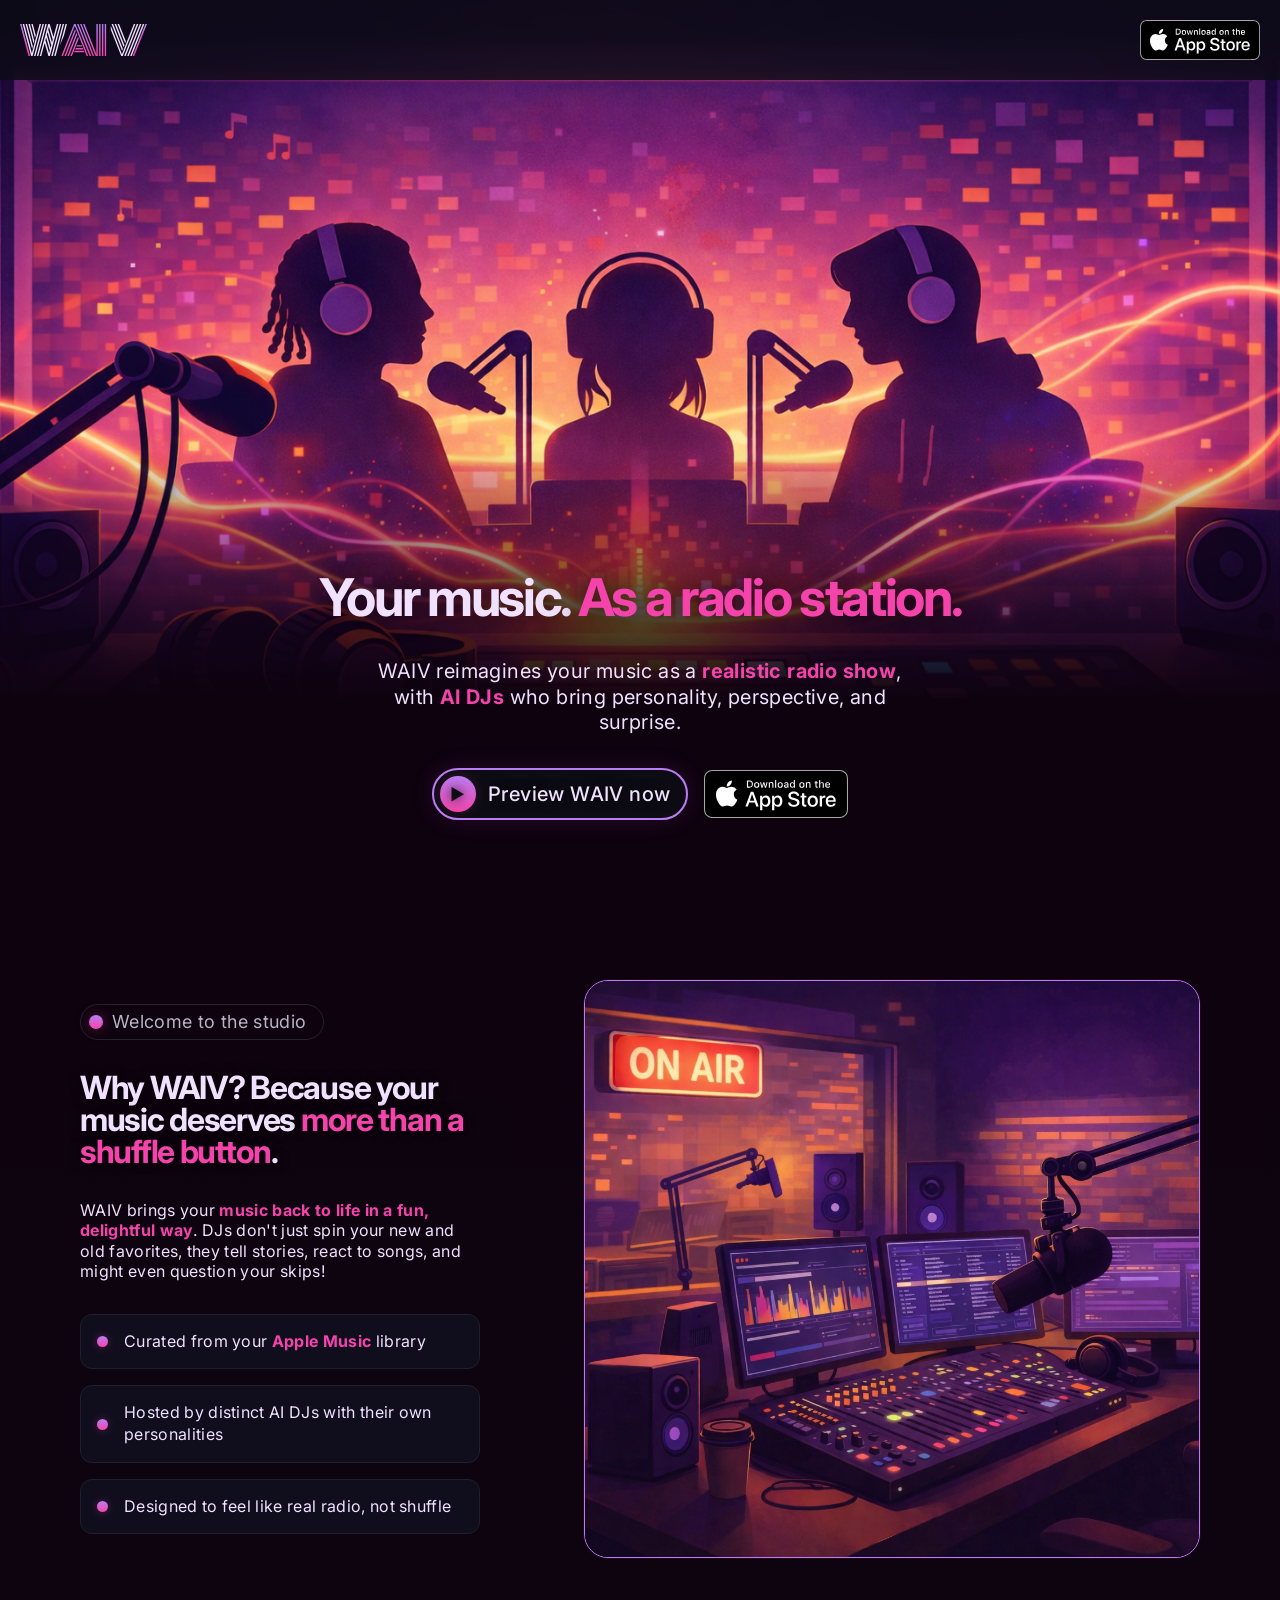
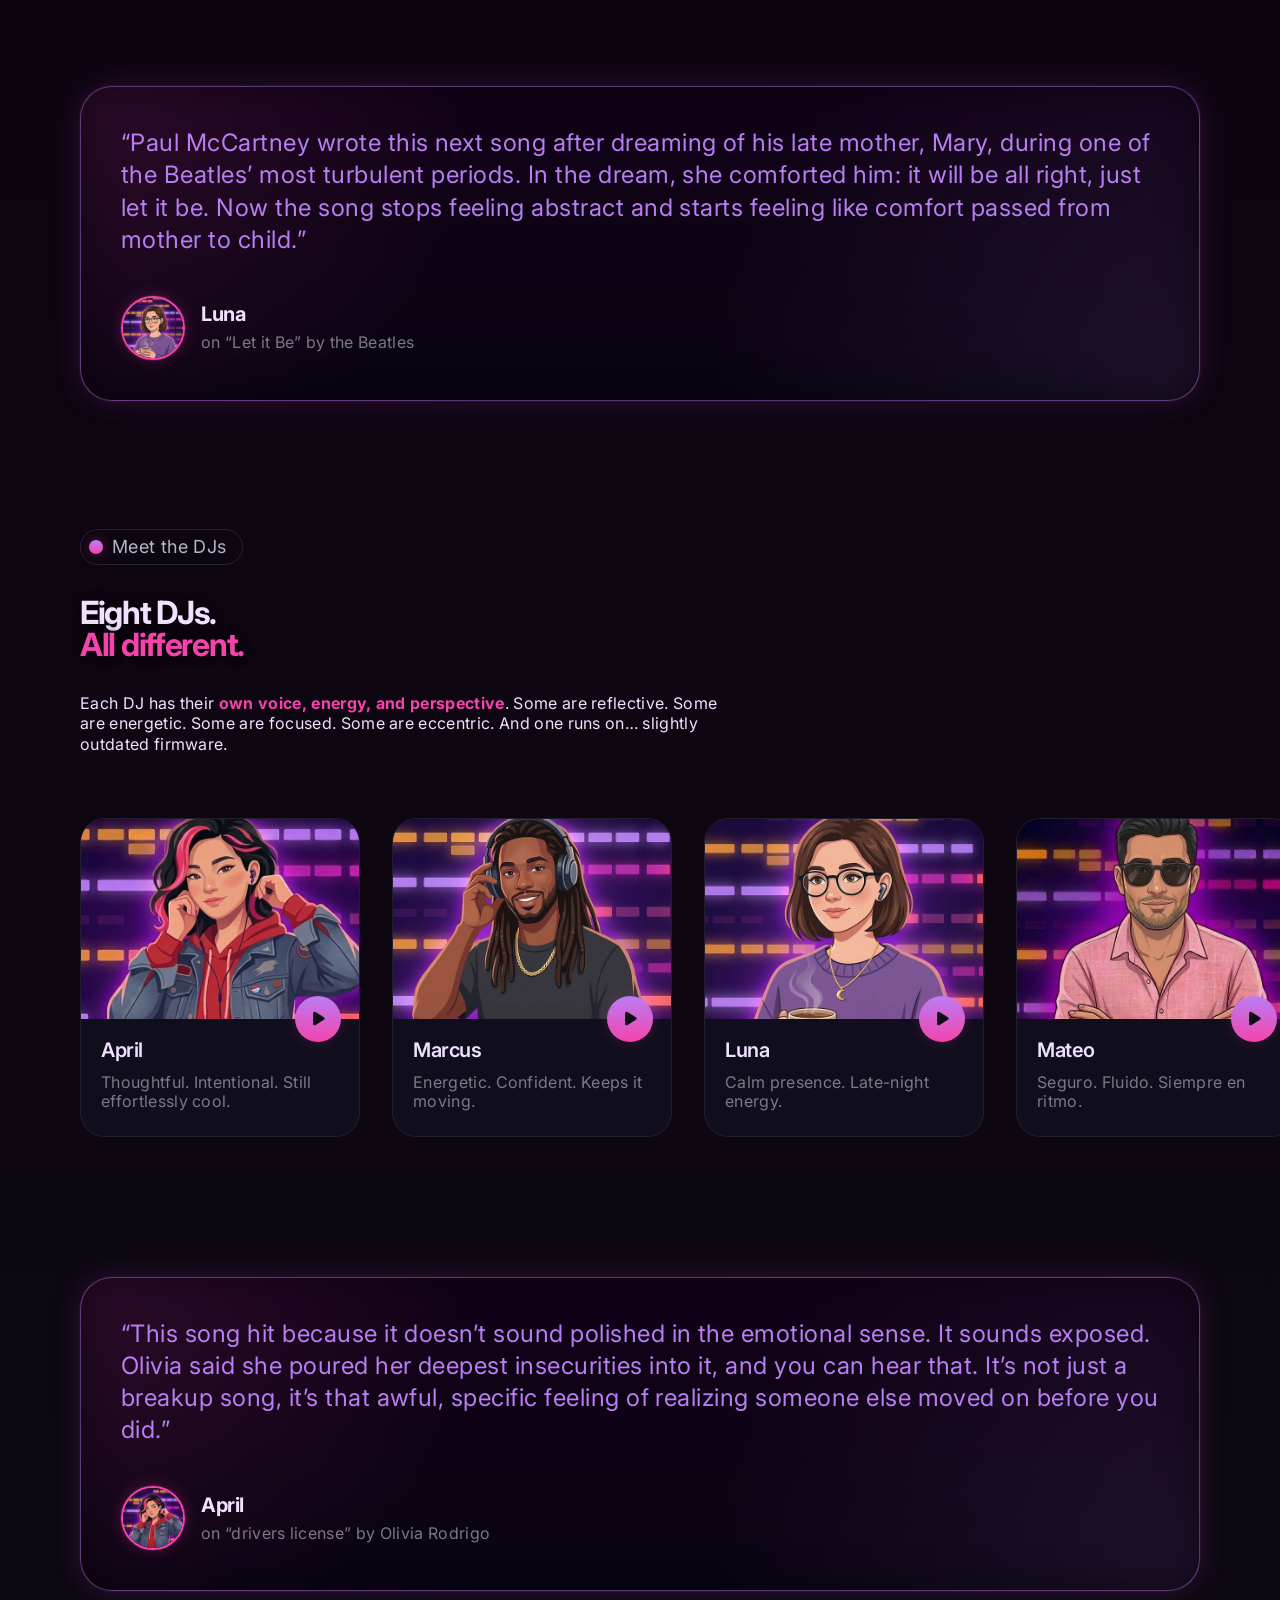
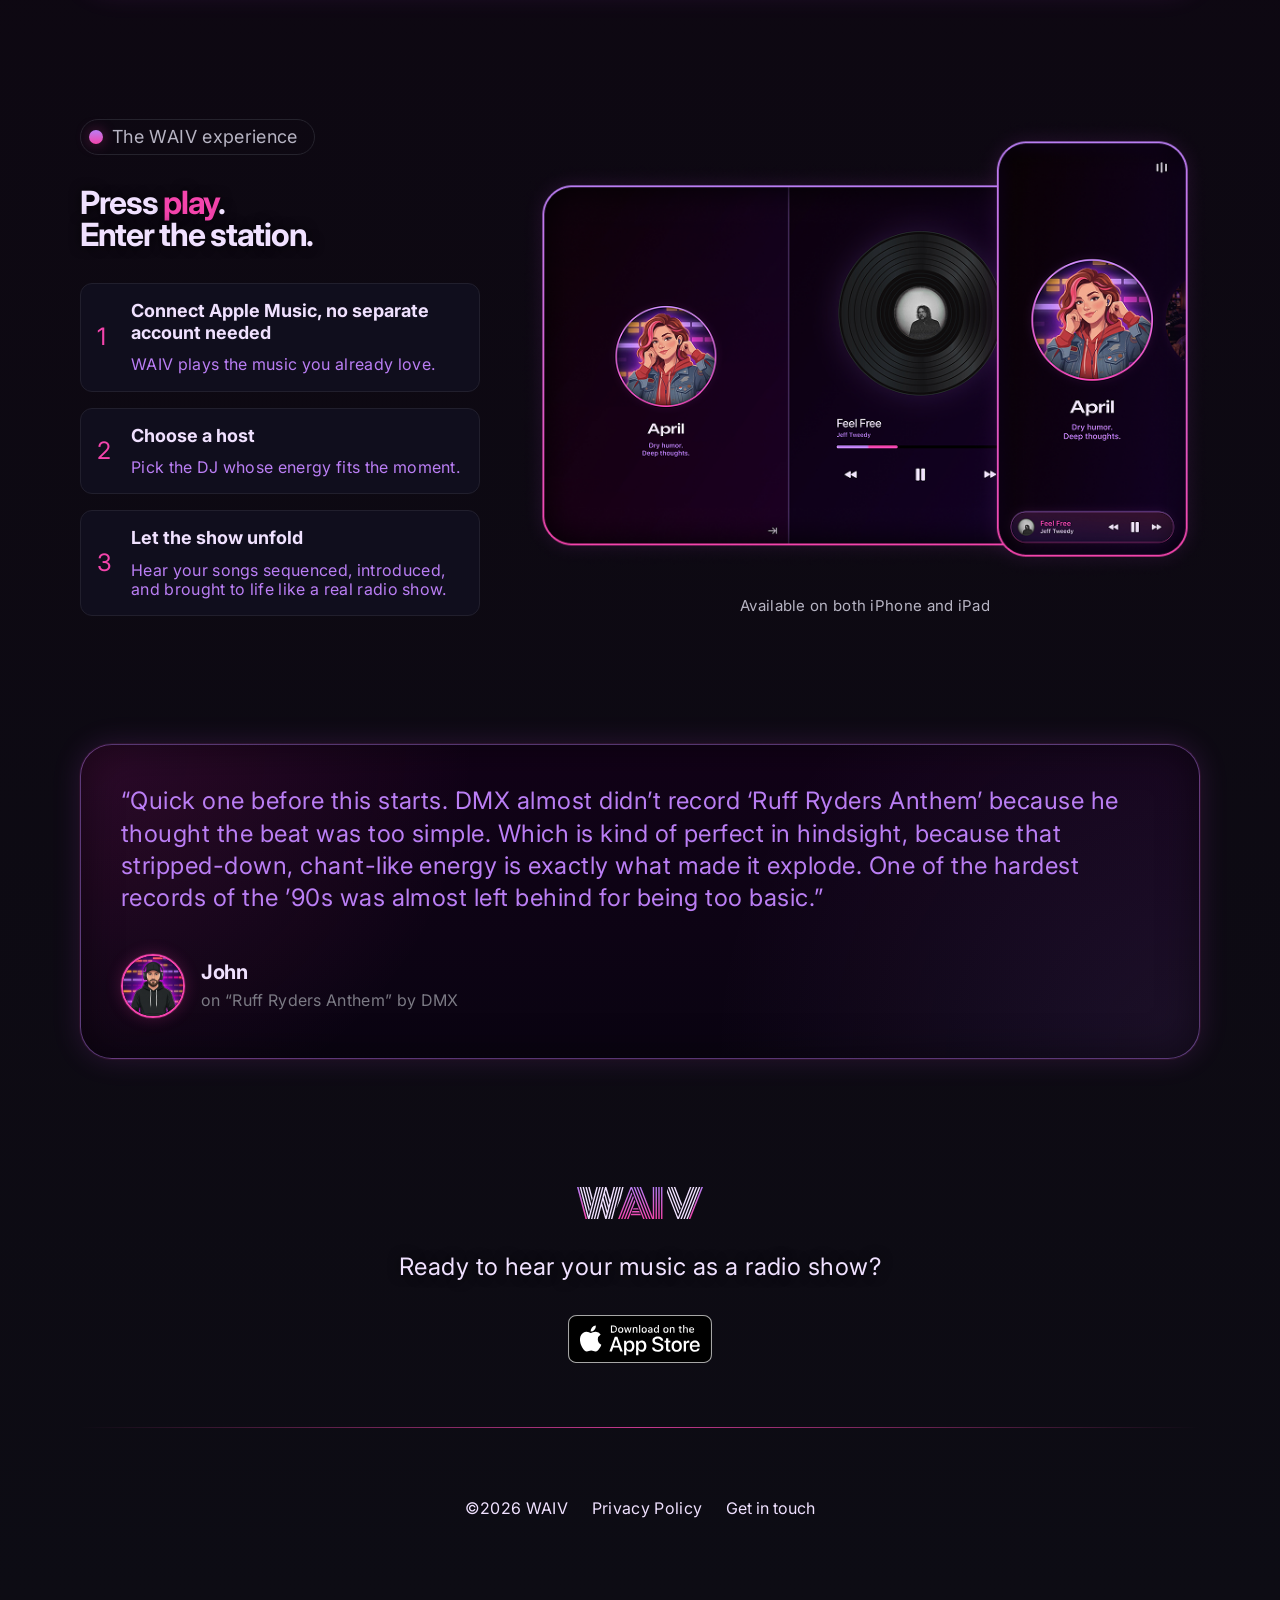
==== index.html @ 7cb4908f "Update hero headline" ====
<!doctype html>
<html lang="en">
  <head>
    <meta charset="UTF-8" />
    <meta
      name="viewport"
      content="width=device-width, initial-scale=1.0, viewport-fit=cover"
    />
    <meta name="theme-color" content="#0d0c14" />
    <meta
      name="theme-color"
      content="#0d0c14"
      media="(prefers-color-scheme: dark)"
    />
    <meta name="color-scheme" content="dark" />
    <meta name="apple-mobile-web-app-status-bar-style" content="black-translucent" />
    <title>WAIV.fm</title>
    <meta
      name="description"
      content="Radio, but it plays your music. WAIV turns your Apple Music library into a live radio show hosted by AI DJs."
    />
    <link rel="icon" href="./assets/favicon/favicon.svg" type="image/svg+xml" />
    <link rel="icon" href="./assets/favicon/favicon.ico" sizes="any" />
    <link rel="icon" href="./assets/favicon/favicon-32x32.png" type="image/png" sizes="32x32" />
    <link rel="apple-touch-icon" href="./assets/favicon/apple-touch-icon.png" sizes="180x180" />
    <link rel="manifest" href="./assets/favicon/site.webmanifest" />
    <link rel="preconnect" href="https://fonts.googleapis.com" />
    <link rel="preconnect" href="https://fonts.gstatic.com" crossorigin />
    <link
      href="https://fonts.googleapis.com/css2?family=Archivo:wght@500&family=Inter:wght@400;500;600;700&display=swap"
      rel="stylesheet"
    />
    <link rel="stylesheet" href="./styles.css" />
  </head>
  <body>
    <div class="page" data-node-id="463:525">
      <section class="hero" data-node-id="463:526">
        <div class="hero-media" aria-hidden="true">
          <video
            class="hero-image hero-video"
            autoplay
            muted
            loop
            playsinline
            preload="auto"
          >
            <source src="./assets/web-hero-video.mp4" type="video/mp4" />
          </video>
          <img
            src="./assets/figma/desktop/hero-1440.png"
            alt=""
            class="hero-image hero-image-desktop"
          />
          <img
            src="./assets/figma/mobile/hero-390.png"
            alt=""
            class="hero-image hero-image-mobile"
          />
        </div>

        <header class="topbar" data-node-id="463:527">
          <img
            src="./assets/figma/logo.svg"
            alt="WAIV"
            class="wordmark"
            data-node-id="463:528"
          />
          <button class="store-badge store-badge-small" type="button" aria-label="Download on the App Store">
            <img
              src="./assets/apple/download-on-the-app-store.svg"
              alt="Download on the App Store"
              class="store-badge-image"
            />
          </button>
        </header>

        <div class="hero-shell hero-shell-default hero-shell-tablet" data-node-id="463:542">
          <div class="hero-copy" data-node-id="463:543">
            <h1 data-node-id="463:544">
              Your music. <span>As a radio station.</span>
            </h1>
            <p class="lede" data-node-id="463:615">
              WAIV reimagines your music as a
              <span> realistic radio show</span>,<br />
              with <span>AI DJs</span> who bring personality, perspective, and
              surprise.
            </p>
          </div>

          <div class="hero-actions" data-node-id="463:617">
            <button class="button button-primary hero-cta" type="button">
              <span class="button-icon" aria-hidden="true">▶</span>
              <span>Listen to a sample</span>
            </button>
          </div>
        </div>

        <div class="hero-shell hero-shell-mobile" data-node-id="463:246">
          <div class="hero-copy hero-copy-mobile" data-node-id="463:247">
            <h1>
              Your music.<br />
              <span>As a radio station.</span>
            </h1>
            <p class="lede">
              WAIV reimagines your music as a
              <span> realistic radio show</span>, with <span>AI DJs</span> who
              bring personality, perspective, and surprise.
            </p>
          </div>

          <div class="hero-actions hero-actions-mobile" data-node-id="483:1938">
            <button class="button button-preview button-preview-mobile" type="button">
              <span class="button-preview-icon button-preview-icon-mobile" aria-hidden="true">▶</span>
              <span>Preview WAIV now</span>
            </button>
            <button
              class="store-badge store-badge-mobile-hero"
              type="button"
              aria-label="Download on the App Store"
            >
              <img
                src="./assets/apple/download-on-the-app-store.svg"
                alt="Download on the App Store"
                class="store-badge-image"
              />
            </button>
          </div>
        </div>

        <div class="hero-shell hero-shell-desktop" data-node-id="476:1180">
          <div class="hero-copy hero-copy-desktop" data-node-id="476:1181">
            <h1 data-node-id="476:1182">
              Your music. <span>As a radio station.</span>
            </h1>
            <p class="lede" data-node-id="476:1183">
              WAIV reimagines your music as a
              <span> realistic radio show</span>,<br />
              with <span>AI DJs</span> who bring personality, perspective, and
              surprise.
            </p>
          </div>

          <div class="hero-actions hero-actions-desktop" data-node-id="476:1184">
            <button class="button button-preview" type="button">
              <span class="button-preview-icon" aria-hidden="true">▶</span>
              <span>Preview WAIV now</span>
            </button>
            <button
              class="store-badge store-badge-large"
              type="button"
              aria-label="Download on the App Store"
            >
              <img
                src="./assets/apple/download-on-the-app-store.svg"
                alt="Download on the App Store"
                class="store-badge-image"
              />
            </button>
          </div>
        </div>
      </section>

      <section class="studio-section" data-node-id="463:551">
        <div class="section-shell">
          <div class="feature-grid" data-node-id="463:557">
            <div class="feature-copy" data-node-id="463:623">
              <div class="pill" data-node-id="463:714">
                <span class="pill-icon"></span>
                <span>Welcome to the studio</span>
              </div>

              <h2 data-node-id="463:558">
                Why WAIV? Because your music deserves
                <span>more than a shuffle button</span>.
              </h2>

              <p class="feature-lede feature-lede-desktop" data-node-id="463:560">
                WAIV brings your
                <span> music back to life in a fun, delightful way</span>. DJs
                don't just spin your new and old favorites, they tell stories,
                react to songs, and might even question your skips!
              </p>
              <p class="feature-lede feature-lede-mobile">
                WAIV brings your
                <span> music back to life in a fun, delightful way</span>. DJs
                don't just spin your new and old favorites, they tell stories,
                react to songs, and might even question your skips!
              </p>

              <div class="feature-list" data-node-id="463:624">
                <div class="feature-item" data-node-id="463:625">
                  <span class="feature-icon"></span>
                  <span>Curated from your <span>Apple Music</span> library</span>
                </div>
                <div class="feature-item" data-node-id="463:628">
                  <span class="feature-icon"></span>
                  <span class="feature-item-desktop">Hosted by distinct AI DJs with their own personalities</span>
                  <span class="feature-item-mobile">Hosted by distinct AI DJs with their own personalities</span>
                </div>
                <div class="feature-item" data-node-id="463:631">
                  <span class="feature-icon"></span>
                  <span>Designed to feel like real radio, not shuffle</span>
                </div>
              </div>
            </div>

            <div class="studio-frame" data-node-id="463:559">
              <img
                src="./assets/figma/studio.png"
                alt="WAIV studio"
                class="studio-image"
              />
            </div>
          </div>

          <section class="story-section story-section-luna" data-node-id="541:3923">
            <blockquote class="story-quote">
              &ldquo;Paul McCartney wrote this next song after dreaming of his late
              mother, Mary, during one of the Beatles&rsquo; most turbulent periods.
              In the dream, she comforted him: it will be all right, just let it
              be. Now the song stops feeling abstract and starts feeling like
              comfort passed from mother to child.&rdquo;
            </blockquote>

            <div class="story-attribution">
              <img
                src="./assets/figma/desktop/djs/new avatars/luna.png"
                alt="Luna"
                class="story-avatar"
              />
              <div class="story-meta">
                <h3>Luna</h3>
                <p>on &ldquo;Let it Be&rdquo; by the Beatles</p>
              </div>
            </div>
          </section>

          <section class="djs-section" data-node-id="463:571">
            <div class="djs-intro">
              <div class="pill" data-node-id="463:710">
                <span class="pill-icon"></span>
                <span>Meet the DJs</span>
              </div>

              <h2 data-node-id="463:576">
                Eight DJs.
                <span>All different.</span>
              </h2>

              <div class="djs-copy" data-node-id="463:577">
                <p class="djs-copy-primary-desktop">
                  Each DJ has their <span>own voice, energy, and perspective</span>.
                  Some are reflective. Some are energetic. Some are focused.
                  Some are eccentric. And one runs on&hellip; slightly outdated firmware.
                </p>
                <p class="djs-copy-primary-mobile">
                  Each DJ has their <span>own voice, energy, and perspective</span>.
                  Some are reflective. Some are energetic. Some are focused.
                  Some are eccentric. And one runs on&hellip; slightly outdated firmware.
                </p>
                <p class="djs-secondary">
                  They introduce songs naturally. React to what just played.
                  Sometimes share a story behind the track.
                  <span> It's your library, presented like a show.</span>
                </p>
              </div>
            </div>

            <div class="dj-rail" data-node-id="463:578">
              <article class="dj-card">
                <picture class="dj-card-picture">
                  <source media="(max-width: 720px)" srcset="./assets/figma/desktop/djs/new avatars/april-3-19.png" />
                  <img
                    src="./assets/figma/desktop/djs/new avatars/april-3-19.png"
                    alt="April"
                    class="dj-card-image"
                  />
                </picture>
                <div class="dj-card-body">
                  <h3>April</h3>
                  <p>Thoughtful. Intentional. Still effortlessly cool.</p>
                </div>
                <button
                  class="dj-card-play"
                  type="button"
                  data-audio-src="./assets/audio/sample-april2.mp3"
                  data-preview-label="April"
                  aria-label="Play April preview"
                  aria-pressed="false"
                ></button>
              </article>

              <article class="dj-card">
                <picture class="dj-card-picture">
                  <source media="(max-width: 720px)" srcset="./assets/figma/desktop/djs/new avatars/marcus.png" />
                  <img
                    src="./assets/figma/desktop/djs/new avatars/marcus.png"
                    alt="Marcus"
                    class="dj-card-image"
                  />
                </picture>
                <div class="dj-card-body">
                  <h3>Marcus</h3>
                  <p>Energetic. Confident. Keeps it moving.</p>
                </div>
                <button
                  class="dj-card-play"
                  type="button"
                  data-audio-src="./assets/audio/sample-marcus.mp3"
                  data-preview-label="Marcus"
                  aria-label="Play Marcus preview"
                  aria-pressed="false"
                ></button>
              </article>

              <article class="dj-card">
                <picture class="dj-card-picture">
                  <source media="(max-width: 720px)" srcset="./assets/figma/desktop/djs/new avatars/luna.png" />
                  <img
                    src="./assets/figma/desktop/djs/new avatars/luna.png"
                    alt="Luna"
                    class="dj-card-image"
                  />
                </picture>
                <div class="dj-card-body">
                  <h3>Luna</h3>
                  <p>Calm presence. Late-night energy.</p>
                </div>
                <button
                  class="dj-card-play"
                  type="button"
                  data-audio-src="./assets/audio/sample-luna.mp3"
                  data-preview-label="Luna"
                  aria-label="Play Luna preview"
                  aria-pressed="false"
                ></button>
              </article>

              <article class="dj-card">
                <picture class="dj-card-picture">
                  <source media="(max-width: 720px)" srcset="./assets/figma/desktop/djs/new avatars/mateo.png" />
                  <img
                    src="./assets/figma/desktop/djs/new avatars/mateo.png"
                    alt="Mateo"
                    class="dj-card-image"
                  />
                </picture>
                <div class="dj-card-body">
                  <h3>Mateo</h3>
                  <p>Seguro. Fluido. Siempre en ritmo.</p>
                </div>
                <button
                  class="dj-card-play"
                  type="button"
                  data-audio-src="./assets/audio/sample-mateo.mp3"
                  data-preview-label="Mateo"
                  aria-label="Play Mateo preview"
                  aria-pressed="false"
                ></button>
              </article>

              <article class="dj-card">
                <picture class="dj-card-picture">
                  <source media="(max-width: 720px)" srcset="./assets/figma/desktop/djs/new avatars/tiffany.png" />
                  <img
                    src="./assets/figma/desktop/djs/new avatars/tiffany.png"
                    alt="Tiffany"
                    class="dj-card-image"
                  />
                </picture>
                <div class="dj-card-body">
                  <h3>Tiffany</h3>
                  <p>Trendy. Obsessed. You&rsquo;re going to love this.</p>
                </div>
                <button
                  class="dj-card-play"
                  type="button"
                  data-audio-src="./assets/audio/sample-tiffany.mp3"
                  data-preview-label="Tiffany"
                  aria-label="Play Tiffany preview"
                  aria-pressed="false"
                ></button>
              </article>

              <article class="dj-card">
                <picture class="dj-card-picture">
                  <source media="(max-width: 720px)" srcset="./assets/figma/desktop/djs/new avatars/robert.png" />
                  <img
                    src="./assets/figma/desktop/djs/new avatars/robert.png"
                    alt="Robert"
                    class="dj-card-image"
                  />
                </picture>
                <div class="dj-card-body">
                  <h3>RØB-3RT</h3>
                  <p>&gt;&gt;??&gt;&gt; // /<br />? [[ // - ? &lt;&lt;&gt;&gt;</p>
                </div>
                <button
                  class="dj-card-play"
                  type="button"
                  data-audio-src="./assets/audio/sample-robert.mp3"
                  data-preview-label="Robert"
                  aria-label="Play Robert preview"
                  aria-pressed="false"
                ></button>
              </article>

              <article class="dj-card" data-node-id="463:648">
                <picture class="dj-card-picture">
                  <source media="(max-width: 720px)" srcset="./assets/figma/desktop/djs/new avatars/jolene.png" />
                  <img
                    src="./assets/figma/desktop/djs/new avatars/jolene.png"
                    alt="Jolene"
                    class="dj-card-image"
                  />
                </picture>
                <div class="dj-card-body">
                  <h3>Jolene</h3>
                  <p>Warm, sincere. Full of southern charm.</p>
                </div>
                <button
                  class="dj-card-play"
                  type="button"
                  data-audio-src="./assets/audio/sample-jolene.mp3"
                  data-preview-label="Jolene"
                  aria-label="Play Jolene preview"
                  aria-pressed="false"
                ></button>
              </article>

              <article class="dj-card">
                <picture class="dj-card-picture">
                  <source media="(max-width: 720px)" srcset="./assets/figma/desktop/djs/new avatars/john.png" />
                  <img
                    src="./assets/figma/desktop/djs/new avatars/john.png"
                    alt="John"
                    class="dj-card-image"
                  />
                </picture>
                <div class="dj-card-body">
                  <h3>John</h3>
                  <p>Relaxed. Curious. Always digging deeper.</p>
                </div>
                <button
                  class="dj-card-play"
                  type="button"
                  data-audio-src="./assets/audio/sample-john.mp3"
                  data-preview-label="John"
                  aria-label="Play John preview"
                  aria-pressed="false"
                ></button>
              </article>
            </div>
          </section>

          <section class="story-section story-section-april" data-node-id="541:3931">
            <blockquote class="story-quote">
              &ldquo;This song hit because it doesn&rsquo;t sound polished in the
              emotional sense. It sounds exposed. Olivia said she poured her
              deepest insecurities into it, and you can hear that. It&rsquo;s not just
              a breakup song, it&rsquo;s that awful, specific feeling of realizing
              someone else moved on before you did.&rdquo;
            </blockquote>

            <div class="story-attribution">
              <img
                src="./assets/figma/desktop/djs/new avatars/april-3-19.png"
                alt="April"
                class="story-avatar"
              />
              <div class="story-meta">
                <h3>April</h3>
                <p>on &ldquo;drivers license&rdquo; by Olivia Rodrigo</p>
              </div>
            </div>
          </section>

          <section class="experience-section" data-node-id="476:1672">
            <div class="experience-intro" data-node-id="476:1674">
              <div class="pill" data-node-id="476:1675">
                <span class="pill-icon"></span>
                <span>The WAIV experience</span>
              </div>

              <h2 data-node-id="476:1678">
                Press <span>play</span>.<br />
                Enter the station.
              </h2>

              <div class="experience-steps" data-node-id="476:1746">
                <article class="experience-step" data-node-id="476:1747">
                  <div class="experience-step-number">1</div>
                  <div class="experience-step-copy">
                    <h3>Connect Apple Music, no separate account needed</h3>
                    <p>WAIV plays the music you already love.</p>
                  </div>
                </article>

                <article class="experience-step" data-node-id="476:1762">
                  <div class="experience-step-number">2</div>
                  <div class="experience-step-copy">
                    <h3>Choose a host</h3>
                    <p>Pick the DJ whose energy fits the moment.</p>
                  </div>
                </article>

                <article class="experience-step" data-node-id="476:1769">
                  <div class="experience-step-number">3</div>
                  <div class="experience-step-copy">
                    <h3>Let the show unfold</h3>
                    <p>Hear your songs sequenced, introduced, and brought to life like a real radio show.</p>
                  </div>
                </article>
              </div>
            </div>

            <div class="experience-media" data-node-id="476:1745">
              <div class="experience-card experience-card-single">
                <img
                  src="./assets/figma/experience-image.png"
                  alt="WAIV experience screenshot"
                  class="experience-image"
                />
                <p class="experience-caption">Available on both iPhone and iPad</p>
              </div>
            </div>
          </section>

          <section class="story-section story-section-john" data-node-id="543:3941">
            <blockquote class="story-quote">
              &ldquo;Quick one before this starts. DMX almost didn&rsquo;t record
              &lsquo;Ruff Ryders Anthem&rsquo; because he thought the beat was too simple.
              Which is kind of perfect in hindsight, because that stripped-down,
              chant-like energy is exactly what made it explode. One of the
              hardest records of the &rsquo;90s was almost left behind for being too
              basic.&rdquo;
            </blockquote>

            <div class="story-attribution">
              <img
                src="./assets/figma/desktop/djs/new avatars/john.png"
                alt="John"
                class="story-avatar"
              />
              <div class="story-meta">
                <h3>John</h3>
                <p>on &ldquo;Ruff Ryders Anthem&rdquo; by DMX</p>
              </div>
            </div>
          </section>

          <footer class="site-footer" data-node-id="476:1842">
            <div class="site-footer-brand" data-node-id="476:1881">
              <img
                src="./assets/figma/logo.svg"
                alt="WAIV"
                class="wordmark footer-wordmark"
              />
              <p>Ready to hear your music as a radio show?</p>
              <button
                class="store-badge store-badge-large"
                type="button"
                aria-label="Download on the App Store"
              >
                <img
                  src="./assets/apple/download-on-the-app-store.svg"
                  alt="Download on the App Store"
                  class="store-badge-image"
                />
              </button>
            </div>

            <div class="site-footer-divider" aria-hidden="true"></div>

            <div class="site-footer-links" data-node-id="476:1888">
              <span>&copy;2026 WAIV</span>
              <a class="site-footer-link" href="/assets/privacy.html">Privacy Policy</a>
              <button
                class="site-footer-link site-footer-link-button"
                type="button"
                data-contact-open
                aria-haspopup="dialog"
                aria-controls="contact-modal"
                aria-expanded="false"
              >
                Get in touch
              </button>
            </div>
          </footer>
        </div>
      </section>
    </div>

    <div class="contact-modal" data-contact-modal hidden>
      <div class="contact-modal-backdrop" data-contact-close></div>
      <div
        class="contact-modal-dialog"
        id="contact-modal"
        role="dialog"
        aria-modal="true"
        aria-labelledby="contact-modal-title"
        aria-describedby="contact-modal-description"
      >
        <div class="contact-modal-card" tabindex="-1" data-contact-panel>
          <section class="contact-modal-view" data-contact-form-view>
            <div class="contact-modal-header">
              <div class="contact-modal-header-copy">
                <div class="pill contact-modal-pill">
                  <span class="pill-icon"></span>
                  <span>Get in touch</span>
                </div>
                <h2 id="contact-modal-title">Message the station</h2>
                <p id="contact-modal-description">
                  Questions, feedback, or something not working? We read everything.
                  No bots, no spam.
                </p>
              </div>
              <button
                class="contact-modal-close"
                type="button"
                data-contact-close
                aria-label="Close contact form"
              ></button>
            </div>

            <form class="contact-form" data-contact-form novalidate>
              <div class="contact-field">
                <label class="contact-label" for="contact-email">Email</label>
                <input
                  class="contact-control"
                  id="contact-email"
                  name="email"
                  type="email"
                  inputmode="email"
                  autocomplete="email"
                  placeholder="you@email.com"
                  required
                />
                <p class="contact-field-error" data-error-for="email" aria-live="polite"></p>
              </div>

              <div class="contact-field">
                <label class="contact-label" for="contact-topic">What&rsquo;s this about?</label>
                <div class="contact-select-wrap">
                  <select class="contact-control contact-select" id="contact-topic" name="topic">
                    <option value="">Select a topic</option>
                    <option value="Feedback">Feedback</option>
                    <option value="Bug / something's broken">Bug / something&rsquo;s broken</option>
                    <option value="Subscription question">Subscription question</option>
                    <option value="Just saying hi">Just saying hi</option>
                  </select>
                </div>
              </div>

              <div class="contact-field contact-field-message">
                <label class="contact-label" for="contact-message">Message</label>
                <textarea
                  class="contact-control contact-textarea"
                  id="contact-message"
                  name="message"
                  rows="5"
                  placeholder="What&rsquo;s on your mind?"
                  required
                ></textarea>
                <p class="contact-field-error" data-error-for="message" aria-live="polite"></p>
              </div>

              <div class="contact-field contact-field-honeypot" aria-hidden="true">
                <label class="contact-label" for="contact-company">Leave this blank</label>
                <input
                  class="contact-control"
                  id="contact-company"
                  name="company"
                  type="text"
                  tabindex="-1"
                  autocomplete="off"
                />
              </div>

              <div class="contact-form-footer">
                <p class="contact-helper">
                  We only use your email to respond. Nothing else.
                </p>
                <p class="contact-submit-error" data-contact-submit-error aria-live="polite" hidden>
                  Something went wrong. Try again or email us directly.
                </p>
                <button
                  class="button button-primary contact-submit"
                  type="submit"
                  data-contact-submit
                  disabled
                >
                  <span data-contact-submit-label>Send message</span>
                </button>
              </div>
            </form>
          </section>

          <section class="contact-modal-view contact-success-view" data-contact-success-view hidden>
            <div class="contact-modal-header contact-modal-header-success">
              <div class="contact-modal-header-copy">
                <div class="pill contact-modal-pill">
                  <span class="pill-icon"></span>
                  <span>Message sent</span>
                </div>
                <h2 id="contact-success-title">Signal received</h2>
                <p id="contact-success-description">We&rsquo;ll be in touch.</p>
                <p class="contact-success-supporting">Usually within 24&ndash;48 hours.</p>
              </div>
              <button
                class="contact-modal-close"
                type="button"
                data-contact-close
                aria-label="Close contact form"
              ></button>
            </div>

            <div class="contact-success-actions">
              <button class="button button-primary contact-submit" type="button" data-contact-close>
                Close
              </button>
            </div>
          </section>
        </div>
      </div>
    </div>

    <script>
      (() => {
        const previewButtons = Array.from(document.querySelectorAll("button.dj-card-play[data-audio-src]"));
        if (!previewButtons.length) return;

        const audio = new Audio();
        audio.preload = "metadata";
        let activeButton = null;

        const pauseMask =
          "url(\"data:image/svg+xml,%3Csvg xmlns='http://www.w3.org/2000/svg' viewBox='0 0 16 16'%3E%3Cpath d='M4.5 3.25A1.25 1.25 0 0 1 5.75 2h.5A1.25 1.25 0 0 1 7.5 3.25v9.5A1.25 1.25 0 0 1 6.25 14h-.5A1.25 1.25 0 0 1 4.5 12.75v-9.5Zm4 0A1.25 1.25 0 0 1 9.75 2h.5a1.25 1.25 0 0 1 1.25 1.25v9.5A1.25 1.25 0 0 1 10.25 14h-.5A1.25 1.25 0 0 1 8.5 12.75v-9.5Z'/%3E%3C/svg%3E\")";
        const playMask =
          "url(\"data:image/svg+xml,%3Csvg xmlns='http://www.w3.org/2000/svg' viewBox='0 0 16 16'%3E%3Cpath d='M4.75 3.56C4.75 2.73 5.65 2.21 6.37 2.65L11.92 6.09C12.6 6.5 12.6 7.5 11.92 7.91L6.37 11.35C5.65 11.79 4.75 11.27 4.75 10.44V3.56Z'/%3E%3C/svg%3E\")";

        const setButtonState = (button, isPlaying) => {
          const label = button.dataset.previewLabel || "audio";
          button.classList.toggle("is-playing", isPlaying);
          button.setAttribute("aria-pressed", String(isPlaying));
          button.setAttribute("aria-label", isPlaying ? `Pause ${label} preview` : `Play ${label} preview`);
          button.style.setProperty("--dj-play-mask", isPlaying ? pauseMask : playMask);
        };

        const stopActivePreview = () => {
          if (!activeButton) return;
          audio.pause();
          audio.currentTime = 0;
          setButtonState(activeButton, false);
          activeButton = null;
        };

        previewButtons.forEach((button) => {
          setButtonState(button, false);

          button.addEventListener("click", async () => {
            const src = button.dataset.audioSrc;
            if (!src) return;

            if (activeButton === button && !audio.paused) {
              audio.pause();
              setButtonState(button, false);
              return;
            }

            if (activeButton && activeButton !== button) {
              setButtonState(activeButton, false);
            }

            if (audio.src !== new URL(src, window.location.href).href) {
              audio.src = src;
            } else {
              audio.currentTime = 0;
            }

            activeButton = button;
            setButtonState(button, true);

            try {
              await audio.play();
            } catch (error) {
              setButtonState(button, false);
              activeButton = null;
            }
          });
        });

        audio.addEventListener("ended", stopActivePreview);
        audio.addEventListener("pause", () => {
          if (!audio.ended && activeButton) {
            setButtonState(activeButton, false);
          }
        });
      })();

      (() => {
        const contactConfig = {
          endpoint: "https://formsubmit.co/ajax/john.calkins@icloud.com",
          directEmail: "",
        };

        const modal = document.querySelector("[data-contact-modal]");
        const dialog = document.querySelector(".contact-modal-dialog");
        const panel = document.querySelector("[data-contact-panel]");
        const openButtons = Array.from(document.querySelectorAll("[data-contact-open]"));
        const closeButtons = Array.from(document.querySelectorAll("[data-contact-close]"));
        const form = document.querySelector("[data-contact-form]");
        const formView = document.querySelector("[data-contact-form-view]");
        const successView = document.querySelector("[data-contact-success-view]");
        const submitButton = document.querySelector("[data-contact-submit]");
        const submitLabel = document.querySelector("[data-contact-submit-label]");
        const submitError = document.querySelector("[data-contact-submit-error]");
        const emailInput = document.querySelector("#contact-email");
        const topicInput = document.querySelector("#contact-topic");
        const messageInput = document.querySelector("#contact-message");
        const honeypotInput = document.querySelector("#contact-company");

        if (!modal || !dialog || !panel || !form || !submitButton || !submitLabel || !emailInput || !messageInput || !honeypotInput) {
          return;
        }

        const fieldState = {
          email: { touched: false },
          message: { touched: false },
        };

        let modalVisible = false;
        let isSubmitting = false;
        let previouslyFocusedElement = null;
        let closeTimer = null;

        const emailPattern = /^[^\s@]+@[^\s@]+\.[^\s@]+$/;

        const getErrorElement = (name) =>
          form.querySelector(`[data-error-for="${name}"]`);

        const validateField = (name) => {
          if (name === "email") {
            const value = emailInput.value.trim();
            if (!value) return "Email is required.";
            if (!emailPattern.test(value)) return "Enter a valid email.";
            return "";
          }

          if (name === "message") {
            const value = messageInput.value.trim();
            if (!value) return "Message is required.";
            return "";
          }

          return "";
        };

        const setFieldError = (name, message) => {
          const field = name === "email" ? emailInput : messageInput;
          const errorElement = getErrorElement(name);
          if (!field || !errorElement) return;

          if (message) {
            field.setAttribute("aria-invalid", "true");
            errorElement.textContent = message;
          } else {
            field.removeAttribute("aria-invalid");
            errorElement.textContent = "";
          }
        };

        const updateFieldErrors = ({ force = false } = {}) => {
          ["email", "message"].forEach((name) => {
            const shouldShow = force || fieldState[name].touched;
            setFieldError(name, shouldShow ? validateField(name) : "");
          });
        };

        const formIsValid = () =>
          !validateField("email") && !validateField("message");

        const updateSubmitState = () => {
          submitButton.disabled = isSubmitting || !formIsValid();
        };

        const setSubmittingState = (submitting) => {
          isSubmitting = submitting;
          modal.classList.toggle("is-submitting", submitting);
          submitButton.disabled = submitting || !formIsValid();
          submitButton.setAttribute("aria-busy", String(submitting));
          submitLabel.textContent = submitting ? "Sending..." : "Send message";
        };

        const resetStatus = () => {
          submitError.hidden = true;
          submitError.textContent = "Something went wrong. Try again or send another message in a moment.";
        };

        const showSubmitError = () => {
          if (contactConfig.directEmail) {
            submitError.innerHTML = `Something went wrong. Try again or <a class="contact-inline-link" href="mailto:${contactConfig.directEmail}">email us directly</a>.`;
          } else {
            submitError.textContent = "Something went wrong. Try again or send another message in a moment.";
          }
          submitError.hidden = false;
        };

        const resetFormState = () => {
          window.clearTimeout(closeTimer);
          form.reset();
          fieldState.email.touched = false;
          fieldState.message.touched = false;
          resetStatus();
          setFieldError("email", "");
          setFieldError("message", "");
          setSubmittingState(false);
          formView.hidden = false;
          successView.hidden = true;
          modal.classList.remove("is-success");
          dialog.setAttribute("aria-labelledby", "contact-modal-title");
          dialog.setAttribute("aria-describedby", "contact-modal-description");
          updateSubmitState();
        };

        const getFocusableElements = () => {
          const container = successView.hidden ? formView : successView;
          return Array.from(
            container.querySelectorAll(
              'a[href], button:not([disabled]), input:not([type="hidden"]):not([disabled]), select:not([disabled]), textarea:not([disabled]), [tabindex]:not([tabindex="-1"])'
            )
          ).filter((element) => !element.hidden && element.offsetParent !== null);
        };

        const focusInitialElement = () => {
          const focusTarget = successView.hidden ? emailInput : successView.querySelector("[data-contact-close]");
          (focusTarget || panel).focus();
        };

        const handleKeydown = (event) => {
          if (!modalVisible) return;

          if (event.key === "Escape") {
            event.preventDefault();
            closeModal();
            return;
          }

          if (event.key !== "Tab") return;

          const focusableElements = getFocusableElements();
          if (!focusableElements.length) {
            event.preventDefault();
            panel.focus();
            return;
          }

          const first = focusableElements[0];
          const last = focusableElements[focusableElements.length - 1];

          if (event.shiftKey && document.activeElement === first) {
            event.preventDefault();
            last.focus();
          } else if (!event.shiftKey && document.activeElement === last) {
            event.preventDefault();
            first.focus();
          }
        };

        const openModal = (trigger) => {
          previouslyFocusedElement = trigger || document.activeElement;
          resetFormState();
          modal.hidden = false;
          document.body.classList.add("modal-open");
          openButtons.forEach((button) => button.setAttribute("aria-expanded", "true"));
          requestAnimationFrame(() => {
            modal.classList.add("is-visible");
            focusInitialElement();
          });
          document.addEventListener("keydown", handleKeydown);
          modalVisible = true;
        };

        const closeModal = () => {
          if (!modalVisible) return;

          modal.classList.remove("is-visible");
          document.body.classList.remove("modal-open");
          document.removeEventListener("keydown", handleKeydown);
          openButtons.forEach((button) => button.setAttribute("aria-expanded", "false"));
          modalVisible = false;

          closeTimer = window.setTimeout(() => {
            modal.hidden = true;
            if (previouslyFocusedElement && typeof previouslyFocusedElement.focus === "function") {
              previouslyFocusedElement.focus();
            }
          }, 220);
        };

        const showSuccessState = () => {
          formView.hidden = true;
          successView.hidden = false;
          modal.classList.add("is-success");
          dialog.setAttribute("aria-labelledby", "contact-success-title");
          dialog.setAttribute("aria-describedby", "contact-success-description");
          requestAnimationFrame(() => {
            focusInitialElement();
          });
        };

        const sendContactMessage = async (payload) => {
          if (honeypotInput.value.trim()) {
            return { ok: true };
          }

          if (!contactConfig.endpoint) {
            // TODO: Replace this placeholder with the production contact endpoint.
            await new Promise((resolve) => window.setTimeout(resolve, 900));
            console.info("Configure contactConfig.endpoint to deliver contact form messages.", payload);
            return { ok: true, placeholder: true };
          }

          const response = await fetch(contactConfig.endpoint, {
            method: "POST",
            headers: {
              "Content-Type": "application/json",
              Accept: "application/json",
            },
            body: JSON.stringify({
              email: payload.email,
              topic: payload.topic || "Not specified",
              message: payload.message,
              _subject: payload.topic
                ? `WAIV contact: ${payload.topic}`
                : "WAIV contact message",
              _replyto: payload.email,
              _captcha: "false",
              _template: "table",
              _honey: honeypotInput.value.trim(),
            }),
          });

          const data = await response.json().catch(() => ({}));

          if (!response.ok || data.success === "false") {
            throw new Error(`Contact request failed with status ${response.status}`);
          }

          return data;
        };

        openButtons.forEach((button) => {
          button.addEventListener("click", () => openModal(button));
        });

        closeButtons.forEach((button) => {
          button.addEventListener("click", () => closeModal());
        });

        modal.addEventListener("click", (event) => {
          if (event.target === modal || event.target.hasAttribute("data-contact-close")) {
            closeModal();
          }
        });

        [emailInput, messageInput].forEach((field) => {
          field.addEventListener("blur", () => {
            fieldState[field.name].touched = true;
            updateFieldErrors();
            updateSubmitState();
          });

          field.addEventListener("input", () => {
            if (fieldState[field.name].touched) {
              updateFieldErrors();
            }
            resetStatus();
            updateSubmitState();
          });
        });

        topicInput.addEventListener("change", resetStatus);

        form.addEventListener("submit", async (event) => {
          event.preventDefault();
          fieldState.email.touched = true;
          fieldState.message.touched = true;
          updateFieldErrors({ force: true });
          updateSubmitState();

          if (!formIsValid() || isSubmitting) return;

          resetStatus();
          setSubmittingState(true);

          try {
            await sendContactMessage({
              email: emailInput.value.trim(),
              topic: topicInput.value.trim(),
              message: messageInput.value.trim(),
            });

            setSubmittingState(false);
            showSuccessState();
          } catch (error) {
            setSubmittingState(false);
            showSubmitError();
          }
        });

        updateSubmitState();
      })();
    </script>
  </body>
</html>
---- styles.css ----
@font-face {
  font-family: "SF Pro Custom";
  src: url("./assets/fonts/SF-Pro.ttf") format("truetype");
  font-style: normal;
  font-weight: 100 900;
  font-display: swap;
}

@font-face {
  font-family: "SF Pro Custom";
  src: url("./assets/fonts/SF-Pro-Italic.ttf") format("truetype");
  font-style: italic;
  font-weight: 100 900;
  font-display: swap;
}

@font-face {
  font-family: "SF Pro Rounded Web";
  src: url("./assets/fonts/SF-Pro-Rounded-Regular.otf") format("opentype");
  font-style: normal;
  font-weight: 400;
  font-display: swap;
}

@font-face {
  font-family: "SF Pro Rounded Web";
  src: url("./assets/fonts/SF-Pro-Rounded-Medium.otf") format("opentype");
  font-style: normal;
  font-weight: 500;
  font-display: swap;
}

@font-face {
  font-family: "SF Pro Rounded Web";
  src: url("./assets/fonts/SF-Pro-Rounded-Semibold.otf") format("opentype");
  font-style: normal;
  font-weight: 600;
  font-display: swap;
}

@font-face {
  font-family: "SF Pro Rounded Web";
  src: url("./assets/fonts/SF-Pro-Rounded-Bold.otf") format("opentype");
  font-style: normal;
  font-weight: 700;
  font-display: swap;
}

:root {
  --page-top: #0a0005;
  --page-bottom: #120021;
  --surface: #0d0c14;
  --surface-soft: #100e1d;
  --surface-line: #211f2d;
  --surface-line-strong: #25232d;
  --text: #f0e1ff;
  --text-soft: #b7b4c3;
  --text-muted: #7b7a84;
  --pink: #f444ac;
  --purple: #ba7ef4;
  --shadow: 0 0 12px rgba(0, 0, 0, 0.25);
  --hero-shadow: 0 0 12px rgba(0, 0, 0, 0.8);
  --font-body:
    "SF Pro Custom",
    -apple-system,
    BlinkMacSystemFont,
    "Inter",
    system-ui,
    "Segoe UI",
    sans-serif;
  --font-expanded:
    "SF Pro Expanded",
    "SF Pro Display",
    -apple-system,
    BlinkMacSystemFont,
    "Inter",
    system-ui,
    sans-serif;
  --font-button: "Archivo", "Inter", var(--font-body);
  --font-rounded:
    "SF Pro Rounded Web",
    "SF Pro Rounded",
    "SF Pro Text",
    "SF Pro Custom",
    -apple-system,
    BlinkMacSystemFont,
    "Inter",
    system-ui,
    "Segoe UI",
    sans-serif;
  --copy-letter-spacing: 0.02em;
}

*,
*::before,
*::after {
  box-sizing: border-box;
}

html,
body {
  min-height: 100%;
  background: #0d0c14;
}

body {
  margin: 0;
  overflow-x: hidden;
  color: var(--text);
  background:
    linear-gradient(180deg, rgba(14, 2, 15, 0) 0%, rgba(14, 2, 15, 0.72) 44%, #0e020f 70%, var(--surface) 100%),
    linear-gradient(135.36deg, var(--page-top) 0%, var(--page-bottom) 100%);
  font-family: var(--font-body);
  -webkit-text-size-adjust: 100%;
}

img {
  display: block;
  max-width: 100%;
}

button {
  font: inherit;
}

.page {
  position: relative;
  width: 100%;
  min-height: 100vh;
  min-height: 100svh;
  min-height: 100dvh;
}

.hero {
  position: relative;
  min-height: 100vh;
  min-height: 100svh;
  min-height: 100dvh;
  display: flex;
  flex-direction: column;
  justify-content: space-between;
}

.hero-media {
  position: absolute;
  inset: 0;
  overflow: hidden;
}

.hero-media::after {
  content: "";
  position: absolute;
  inset: 0;
  background:
    linear-gradient(180deg, rgba(18, 0, 34, 0) 0%, rgba(14, 2, 15, 0.38) 52%, #0e020f 78.138%),
    radial-gradient(circle at 50% 48%, rgba(244, 68, 172, 0.12), transparent 52%);
}

.hero-image {
  width: 100%;
  height: 100%;
  object-fit: cover;
  object-position: center;
}

.hero-image-desktop,
.hero-image-mobile,
.hero-shell-desktop,
.hero-shell-mobile,
.story-section,
.experience-section,
.site-footer,
.dj-card-play,
.desktop-copy-extra,
.feature-lede-mobile,
.feature-item-mobile,
.djs-copy-primary-mobile,
.studio-image-mobile {
  display: none;
}

.topbar,
.hero-shell,
.section-shell {
  position: relative;
  z-index: 1;
}

.topbar {
  position: sticky;
  top: 0;
  z-index: 20;
  display: flex;
  align-items: center;
  justify-content: space-between;
  gap: 20px;
  width: 100%;
  padding: 20px;
  background: rgba(13, 12, 20, 0.8);
  backdrop-filter: blur(8px);
}

.wordmark {
  width: 127px;
  height: 32px;
}

.hero-shell {
  display: flex;
  align-items: flex-end;
  justify-content: space-between;
  gap: 40px;
  padding: 80px;
}

.hero-shell.hero-shell-mobile,
.hero-shell.hero-shell-desktop {
  display: none;
}

.hero-copy {
  flex: 1 1 auto;
  max-width: 800px;
}

.hero-copy h1,
.feature-copy h2,
.djs-intro h2,
.experience-intro h2 {
  margin: 0;
  font-family: var(--font-expanded);
  font-size: 64px;
  line-height: 1.12;
  font-weight: 700;
  letter-spacing: -0.045em;
  font-stretch: expanded;
  text-shadow: var(--hero-shadow);
}

.hero-copy h1 span,
.feature-copy h2 span,
.djs-intro h2 span,
.experience-intro h2 span {
  color: var(--pink);
}

.djs-intro h2 span {
  display: block;
}

.lede span,
.feature-lede span,
.djs-copy span,
.feature-item span span {
  color: var(--pink);
  font-weight: 700;
}

.lede {
  margin: 32px 0 0;
  max-width: 800px;
  font-family: var(--font-body);
  font-size: 32px;
  line-height: 1.28;
  font-weight: 400;
  letter-spacing: var(--copy-letter-spacing);
}

.hero-actions {
  display: flex;
  align-items: flex-start;
}

.button {
  min-height: 48px;
  border: 1px solid var(--purple);
  border-radius: 999px;
  padding: 12px 24px 12px 18px;
  display: inline-flex;
  align-items: center;
  justify-content: center;
  gap: 10px;
  text-align: center;
  box-shadow: 0 0 24px rgba(216, 84, 242, 0.12);
  cursor: default;
  font-family: var(--font-body);
  font-size: 18px;
  font-weight: 500;
  color: var(--text);
  letter-spacing: var(--copy-letter-spacing);
}

.button-small {
  min-height: 32px;
  width: 219px;
  padding: 8px 16px;
  font-size: 14px;
}

.button-primary {
  background: linear-gradient(101.52deg, #32112d 9.53%, #210e38 85.54%);
}

.button-icon {
  font-size: 14px;
  line-height: 1;
  transform: translateY(-1px);
}

.lede-tail {
  display: inline;
}

.button-preview {
  min-height: 48px;
  border: 2px solid var(--purple);
  padding: 6px 16px 6px 6px;
  gap: 12px;
  background: var(--surface);
  font-family: var(--font-expanded);
  font-size: 20px;
  text-shadow: 0 0 12px rgba(0, 0, 0, 0.8);
  cursor: pointer;
  transition:
    border-color 180ms ease,
    box-shadow 180ms ease,
    transform 180ms ease;
}

.button-preview-icon {
  width: 36px;
  height: 36px;
  border-radius: 50%;
  display: inline-flex;
  align-items: center;
  justify-content: center;
  background: linear-gradient(180deg, var(--purple) 0%, var(--pink) 100%);
  color: var(--surface);
  font-size: 16px;
  line-height: 1;
  box-shadow: 0 0 12px rgba(244, 68, 172, 0.18);
  transition:
    box-shadow 180ms ease,
    transform 180ms ease;
}

@media (hover: hover) {
  .button-preview:hover {
    border-color: #d498f6;
    box-shadow:
      0 0 0 1px rgba(212, 152, 246, 0.28),
      0 0 24px rgba(186, 126, 244, 0.28),
      0 0 44px rgba(244, 68, 172, 0.16);
    transform: translateY(-1px);
  }

  .button-preview:hover .button-preview-icon {
    box-shadow: 0 0 20px rgba(244, 68, 172, 0.4);
    transform: scale(1.04);
  }
}

.button-preview:focus-visible {
  outline: none;
  border-color: #d498f6;
  box-shadow:
    0 0 0 1px rgba(212, 152, 246, 0.28),
    0 0 24px rgba(186, 126, 244, 0.28),
    0 0 44px rgba(244, 68, 172, 0.16);
}

.button-preview:focus-visible .button-preview-icon {
  box-shadow: 0 0 20px rgba(244, 68, 172, 0.4);
}

.button-light {
  background: var(--text);
}

.store-badge {
  padding: 0;
  border: 0;
  background: transparent;
  cursor: default;
}

.store-badge-small {
  flex: 0 0 auto;
}

.store-badge-large {
  width: fit-content;
}

.store-badge-image {
  display: block;
  width: auto;
  height: 40px;
}

.studio-section {
  position: relative;
  background: linear-gradient(180deg, #0e020f 0%, var(--surface) 100%);
}

.section-shell {
  padding: 80px;
}

.feature-grid {
  display: grid;
  grid-template-columns: 400px minmax(0, 1fr);
  gap: 80px;
  align-items: start;
}

.feature-copy {
  padding: 24px 0;
}

.pill {
  width: fit-content;
  display: inline-flex;
  align-items: center;
  gap: 9px;
  border: 1px solid var(--surface-line-strong);
  border-radius: 999px;
  padding: 8px 16px 8px 8px;
  color: var(--text-soft);
  font-size: 18px;
  line-height: 1;
  letter-spacing: var(--copy-letter-spacing);
}

.pill-icon {
  width: 14px;
  height: 14px;
  border-radius: 50%;
  background: linear-gradient(180deg, var(--purple) 0%, var(--pink) 100%);
  box-shadow: 0 0 14px rgba(244, 68, 172, 0.35);
  flex: 0 0 auto;
}

.feature-copy h2,
.djs-intro h2,
.experience-intro h2 {
  margin-top: 32px;
  font-size: 48px;
}

.feature-lede,
.djs-copy {
  margin: 32px 0 0;
  font-family: var(--font-body);
  font-size: 24px;
  line-height: 1.28;
  font-weight: 400;
  letter-spacing: var(--copy-letter-spacing);
}

.djs-copy p {
  margin: 0;
}

.dj-card-picture,
.experience-picture {
  display: block;
}

.djs-copy p + p {
  margin-top: 24px;
  font-size: 24px;
}

.feature-list {
  margin-top: 32px;
  width: 100%;
  display: flex;
  flex-direction: column;
  gap: 16px;
}

.feature-item {
  width: 100%;
  min-height: 43px;
  display: flex;
  align-items: center;
  gap: 16px;
  padding: 16px;
  border: 1px solid var(--surface-line);
  border-radius: 12px;
  background: var(--surface-soft);
  color: var(--text);
  font-size: 16px;
  line-height: 1.35;
  letter-spacing: var(--copy-letter-spacing);
}

.feature-icon {
  width: 11px;
  height: 11px;
  border-radius: 50%;
  background: linear-gradient(180deg, var(--purple) 0%, var(--pink) 100%);
  box-shadow: 0 0 10px rgba(244, 68, 172, 0.32);
  flex: 0 0 auto;
}

.studio-frame {
  position: relative;
  width: 100%;
  min-height: 100%;
  border: 1px solid var(--purple);
  border-radius: 24px;
  overflow: hidden;
  background: #13061d;
  box-shadow: 0 0 0 1px rgba(244, 68, 172, 0.08);
}

.studio-image {
  position: absolute;
  inset: 0;
  display: block;
  width: 100%;
  height: 100%;
  object-fit: cover;
  object-position: center;
}

.studio-image-desktop {
  display: none;
}

.djs-section {
  margin-top: 128px;
}

.djs-intro {
  max-width: 640px;
}

.dj-rail {
  margin-top: 64px;
  display: grid;
  grid-auto-flow: column;
  grid-auto-columns: minmax(320px, 392px);
  gap: 32px;
  width: 100vw;
  max-width: none;
  margin-left: calc((100vw - 100%) / -2);
  overflow-x: auto;
  overflow-y: hidden;
  padding-bottom: 12px;
  padding-left: calc((100vw - 100%) / 2);
  padding-right: calc((100vw - 100%) / 2);
  scrollbar-width: none;
}

.dj-rail::-webkit-scrollbar {
  display: none;
}

.dj-card {
  position: relative;
  overflow: hidden;
  border: 1px solid var(--surface-line);
  border-radius: 16px;
  background: var(--surface-soft);
}

.dj-card-play {
  --dj-play-mask: url("data:image/svg+xml,%3Csvg xmlns='http://www.w3.org/2000/svg' viewBox='0 0 16 16'%3E%3Cpath d='M4.75 3.56C4.75 2.73 5.65 2.21 6.37 2.65L11.92 6.09C12.6 6.5 12.6 7.5 11.92 7.91L6.37 11.35C5.65 11.79 4.75 11.27 4.75 10.44V3.56Z'/%3E%3C/svg%3E");
  --dj-play-offset-y: 0px;
  font-size: 0;
  line-height: 0;
  box-shadow: 0 0 14px rgba(244, 68, 172, 0.18);
  transition:
    box-shadow 180ms ease,
    transform 180ms ease,
    filter 180ms ease;
}

button.dj-card-play {
  appearance: none;
  border: 0;
  padding: 0;
  cursor: pointer;
}

.dj-card-play::before {
  content: "";
  display: block;
  width: 22px;
  height: 22px;
  background-color: currentColor;
  -webkit-mask: var(--dj-play-mask) center / contain no-repeat;
  mask: var(--dj-play-mask) center / contain no-repeat;
  transform: translateY(var(--dj-play-offset-y));
  transition: transform 180ms ease;
}

@media (hover: hover) {
  button.dj-card-play:hover {
    box-shadow:
      0 0 0 1px rgba(212, 152, 246, 0.24),
      0 0 18px rgba(186, 126, 244, 0.32),
      0 0 30px rgba(244, 68, 172, 0.24);
    transform: translateY(-50%) scale(1.04);
    filter: saturate(1.08);
  }

  button.dj-card-play:hover::before {
    transform: translateY(var(--dj-play-offset-y)) scale(1.08);
  }
}

button.dj-card-play.is-playing {
  box-shadow:
    0 0 0 1px rgba(212, 152, 246, 0.24),
    0 0 18px rgba(186, 126, 244, 0.32),
    0 0 30px rgba(244, 68, 172, 0.24);
}

button.dj-card-play:focus-visible {
  outline: none;
  box-shadow:
    0 0 0 1px rgba(212, 152, 246, 0.24),
    0 0 18px rgba(186, 126, 244, 0.32),
    0 0 30px rgba(244, 68, 172, 0.24);
}

button.dj-card-play:focus-visible::before,
button.dj-card-play.is-playing::before {
  transform: translateY(var(--dj-play-offset-y)) scale(1.08);
}

.dj-card-image {
  width: 100%;
  aspect-ratio: 1 / 1;
  object-fit: cover;
}

.dj-card-body {
  padding: 32px 24px;
}

.dj-card-body h3 {
  margin: 0;
  font-family: var(--font-expanded);
  font-size: 32px;
  line-height: 1.08;
  font-weight: 600;
  letter-spacing: -0.03em;
  font-stretch: expanded;
}

.dj-card-body p {
  margin: 20px 0 0;
  color: var(--text-muted);
  font-size: 24px;
  line-height: 1.28;
  letter-spacing: var(--copy-letter-spacing);
}

.experience-section {
  position: relative;
}

.story-quote {
  margin: 0;
  color: var(--purple);
  font-family: var(--font-rounded);
  letter-spacing: var(--copy-letter-spacing);
}

.story-attribution {
  display: flex;
  align-items: center;
  gap: 16px;
}

.story-avatar {
  width: 64px;
  height: 64px;
  border-radius: 50%;
  object-fit: cover;
  border: 2px solid var(--pink);
  box-shadow:
    0 0 0 1px rgba(244, 68, 172, 0.16),
    0 0 16px rgba(244, 68, 172, 0.24);
}

.story-meta h3,
.story-meta p {
  margin: 0;
}

.story-meta h3 {
  font-family: var(--font-expanded);
  font-size: 20px;
  line-height: 1.1;
  letter-spacing: -0.02em;
  font-stretch: expanded;
}

.story-meta p {
  margin-top: 8px;
  color: var(--text-muted);
  font-size: 16px;
  line-height: 1.2;
  letter-spacing: var(--copy-letter-spacing);
}

.experience-steps {
  margin-top: 32px;
  display: flex;
  flex-direction: column;
  gap: 16px;
}

.experience-step {
  width: 400px;
  max-width: 100%;
  display: flex;
  gap: 16px;
  align-items: center;
  padding: 16px;
  border: 1px solid var(--surface-line);
  border-radius: 12px;
  background: var(--surface-soft);
}

.experience-step-number {
  width: 18px;
  flex: 0 0 auto;
  font-family: var(--font-expanded);
  font-size: 24px;
  line-height: 1;
  color: var(--pink);
}

.experience-step-copy h3,
.experience-step-copy p {
  margin: 0;
}

.experience-step-copy h3 {
  font-size: 18px;
  line-height: 1.2;
  font-weight: 700;
}

.experience-step-copy p {
  margin-top: 12px;
  font-size: 16px;
  line-height: 1.2;
  color: var(--purple);
  letter-spacing: var(--copy-letter-spacing);
}

.experience-card {
  position: relative;
  overflow: visible;
}

.experience-card-single {
  width: 100%;
}

.experience-image {
  display: block;
  width: 100%;
  height: auto;
}

.experience-caption {
  margin: 16px 0 0;
  color: var(--text-soft);
  font-size: 15px;
  line-height: 1.4;
  letter-spacing: var(--copy-letter-spacing);
  text-align: center;
}

.site-footer-brand p,
.site-footer-links {
  text-align: center;
}

.site-footer-brand p {
  margin: 0;
  font-family: var(--font-expanded);
  font-size: 24px;
  line-height: 32px;
  letter-spacing: var(--copy-letter-spacing);
  text-shadow: var(--hero-shadow);
}

.site-footer-divider {
  width: 100%;
  height: 1px;
  background: linear-gradient(90deg, transparent 0%, rgba(244, 68, 172, 0.8) 50%, transparent 100%);
}

.site-footer-links {
  display: flex;
  justify-content: center;
  gap: 24px;
  font-size: 16px;
  line-height: 32px;
  letter-spacing: var(--copy-letter-spacing);
}

.site-footer-link {
  color: inherit;
  text-decoration: none;
  transition: color 180ms ease, opacity 180ms ease;
}

.site-footer-link-button {
  appearance: none;
  border: 0;
  padding: 0;
  background: transparent;
  cursor: pointer;
  font: inherit;
}

.site-footer-link:hover,
.site-footer-link:focus-visible {
  color: var(--pink);
  opacity: 1;
}

.site-footer-link:focus-visible {
  outline: 2px solid rgba(244, 68, 172, 0.75);
  outline-offset: 4px;
}

body.modal-open {
  overflow: hidden;
}

.contact-modal[hidden] {
  display: none;
}

.contact-modal-view[hidden] {
  display: none !important;
}

.contact-modal {
  position: fixed;
  inset: 0;
  z-index: 50;
  display: flex;
  align-items: center;
  justify-content: center;
  padding: 24px;
  opacity: 0;
  pointer-events: none;
  transition: opacity 220ms ease;
}

.contact-modal.is-visible {
  opacity: 1;
  pointer-events: auto;
}

.contact-modal-backdrop {
  position: absolute;
  inset: 0;
  background: rgba(7, 4, 13, 0.74);
  backdrop-filter: blur(14px);
}

.contact-modal-dialog {
  position: relative;
  width: min(560px, 100%);
  max-height: min(100%, 880px);
}

.contact-modal-card {
  position: relative;
  width: 100%;
  padding: 32px;
  border: 1px solid rgba(186, 126, 244, 0.28);
  border-radius: 28px;
  background:
    radial-gradient(circle at top left, rgba(244, 68, 172, 0.1), transparent 30%),
    linear-gradient(180deg, rgba(18, 2, 24, 0.98) 0%, rgba(11, 8, 19, 0.98) 100%);
  box-shadow:
    0 0 0 1px rgba(244, 68, 172, 0.06),
    0 24px 80px rgba(0, 0, 0, 0.4);
  overflow: auto;
  transform: translateY(18px) scale(0.98);
  transition: transform 220ms ease;
}

.contact-modal.is-visible .contact-modal-card {
  transform: translateY(0) scale(1);
}

.contact-modal-header {
  display: flex;
  align-items: flex-start;
  justify-content: space-between;
  gap: 24px;
}

.contact-modal-header-copy {
  min-width: 0;
}

.contact-modal-pill {
  margin-bottom: 24px;
}

.contact-modal-header h2 {
  margin: 0;
  font-family: var(--font-expanded);
  font-size: 40px;
  line-height: 1.05;
  letter-spacing: -0.04em;
  font-stretch: expanded;
  text-shadow: var(--hero-shadow);
}

.contact-modal-header p {
  margin: 16px 0 0;
  color: var(--text-soft);
  font-size: 18px;
  line-height: 1.5;
  letter-spacing: var(--copy-letter-spacing);
}

.contact-modal-close {
  position: relative;
  flex: 0 0 auto;
  width: 40px;
  height: 40px;
  border: 1px solid var(--surface-line-strong);
  border-radius: 999px;
  background: rgba(16, 14, 29, 0.92);
  box-shadow: 0 0 12px rgba(244, 68, 172, 0.08);
  cursor: pointer;
  transition:
    border-color 180ms ease,
    box-shadow 180ms ease,
    transform 180ms ease;
}

.contact-modal-close::before,
.contact-modal-close::after {
  content: "";
  position: absolute;
  top: 50%;
  left: 50%;
  width: 16px;
  height: 2px;
  border-radius: 999px;
  background: var(--text);
}

.contact-modal-close::before {
  transform: translate(-50%, -50%) rotate(45deg);
}

.contact-modal-close::after {
  transform: translate(-50%, -50%) rotate(-45deg);
}

.contact-form {
  margin-top: 32px;
}

.contact-field + .contact-field {
  margin-top: 20px;
}

.contact-field-honeypot {
  position: absolute;
  left: -9999px;
  width: 1px;
  height: 1px;
  overflow: hidden;
}

.contact-label {
  display: block;
  margin-bottom: 10px;
  font-size: 15px;
  line-height: 1.3;
  font-weight: 600;
  letter-spacing: var(--copy-letter-spacing);
}

.contact-control {
  width: 100%;
  min-height: 52px;
  padding: 14px 16px;
  border: 1px solid var(--surface-line);
  border-radius: 14px;
  background: var(--surface-soft);
  color: var(--text);
  font: inherit;
  font-size: 16px;
  line-height: 1.4;
  letter-spacing: var(--copy-letter-spacing);
  transition:
    border-color 180ms ease,
    box-shadow 180ms ease,
    background-color 180ms ease;
}

.contact-control::placeholder {
  color: var(--text-muted);
}

.contact-control:focus-visible {
  outline: none;
  border-color: rgba(186, 126, 244, 0.88);
  box-shadow:
    0 0 0 1px rgba(186, 126, 244, 0.28),
    0 0 24px rgba(244, 68, 172, 0.1);
}

.contact-control[aria-invalid="true"] {
  border-color: rgba(244, 68, 172, 0.88);
}

.contact-select-wrap {
  position: relative;
}

.contact-select-wrap::after {
  content: "";
  position: absolute;
  top: 50%;
  right: 18px;
  width: 10px;
  height: 10px;
  border-right: 2px solid var(--text-soft);
  border-bottom: 2px solid var(--text-soft);
  transform: translateY(-65%) rotate(45deg);
  pointer-events: none;
}

.contact-select {
  appearance: none;
  padding-right: 48px;
}

.contact-textarea {
  min-height: 156px;
  resize: vertical;
}

.contact-field-error,
.contact-submit-error,
.contact-helper,
.contact-success-supporting {
  letter-spacing: var(--copy-letter-spacing);
}

.contact-field-error {
  min-height: 20px;
  margin: 10px 0 0;
  color: var(--pink);
  font-size: 14px;
  line-height: 1.4;
}

.contact-form-footer {
  margin-top: 24px;
  display: flex;
  flex-direction: column;
  gap: 12px;
}

.contact-helper {
  margin: 0;
  color: var(--text-muted);
  font-size: 14px;
  line-height: 1.45;
}

.contact-submit-error {
  margin: 0;
  color: var(--pink);
  font-size: 14px;
  line-height: 1.45;
}

.contact-inline-link {
  color: inherit;
  text-decoration-color: rgba(244, 68, 172, 0.45);
  text-underline-offset: 0.16em;
}

.contact-submit {
  width: 100%;
  min-height: 52px;
  justify-content: center;
  background: linear-gradient(101.52deg, #32112d 9.53%, #210e38 85.54%);
  cursor: pointer;
  transition:
    border-color 180ms ease,
    box-shadow 180ms ease,
    transform 180ms ease,
    opacity 180ms ease;
}

.contact-submit:hover,
.contact-submit:focus-visible {
  border-color: #d498f6;
  box-shadow:
    0 0 0 1px rgba(212, 152, 246, 0.24),
    0 0 20px rgba(186, 126, 244, 0.22),
    0 0 34px rgba(244, 68, 172, 0.16);
  transform: translateY(-1px);
}

.contact-submit:focus-visible,
.contact-modal-close:focus-visible {
  outline: none;
}

.contact-submit:disabled {
  cursor: not-allowed;
  opacity: 0.48;
  box-shadow: none;
  transform: none;
}

.contact-modal.is-submitting .contact-submit {
  pointer-events: none;
}

.contact-success-view {
  min-height: 320px;
  display: flex;
  flex-direction: column;
  justify-content: space-between;
}

.contact-modal-header-success {
  min-height: 0;
}

.contact-success-supporting {
  color: var(--purple);
  font-size: 16px;
}

.contact-success-actions {
  margin-top: 32px;
}

@media (hover: hover) {
  .contact-modal-close:hover {
    border-color: rgba(186, 126, 244, 0.72);
    box-shadow:
      0 0 0 1px rgba(186, 126, 244, 0.22),
      0 0 18px rgba(244, 68, 172, 0.16);
    transform: translateY(-1px);
  }
}

@media (min-width: 1024px) {
  .hero-video,
  .hero-shell-default {
    display: none;
  }

  .hero-image-desktop {
    display: block;
  }

  .hero-shell.hero-shell-desktop {
    display: flex;
    flex-direction: column;
    align-items: center;
    justify-content: center;
    gap: 32px;
    padding: 80px;
    text-align: center;
  }

  .hero-media::after {
    background: linear-gradient(180deg, rgba(18, 0, 34, 0) 50%, #0e020f 78.138%);
  }

  .hero-copy-desktop {
    width: 100%;
    max-width: 680px;
    display: flex;
    flex-direction: column;
    align-items: center;
  }

  .hero-copy-desktop h1 {
    margin: 0;
    font-family: var(--font-expanded);
    font-size: 52px;
    line-height: 1.12;
    letter-spacing: -0.045em;
    text-shadow: 0 0 24px rgba(0, 0, 0, 0.8);
  }

  .hero-copy-desktop .lede {
    max-width: 544px;
    margin-top: 32px;
    font-size: 20px;
    line-height: 1.28;
    text-align: center;
  }

  .hero-actions-desktop {
    display: flex;
    align-items: center;
    gap: 16px;
  }

  .hero-actions-desktop .store-badge-image,
  .site-footer .store-badge-image {
    height: 48px;
  }

  .section-shell {
    padding: 80px;
    display: flex;
    flex-direction: column;
    align-items: center;
  }

  .feature-grid {
    width: min(1280px, 100%);
    grid-template-columns: 400px minmax(0, 1fr);
    gap: 104px;
    align-items: start;
  }

  .studio-image-default {
    display: none;
  }

  .studio-image-desktop {
    display: block;
  }

  .feature-copy h2,
  .djs-intro h2,
  .experience-intro h2 {
    font-size: 32px;
    line-height: 1;
    letter-spacing: -0.04em;
  }

  .feature-lede,
  .djs-copy,
  .djs-copy p + p {
    font-size: 16px;
    line-height: 1.28;
  }

  .desktop-copy-extra {
    display: inline;
  }

  .djs-section {
    width: min(1280px, 100%);
  }

  .djs-intro {
    max-width: 640px;
  }

  .djs-secondary {
    display: none;
  }

  .dj-rail {
    grid-auto-columns: 280px;
    gap: 32px;
    padding-right: 80px;
  }

  .dj-card {
    width: 280px;
    border-radius: 24px;
  }

  .dj-card-image {
    height: 200px;
    aspect-ratio: auto;
  }

  .dj-card-body {
    padding: 20px 20px 24px;
  }

  .dj-card-body h3 {
    font-family: var(--font-expanded);
    font-size: 20px;
    line-height: 1.1;
    letter-spacing: -0.02em;
  }

  .dj-card-body p {
    margin-top: 12px;
    font-size: 16px;
    line-height: 1.2;
    letter-spacing: var(--copy-letter-spacing);
  }

  .dj-card-play {
    --dj-play-offset-y: 1px;
    position: absolute;
    top: 200px;
    right: 18px;
    display: flex;
    align-items: center;
    justify-content: center;
    width: 46px;
    height: 46px;
    border-radius: 999px;
    transform: translateY(-50%);
    background: linear-gradient(180deg, var(--purple) 0%, var(--pink) 100%);
    color: var(--surface);
    font-size: 0;
    line-height: 0;
  }

  .dj-card-play::before {
    width: 24px;
    height: 24px;
  }

  .experience-section {
    width: min(1280px, 100%);
    display: flex;
    align-items: flex-start;
    justify-content: space-between;
    gap: 40px;
    margin-top: 128px;
  }

  .experience-intro {
    width: 640px;
    max-width: 100%;
  }

  .experience-media {
    flex: 0 0 690px;
    width: 690px;
    max-width: 100%;
  }

  .story-section {
    width: min(1280px, 100%);
    display: flex;
    flex-direction: column;
    gap: 40px;
    margin-top: 128px;
    padding: 40px;
    border: 1px solid rgba(186, 126, 244, 0.42);
    border-radius: 32px;
    background:
      radial-gradient(circle at 0% 0%, rgba(244, 68, 172, 0.12), transparent 34%),
      radial-gradient(circle at 100% 100%, rgba(186, 126, 244, 0.1), transparent 42%),
      linear-gradient(180deg, rgba(18, 2, 24, 0.98) 0%, rgba(10, 4, 18, 0.98) 100%);
    box-shadow:
      0 0 0 1px rgba(244, 68, 172, 0.08),
      0 0 30px rgba(216, 84, 242, 0.14),
      inset 0 0 40px rgba(0, 0, 0, 0.48);
  }

  .story-quote {
    max-width: 1140px;
    font-size: 24px;
    line-height: 1.34;
  }

  .story-attribution {
    min-height: 64px;
  }

  .site-footer {
    display: flex;
    flex-direction: column;
    align-items: center;
    gap: 64px;
    margin-top: 128px;
    width: min(1280px, 100%);
  }

  .site-footer-brand {
    display: flex;
    flex-direction: column;
    align-items: center;
    gap: 32px;
  }

  .footer-wordmark {
    width: 126px;
    height: 32px;
  }

  .site-footer-brand p {
    width: min(1280px, 100%);
  }
}

@media (max-width: 1100px) {
  .hero-shell,
  .section-shell {
    padding: 48px 24px 64px;
  }

  .hero-shell {
    flex-direction: column;
    align-items: stretch;
    gap: 32px;
  }

  .hero-actions {
    width: 100%;
  }

  .feature-grid {
    grid-template-columns: 1fr;
    gap: 32px;
  }

  .studio-frame {
    min-height: 0;
    aspect-ratio: 1.4 / 1;
  }

  .studio-image {
    aspect-ratio: auto;
  }

  .djs-section {
    margin-top: 96px;
  }

}

@media (min-width: 760px) and (max-width: 1023px) {
  .hero-video,
  .hero-shell-default {
    display: none;
  }

  .hero-image-desktop {
    display: block;
  }

  .hero-shell.hero-shell-desktop {
    display: flex;
    flex-direction: column;
    align-items: center;
    justify-content: center;
    gap: 32px;
    padding: 56px;
    text-align: center;
  }

  .topbar {
    padding: 20px;
  }

  .hero {
    min-height: 100vh;
    min-height: 100svh;
    min-height: 100dvh;
  }

  .hero-media::after {
    background: linear-gradient(180deg, rgba(18, 0, 34, 0) 50%, #0e020f 78.138%);
  }

  .hero-copy-desktop {
    width: 100%;
    max-width: 680px;
    display: flex;
    flex-direction: column;
    align-items: center;
  }

  .hero-copy-desktop h1 {
    font-size: 48px;
    line-height: 1.12;
  }

  .hero-copy-desktop .lede {
    margin-top: 32px;
    max-width: 544px;
    font-size: 20px;
    line-height: 1.28;
    text-align: center;
  }

  .hero-actions-desktop {
    display: flex;
    align-items: center;
    gap: 16px;
  }

  .hero-actions-desktop .store-badge-image {
    height: 48px;
  }

  .section-shell {
    padding: 56px;
  }

  .feature-grid {
    grid-template-columns: 1fr;
    gap: 56px;
  }

  .feature-copy {
    width: 400px;
    max-width: 100%;
    padding: 24px 0 0;
  }

  .pill {
    font-size: 18px;
  }

  .feature-copy h2,
  .djs-intro h2 {
    margin-top: 32px;
    font-size: 32px;
    line-height: 1;
    letter-spacing: -0.04em;
  }

  .feature-lede,
  .djs-copy,
  .djs-copy p + p {
    margin-top: 32px;
    font-size: 16px;
    line-height: 1.28;
  }

  .feature-list {
    margin-top: 32px;
    max-width: 400px;
  }

  .feature-item {
    font-size: 16px;
  }

  .studio-frame {
    width: 100%;
    height: 467px;
    min-height: 467px;
  }

  .studio-image {
    aspect-ratio: auto;
    height: 100%;
  }

  .djs-section {
    margin-top: 96px;
  }

  .djs-intro {
    max-width: 640px;
  }

  .dj-rail {
    margin-top: 64px;
    grid-auto-columns: 280px;
    gap: 32px;
    padding-bottom: 12px;
  }

  .dj-card {
    width: 280px;
  }

  .dj-card-image {
    height: 240px;
    aspect-ratio: auto;
  }

  .dj-card-body {
    padding: 32px 24px;
  }

  .dj-card-body h3,
  .dj-card-body p {
    font-size: 24px;
    line-height: 1.1;
  }

  .dj-card-body p {
    margin-top: 24px;
    line-height: 1.2;
  }
}

@media (max-width: 759px) {
  .hero-video,
  .hero-image-desktop,
  .hero-shell-default,
  .hero-shell-tablet,
  .hero-shell-desktop {
    display: none;
  }

  .hero-image-mobile,
  .story-section,
  .experience-section,
  .site-footer,
  .feature-lede-mobile,
  .feature-item-mobile,
  .djs-copy-primary-mobile,
  .studio-image-mobile {
    display: block;
  }

  .hero-shell.hero-shell-mobile {
    display: flex;
  }

  .feature-lede-desktop,
  .feature-item-desktop,
  .djs-copy-primary-desktop,
  .djs-secondary,
  .studio-image-default,
  .studio-image-desktop {
    display: none;
  }

  .topbar {
    padding: 20px;
  }

  .wordmark {
    width: 127px;
    height: 32px;
  }

  .button-small {
    width: auto;
    min-height: 32px;
    padding: 8px 14px;
    font-size: 11px;
  }

  .store-badge-image {
    height: 40px;
  }

  .hero-shell,
  .section-shell {
    padding: 24px 24px 64px;
  }

  .hero {
    min-height: 956px;
  }

  .hero-media::after {
    background: linear-gradient(180deg, rgba(18, 0, 34, 0) 0%, #0e020f 78.138%);
  }

  .hero-shell-mobile {
    align-items: center;
    justify-content: flex-end;
    gap: 24px;
    padding-bottom: 64px;
    text-align: center;
  }

  .hero-copy-mobile {
    max-width: 100%;
  }

  .hero-copy h1,
  .feature-copy h2,
  .djs-intro h2,
  .experience-intro h2 {
    font-size: 32px;
    line-height: 1.0625;
    letter-spacing: -0.045em;
  }

  .lede-tail {
    display: none;
  }

  .desktop-copy-extra {
    display: none;
  }

  .lede,
  .feature-lede,
  .djs-copy,
  .djs-copy p + p {
    font-size: 16px;
    line-height: 1.28;
  }

  .hero-copy-mobile .lede {
    font-size: 18px;
    text-align: center;
  }

  .hero-actions-mobile {
    flex-direction: column;
    align-items: center;
    gap: 24px;
    width: 100%;
  }

  .button {
    min-height: 48px;
    width: fit-content;
    font-size: 18px;
    padding: 12px 28px 12px 20px;
  }

  .button-preview-mobile {
    min-height: 44px;
    padding: 8px 12px 8px 8px;
    gap: 8px;
    font-size: 14px;
    line-height: 32px;
  }

  .button-preview-icon-mobile {
    width: 28px;
    height: 28px;
    font-size: 14px;
  }

  .store-badge-mobile-hero {
    width: 143px;
  }

  .store-badge-mobile-hero .store-badge-image {
    height: 48px;
  }

  .pill {
    font-size: 14px;
    padding: 8px 16px 8px 8px;
  }

  .feature-copy {
    padding: 0;
  }

  .studio-frame {
    height: 200px;
    min-height: 200px;
  }

  .feature-list {
    margin-top: 24px;
  }

  .feature-item {
    font-size: 16px;
    min-height: 0;
    padding: 16px;
  }

  .dj-rail {
    margin-top: 40px;
    display: grid;
    grid-auto-flow: column;
    grid-auto-columns: 184px;
    gap: 20px;
    width: 100vw;
    overflow-x: auto;
    overflow-y: hidden;
    padding-bottom: 8px;
    overscroll-behavior-x: contain;
    -webkit-overflow-scrolling: touch;
  }

  .dj-card-image {
    height: 128px;
    aspect-ratio: auto;
  }

  .dj-card-play {
    position: absolute;
    top: 128px;
    right: 20px;
    display: flex;
    align-items: center;
    justify-content: center;
    width: 34px;
    height: 34px;
    border-radius: 999px;
    transform: translateY(-50%);
    background: linear-gradient(180deg, var(--purple) 0%, var(--pink) 100%);
    color: var(--surface);
    font-size: 0;
    line-height: 0;
  }

  .dj-card-play::before {
    width: 19px;
    height: 19px;
  }

  .dj-card-body {
    padding: 20px;
  }

  .dj-card-body h3 {
    font-size: 18px;
    font-family: var(--font-expanded);
    line-height: 1.2;
  }

  .dj-card-body p {
    margin-top: 12px;
    font-size: 14px;
    line-height: 1.35;
  }

  .story-section {
    width: 100%;
    display: flex;
    flex-direction: column;
    gap: 32px;
    margin-top: 64px;
    padding: 24px;
    border: 1px solid var(--purple);
    border-radius: 24px;
    background:
      radial-gradient(circle at 0% 0%, rgba(244, 68, 172, 0.12), transparent 34%),
      radial-gradient(circle at 100% 100%, rgba(186, 126, 244, 0.1), transparent 42%),
      linear-gradient(180deg, rgba(18, 2, 24, 0.98) 0%, rgba(10, 4, 18, 0.98) 100%);
    box-shadow:
      0 0 0 1px rgba(244, 68, 172, 0.08),
      0 0 30px rgba(216, 84, 242, 0.14),
      inset 0 0 40px rgba(0, 0, 0, 0.48);
  }

  .story-quote {
    max-width: none;
    font-size: 18px;
    line-height: 24px;
  }

  .story-attribution {
    width: 100%;
    min-height: 48px;
    gap: 16px;
  }

  .story-avatar {
    width: 48px;
    height: 48px;
    border-radius: 999px;
    border-color: var(--pink);
    box-shadow:
      0 0 0 1px rgba(244, 68, 172, 0.14),
      0 0 12px rgba(244, 68, 172, 0.2);
  }

  .story-meta {
    flex: 1 1 auto;
    min-width: 0;
  }

  .story-meta h3 {
    font-size: 20px;
    line-height: 1;
    letter-spacing: 0.008em;
  }

  .story-meta p {
    margin-top: 8px;
    font-size: 16px;
    line-height: 1;
    letter-spacing: var(--copy-letter-spacing);
  }

  .experience-section {
    width: 100%;
    margin-top: 64px;
    display: flex;
    flex-direction: column;
    gap: 32px;
  }

  .experience-intro {
    width: 100%;
  }

  .experience-steps {
    width: 100%;
  }

  .experience-step {
    width: 100%;
    padding: 20px;
  }

  .experience-step-copy h3 {
    font-size: 16px;
    letter-spacing: 0.064px;
  }

  .experience-step-copy p {
    font-size: 14px;
    line-height: 1.28;
  }

  .experience-media {
    width: 100%;
    min-height: 0;
  }

  .experience-card-single {
    width: 100%;
  }

  .experience-caption {
    margin-top: 12px;
    font-size: 14px;
  }

  .site-footer {
    width: 100%;
    display: flex;
    flex-direction: column;
    align-items: center;
    gap: 48px;
    margin-top: 64px;
  }

  .site-footer-brand {
    display: flex;
    flex-direction: column;
    align-items: center;
    gap: 32px;
    width: 100%;
  }

  .site-footer-brand p {
    width: 100%;
  }

  .site-footer .store-badge-image {
    height: 48px;
  }

  .site-footer-links {
    gap: 24px;
    font-size: 16px;
    letter-spacing: 0.064px;
    white-space: nowrap;
    flex-wrap: wrap;
  }

  .contact-modal {
    padding: 20px;
  }

  .contact-modal-card {
    max-height: calc(100vh - 40px);
    max-height: calc(100svh - 40px);
    max-height: calc(100dvh - 40px);
    padding: 24px 20px;
    border-radius: 24px;
  }

  .contact-modal-header {
    gap: 16px;
  }

  .contact-modal-pill {
    margin-bottom: 20px;
  }

  .contact-modal-header h2 {
    font-size: 32px;
  }

  .contact-modal-header p {
    font-size: 16px;
  }

  .contact-form {
    margin-top: 24px;
  }

  .contact-field + .contact-field {
    margin-top: 16px;
  }

  .contact-control {
    min-height: 48px;
    padding: 13px 14px;
    border-radius: 12px;
  }

  .contact-textarea {
    min-height: 132px;
  }

  .contact-success-view {
    min-height: 260px;
  }
}

@media (max-width: 460px) {
  .hero-copy h1 {
    font-size: 38px;
    line-height: 1.12;
  }
}
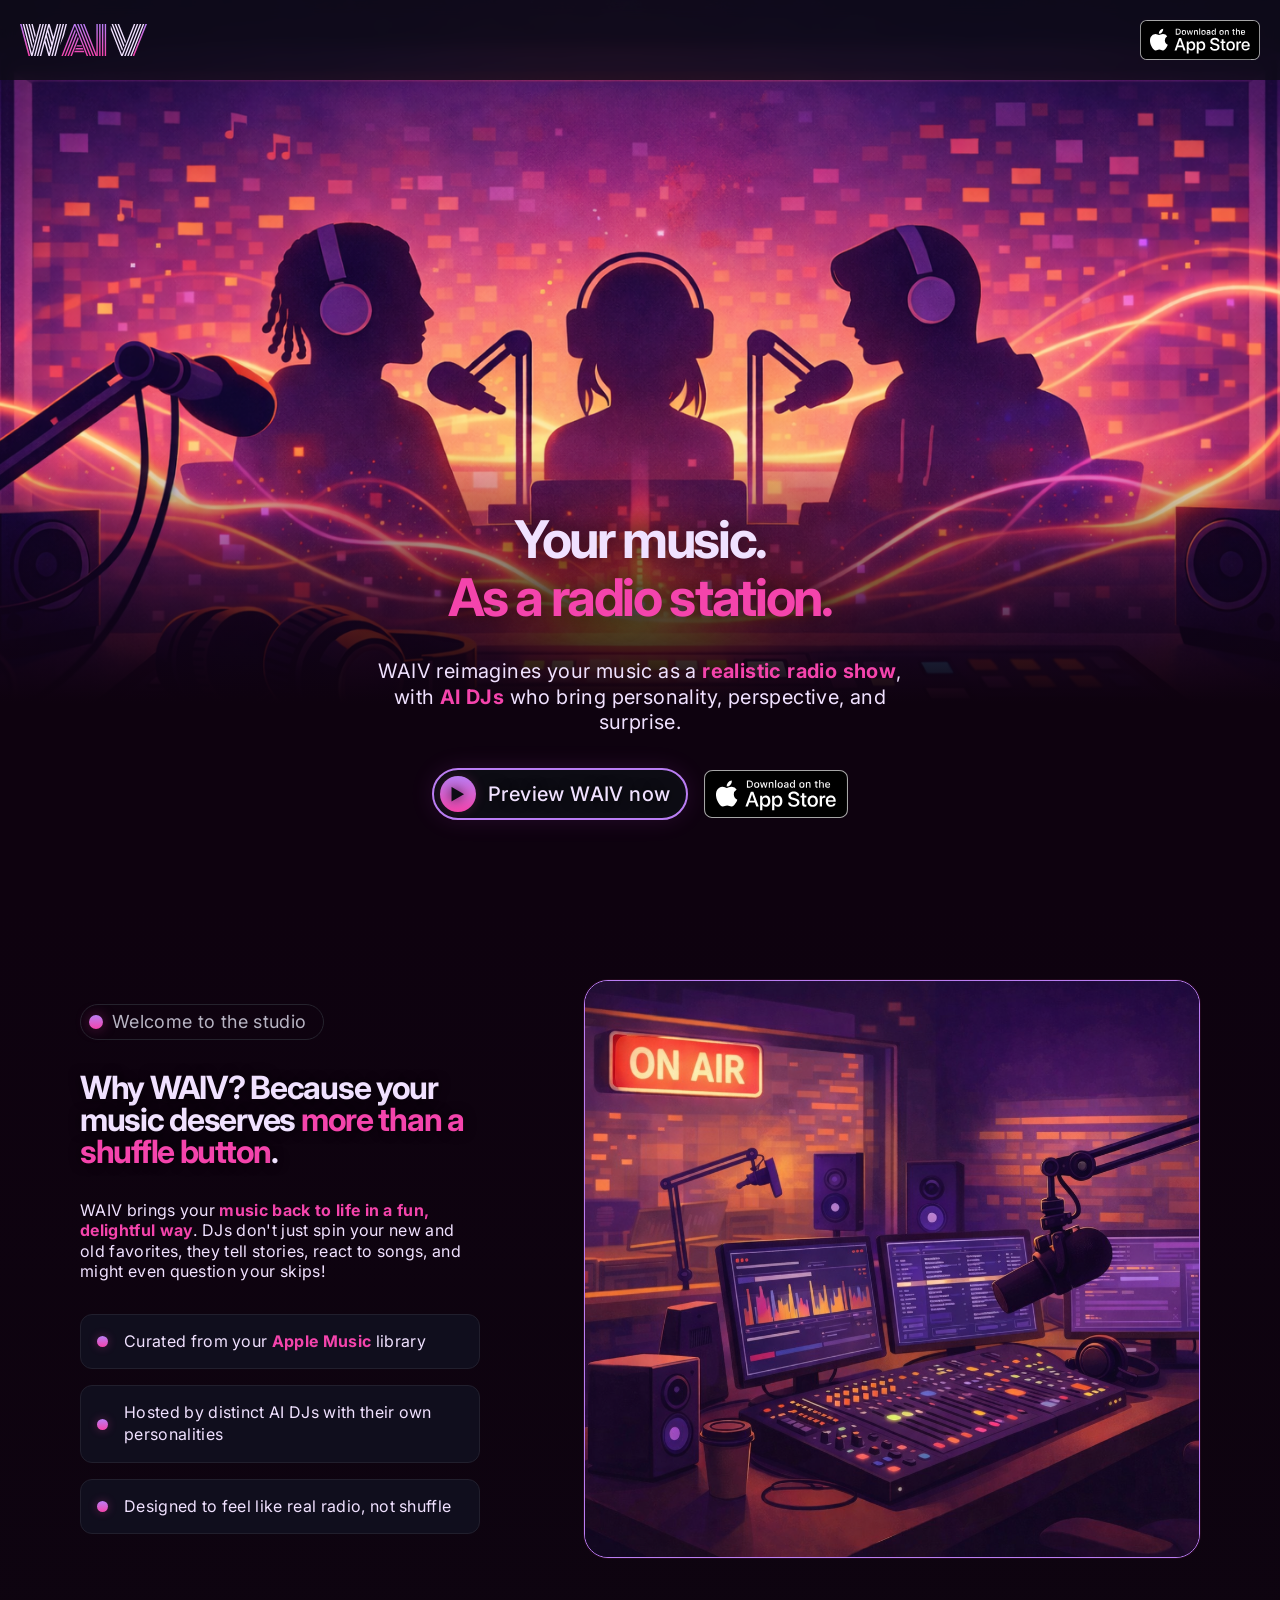
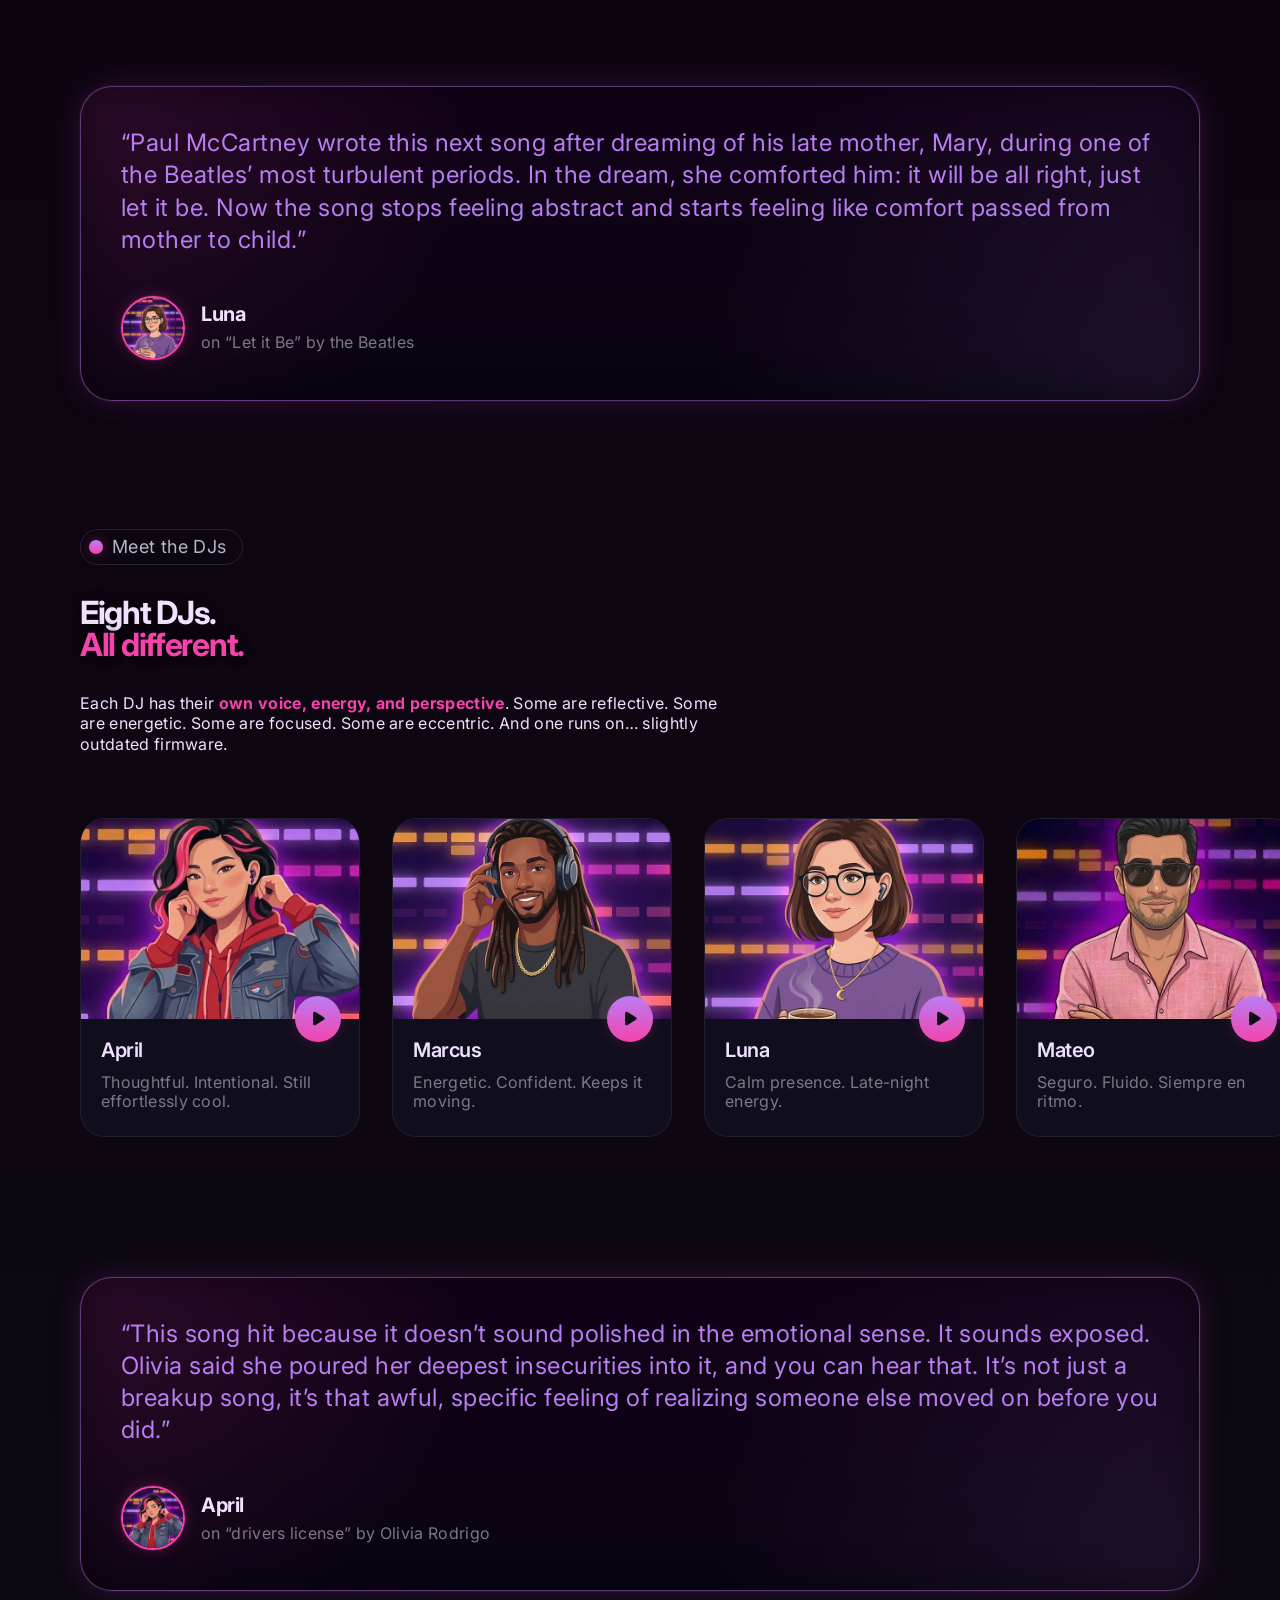
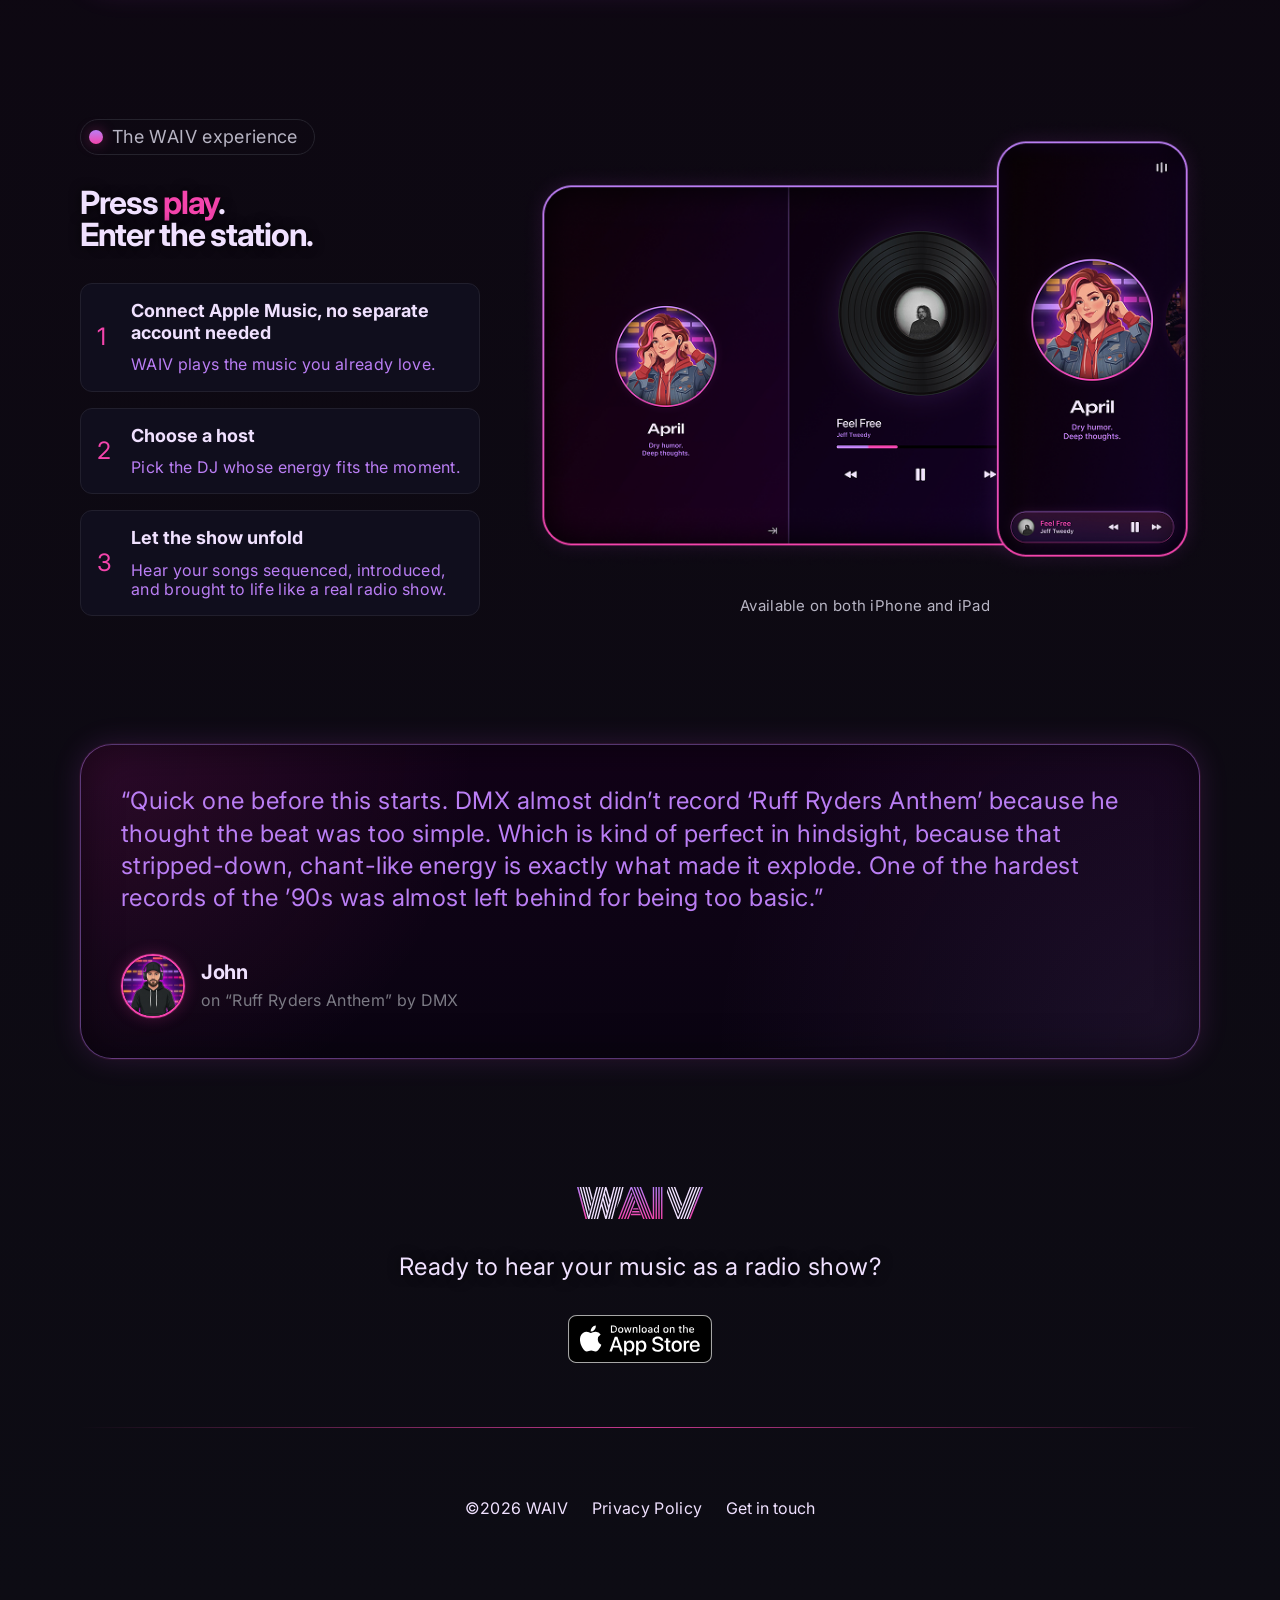
==== commit 9f1ddcfd: "Adjust hero headline line break" ====
--- a/index.html
+++ b/index.html
@@ -77,7 +77,8 @@
         <div class="hero-shell hero-shell-default hero-shell-tablet" data-node-id="463:542">
           <div class="hero-copy" data-node-id="463:543">
             <h1 data-node-id="463:544">
-              Your music. <span>As a radio station.</span>
+              Your music.<br />
+              <span>As a radio station.</span>
             </h1>
             <p class="lede" data-node-id="463:615">
               WAIV reimagines your music as a
@@ -130,7 +131,8 @@
         <div class="hero-shell hero-shell-desktop" data-node-id="476:1180">
           <div class="hero-copy hero-copy-desktop" data-node-id="476:1181">
             <h1 data-node-id="476:1182">
-              Your music. <span>As a radio station.</span>
+              Your music.<br />
+              <span>As a radio station.</span>
             </h1>
             <p class="lede" data-node-id="476:1183">
               WAIV reimagines your music as a
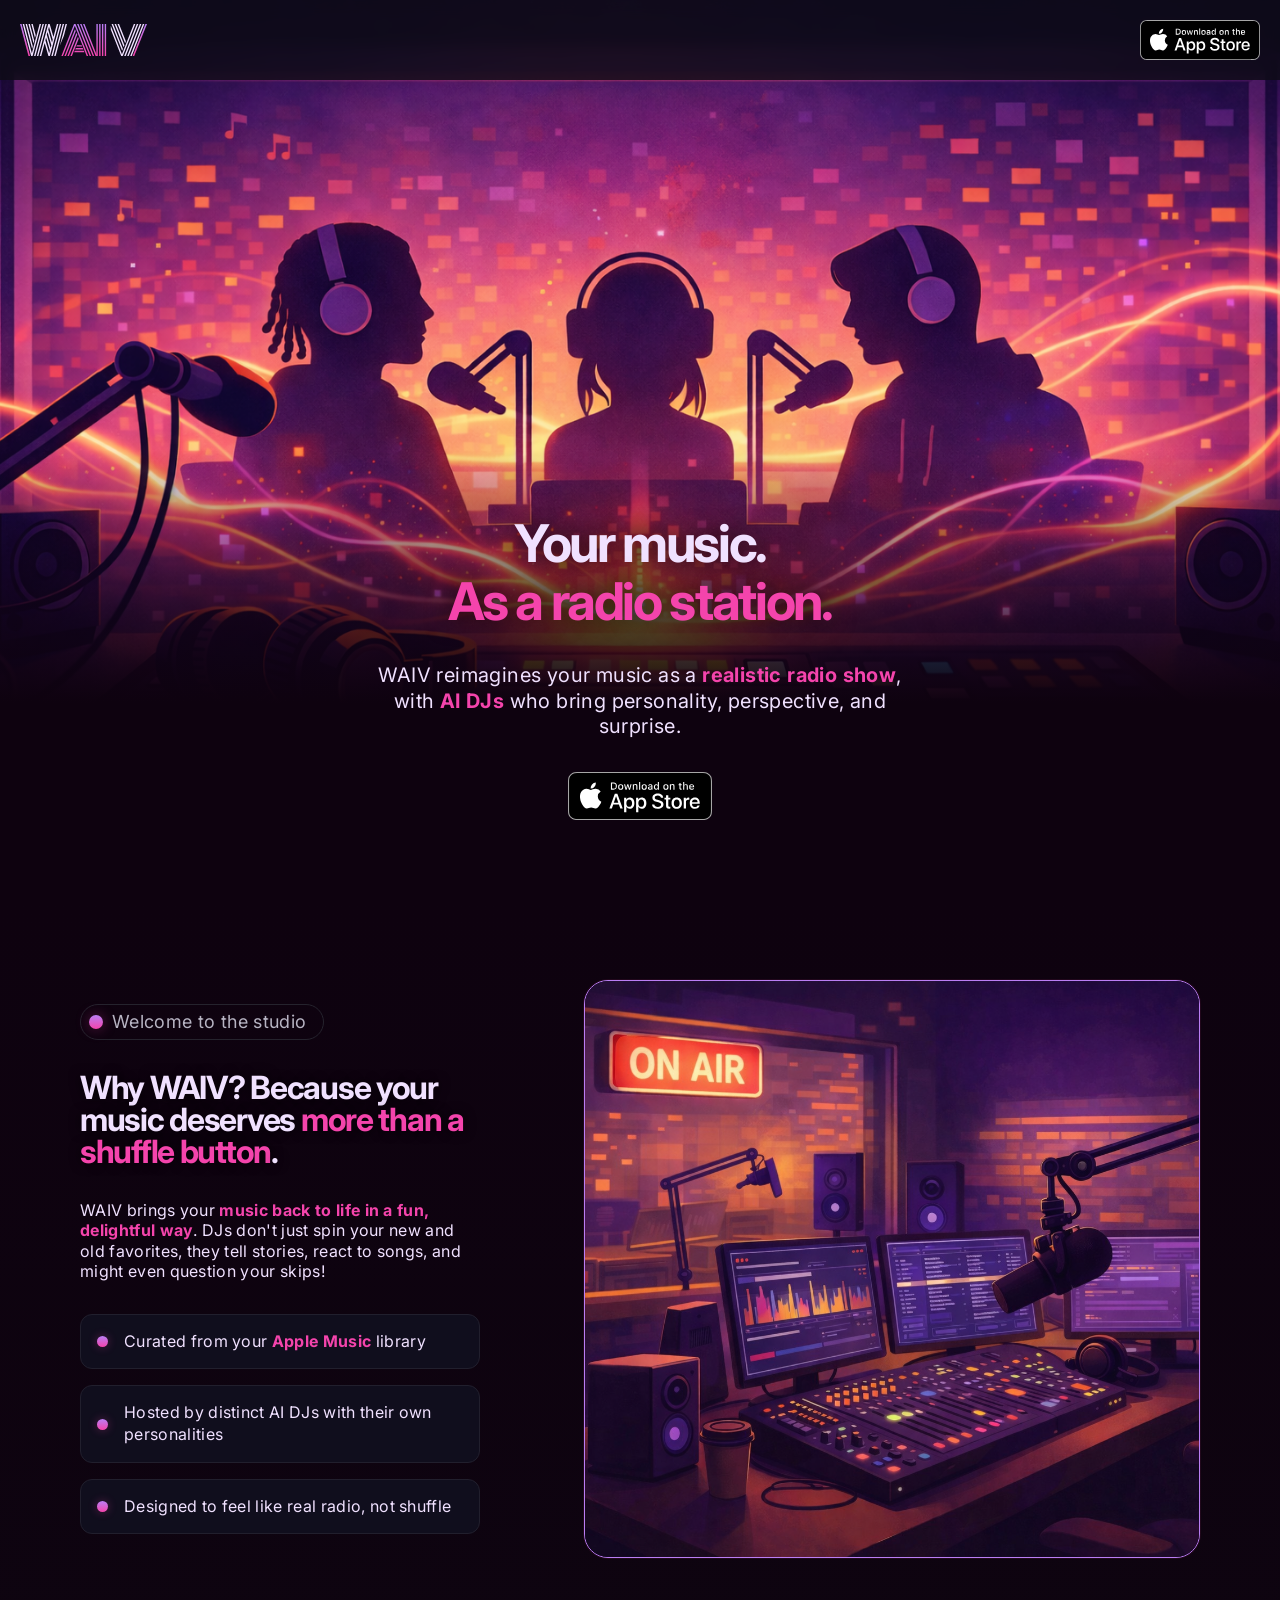
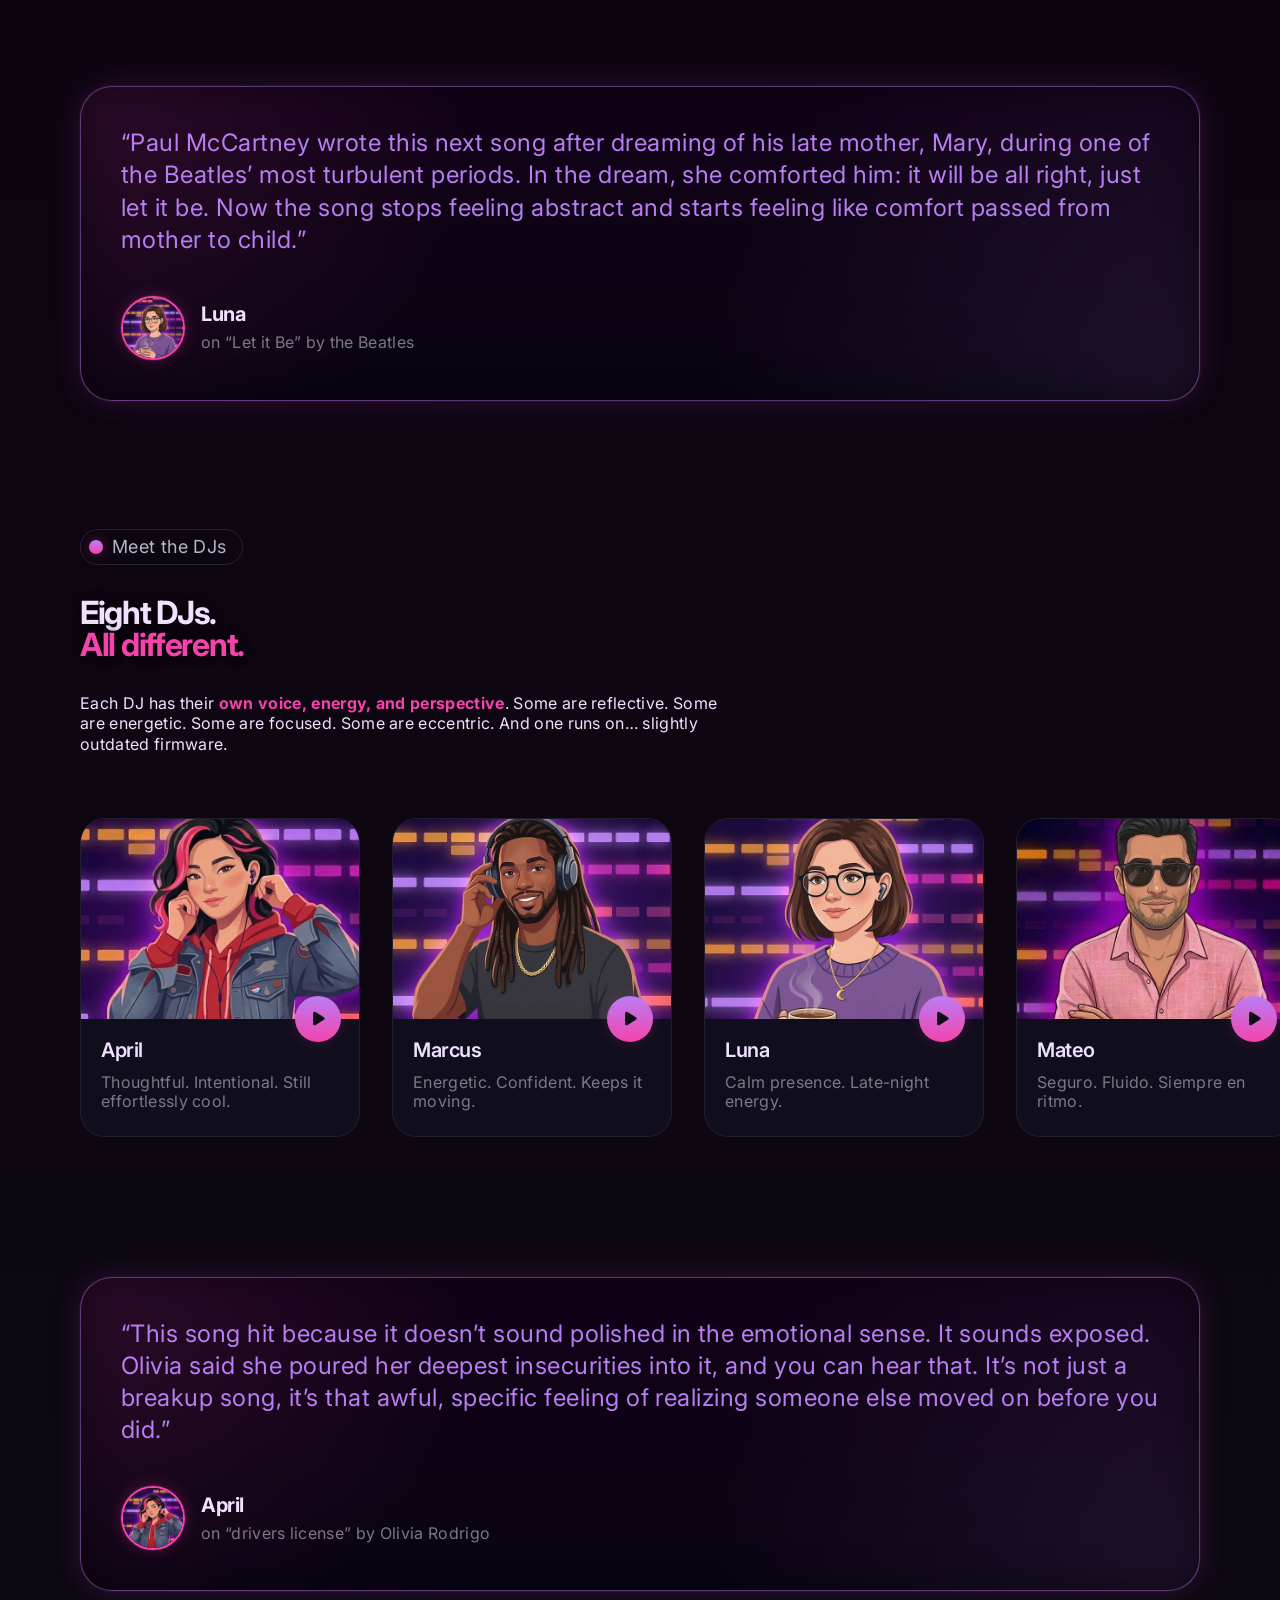
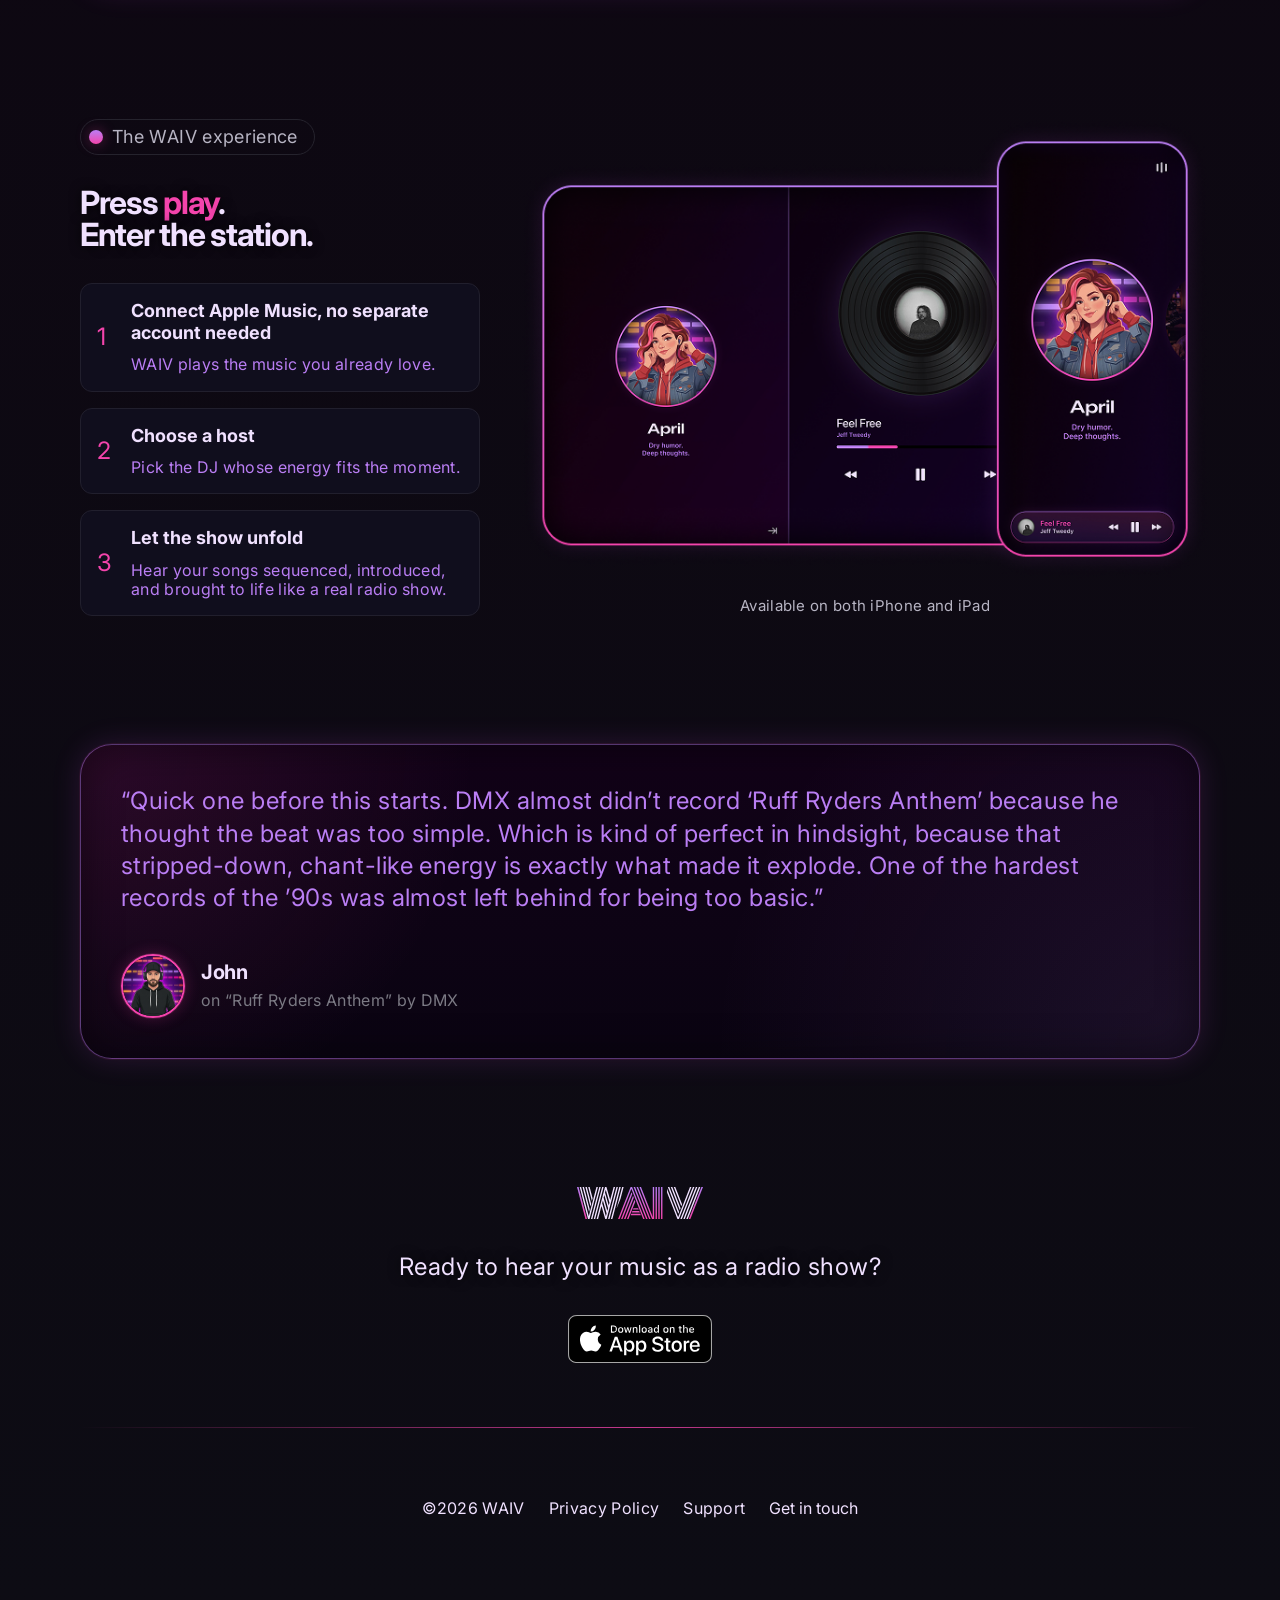
==== commit 0c2aacb1: "Add support page and simplify hero" ====
--- a/index.html
+++ b/index.html
@@ -88,12 +88,6 @@
             </p>
           </div>
 
-          <div class="hero-actions" data-node-id="463:617">
-            <button class="button button-primary hero-cta" type="button">
-              <span class="button-icon" aria-hidden="true">▶</span>
-              <span>Listen to a sample</span>
-            </button>
-          </div>
         </div>
 
         <div class="hero-shell hero-shell-mobile" data-node-id="463:246">
@@ -110,10 +104,6 @@
           </div>
 
           <div class="hero-actions hero-actions-mobile" data-node-id="483:1938">
-            <button class="button button-preview button-preview-mobile" type="button">
-              <span class="button-preview-icon button-preview-icon-mobile" aria-hidden="true">▶</span>
-              <span>Preview WAIV now</span>
-            </button>
             <button
               class="store-badge store-badge-mobile-hero"
               type="button"
@@ -143,10 +133,6 @@
           </div>
 
           <div class="hero-actions hero-actions-desktop" data-node-id="476:1184">
-            <button class="button button-preview" type="button">
-              <span class="button-preview-icon" aria-hidden="true">▶</span>
-              <span>Preview WAIV now</span>
-            </button>
             <button
               class="store-badge store-badge-large"
               type="button"
@@ -577,6 +563,7 @@
             <div class="site-footer-links" data-node-id="476:1888">
               <span>&copy;2026 WAIV</span>
               <a class="site-footer-link" href="/assets/privacy.html">Privacy Policy</a>
+              <a class="site-footer-link" href="/assets/support.html">Support</a>
               <button
                 class="site-footer-link site-footer-link-button"
                 type="button"
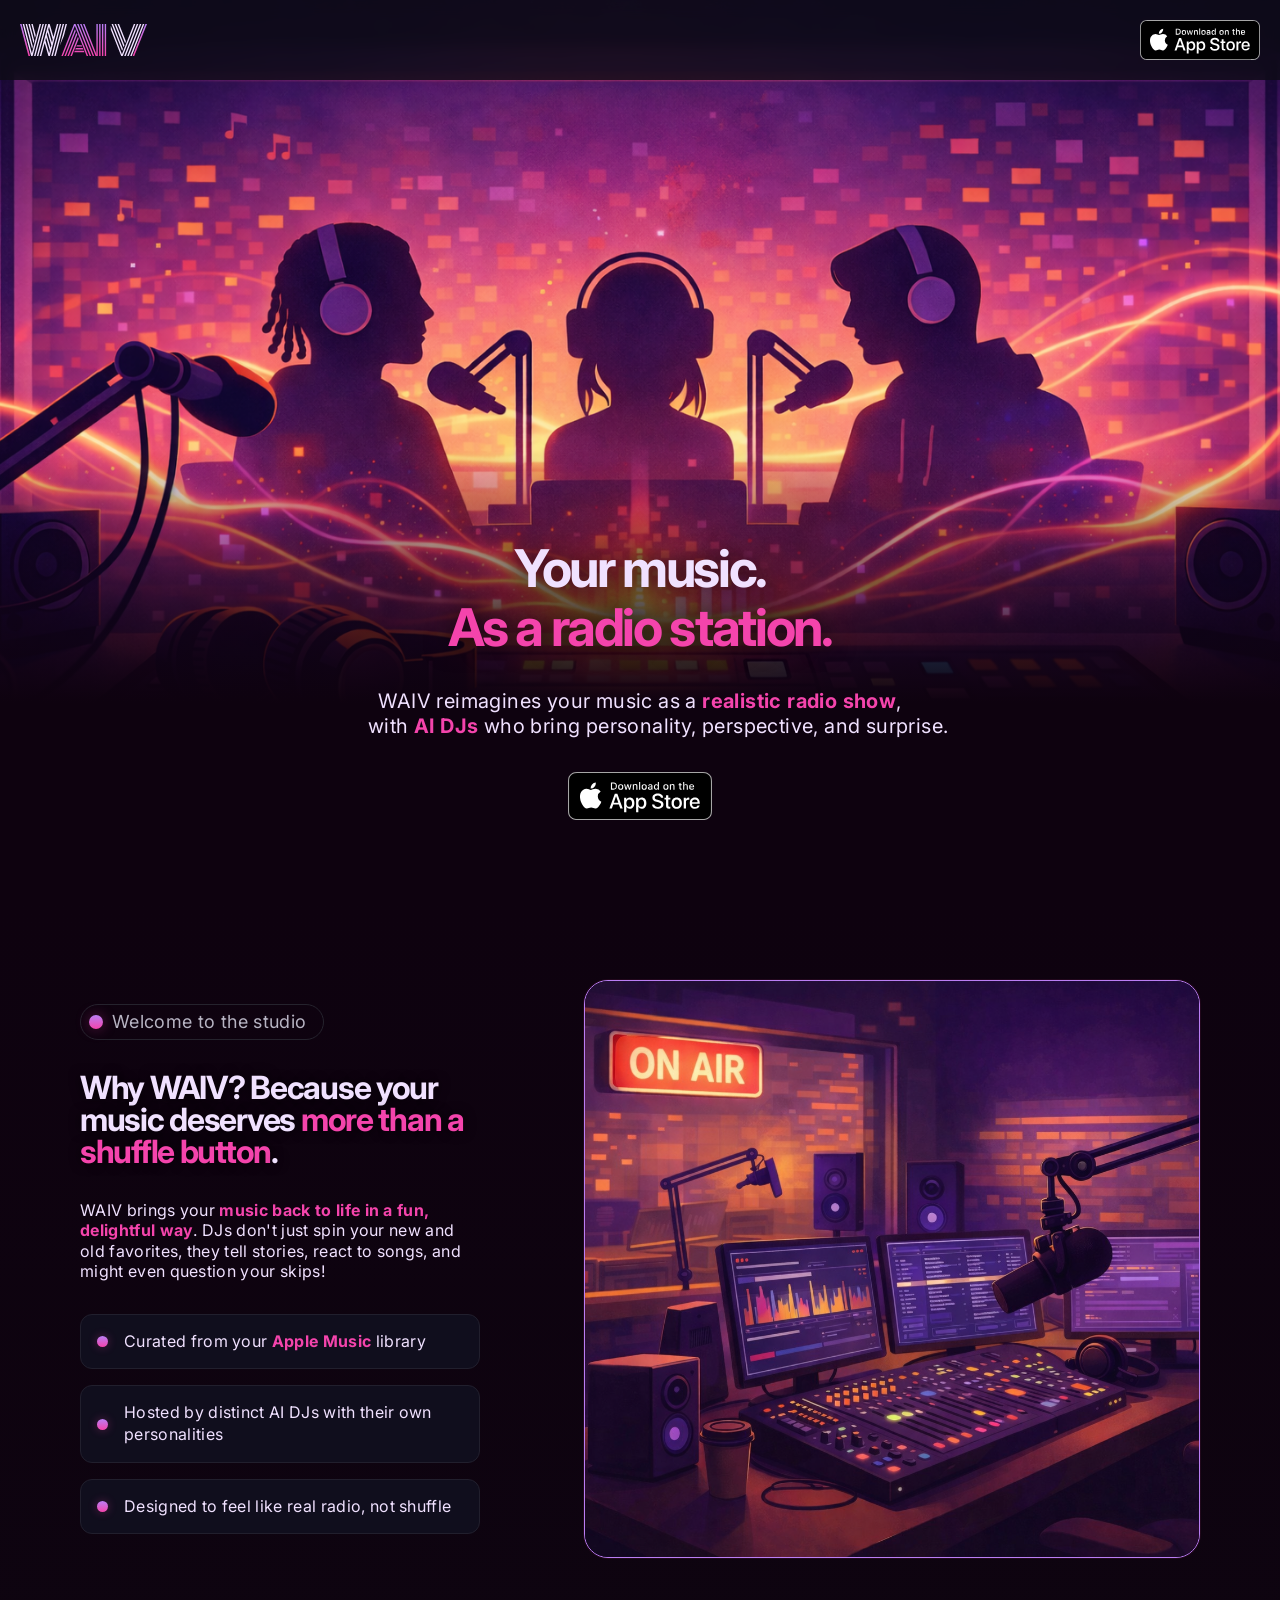
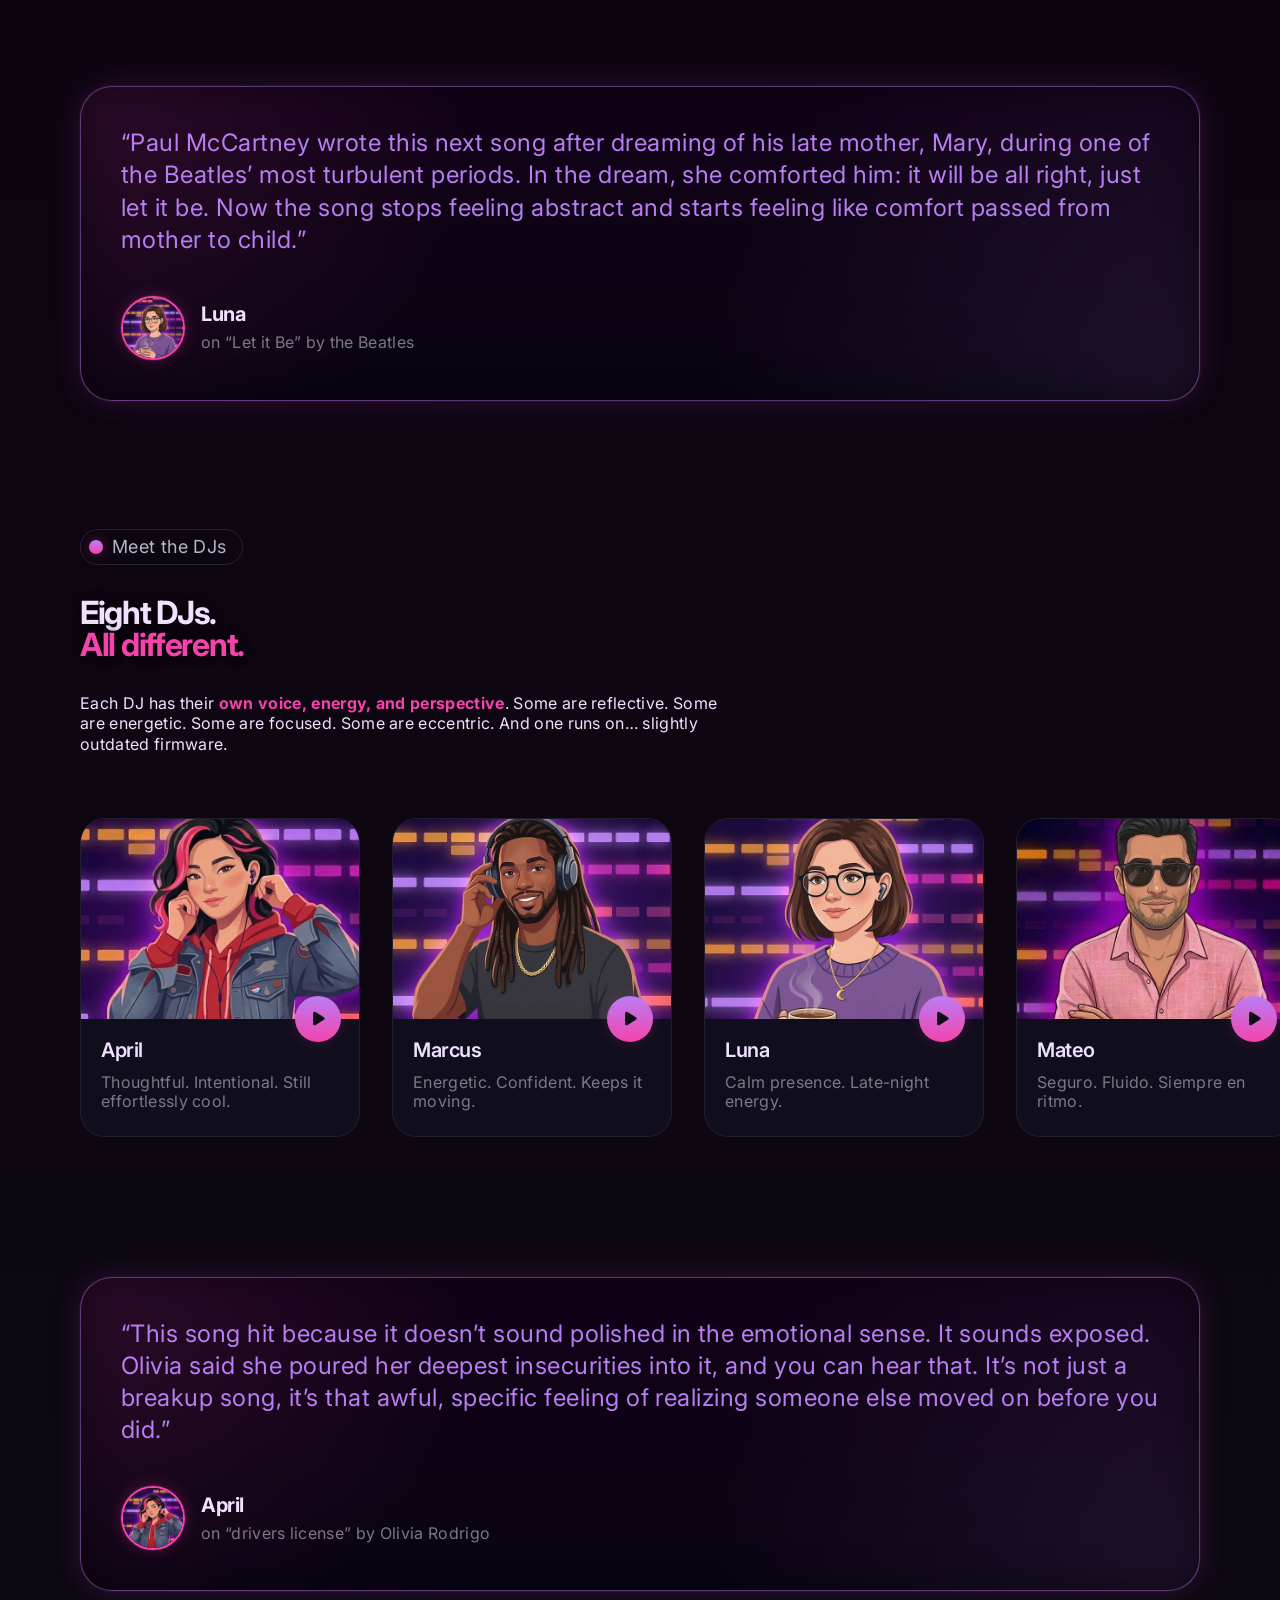
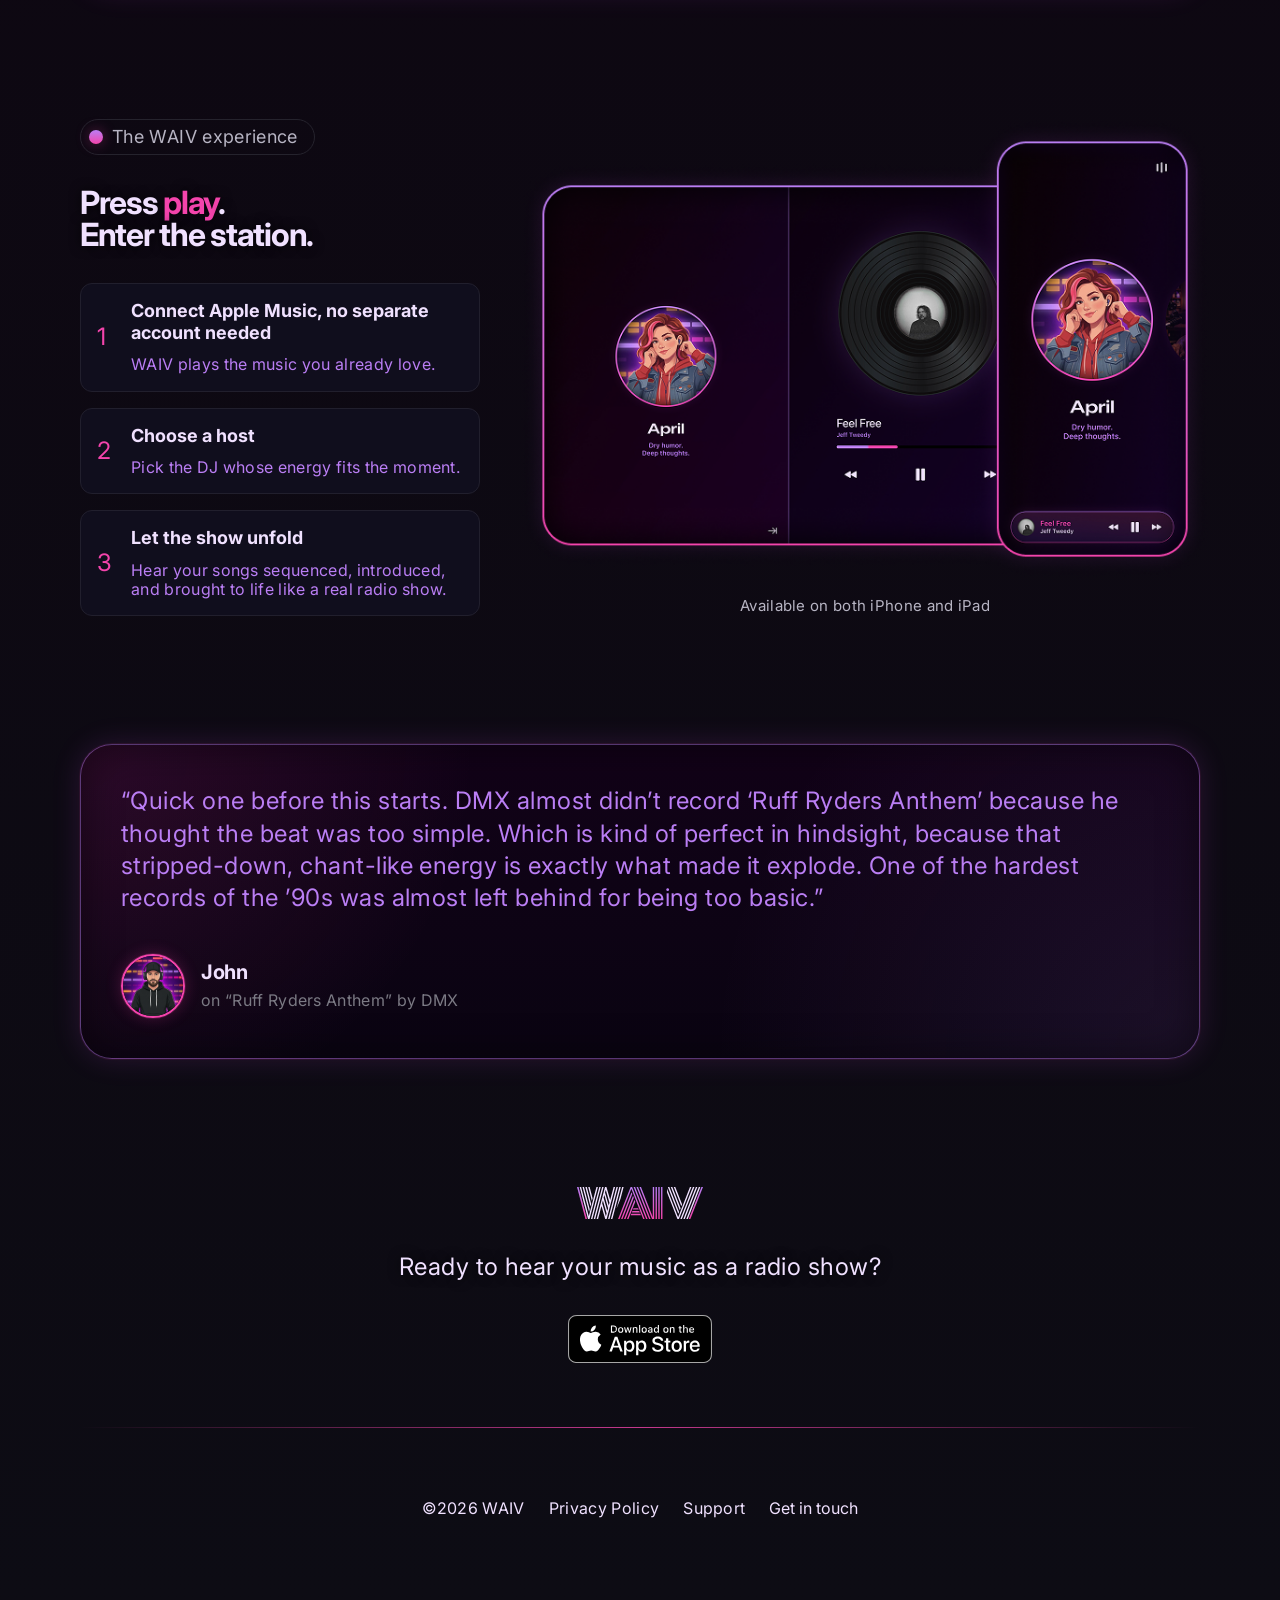
==== commit 8cb10a8a: "Force two-line hero lede on large screens" ====
--- a/index.html
+++ b/index.html
@@ -81,10 +81,8 @@
               <span>As a radio station.</span>
             </h1>
             <p class="lede" data-node-id="463:615">
-              WAIV reimagines your music as a
-              <span> realistic radio show</span>,<br />
-              with <span>AI DJs</span> who bring personality, perspective, and
-              surprise.
+              <span class="hero-lede-line">WAIV reimagines your music as a <span> realistic radio show</span>,</span><br />
+              <span class="hero-lede-line">with <span>AI DJs</span> who bring personality, perspective, and surprise.</span>
             </p>
           </div>
 
@@ -125,10 +123,8 @@
               <span>As a radio station.</span>
             </h1>
             <p class="lede" data-node-id="476:1183">
-              WAIV reimagines your music as a
-              <span> realistic radio show</span>,<br />
-              with <span>AI DJs</span> who bring personality, perspective, and
-              surprise.
+              <span class="hero-lede-line">WAIV reimagines your music as a <span> realistic radio show</span>,</span><br />
+              <span class="hero-lede-line">with <span>AI DJs</span> who bring personality, perspective, and surprise.</span>
             </p>
           </div>
 
--- a/styles.css
+++ b/styles.css
@@ -256,6 +256,11 @@
   font-weight: 700;
 }
 
+.lede .hero-lede-line {
+  color: inherit;
+  font-weight: inherit;
+}
+
 .lede {
   margin: 32px 0 0;
   max-width: 800px;
@@ -1215,6 +1220,10 @@
     text-align: center;
   }
 
+  .hero-copy-desktop .hero-lede-line {
+    white-space: nowrap;
+  }
+
   .hero-actions-desktop {
     display: flex;
     align-items: center;
@@ -1502,6 +1511,10 @@
     text-align: center;
   }
 
+  .hero-copy-desktop .hero-lede-line {
+    white-space: nowrap;
+  }
+
   .hero-actions-desktop {
     display: flex;
     align-items: center;
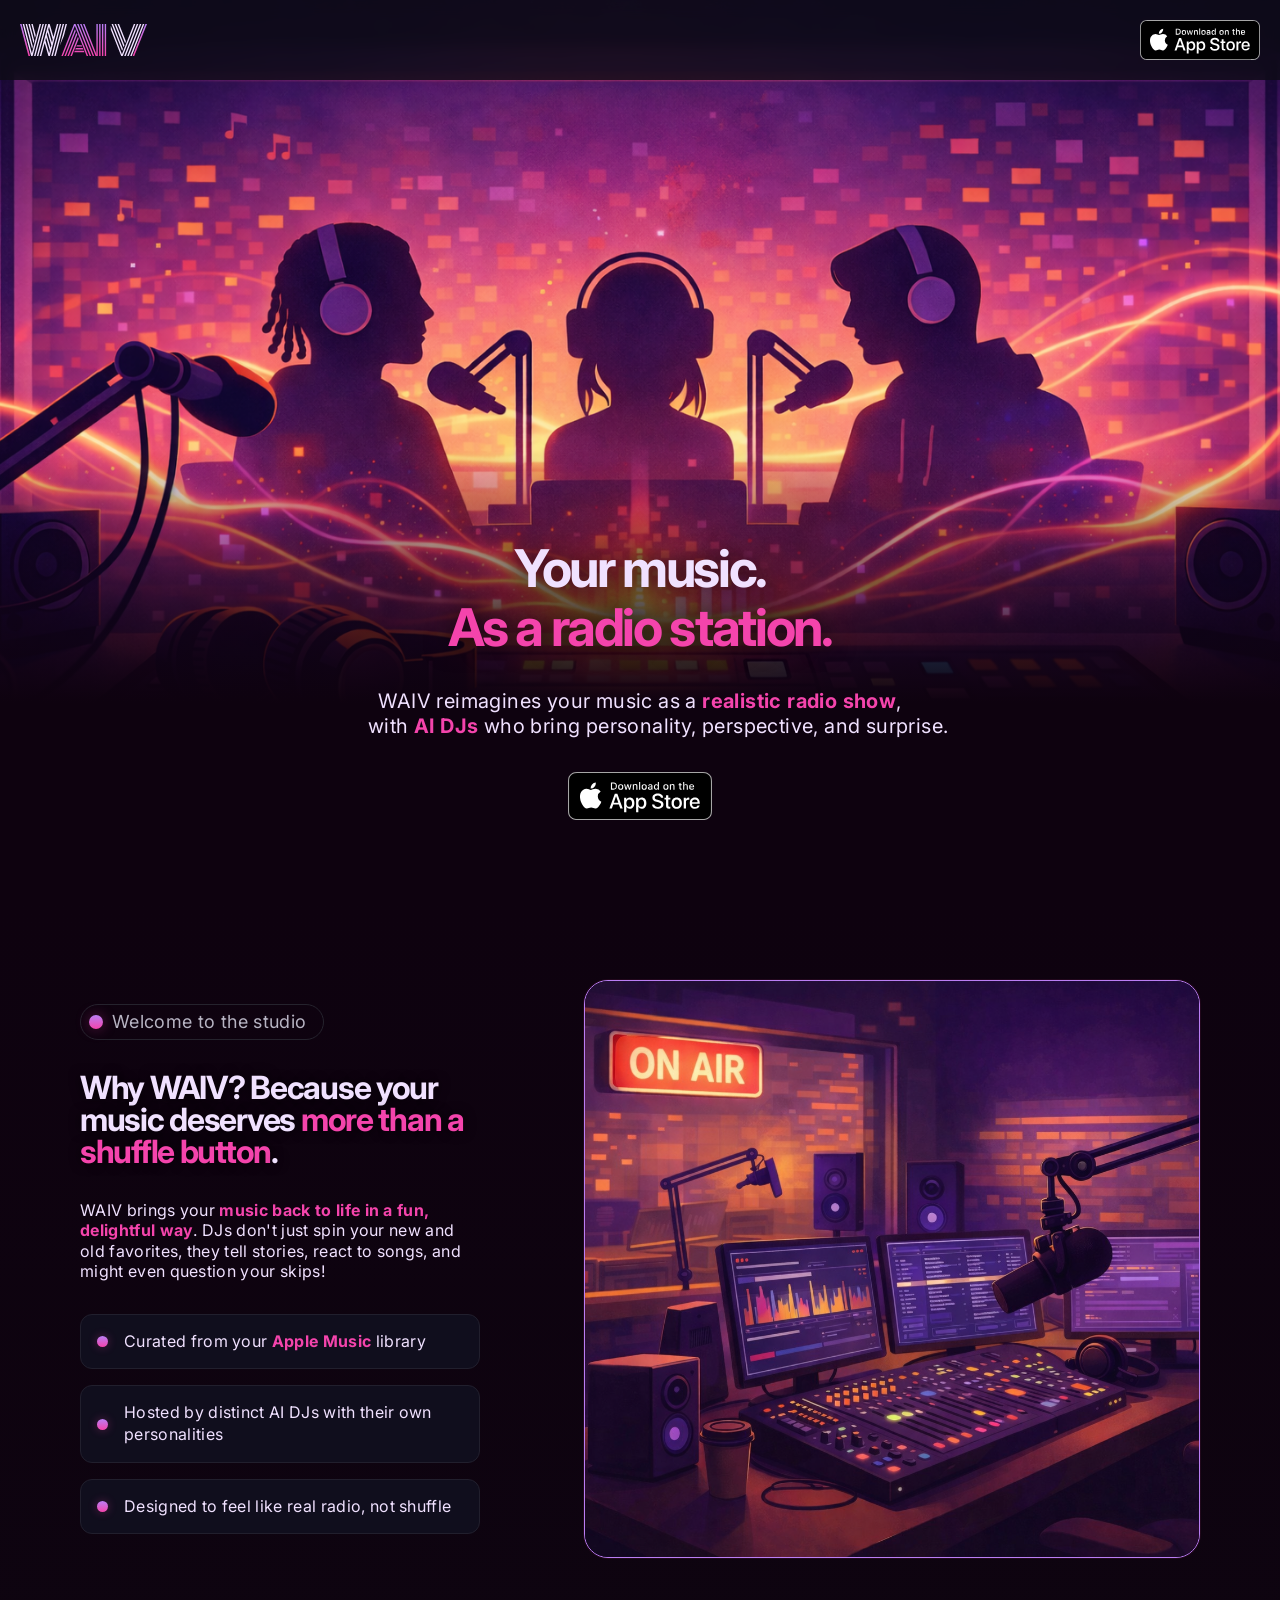
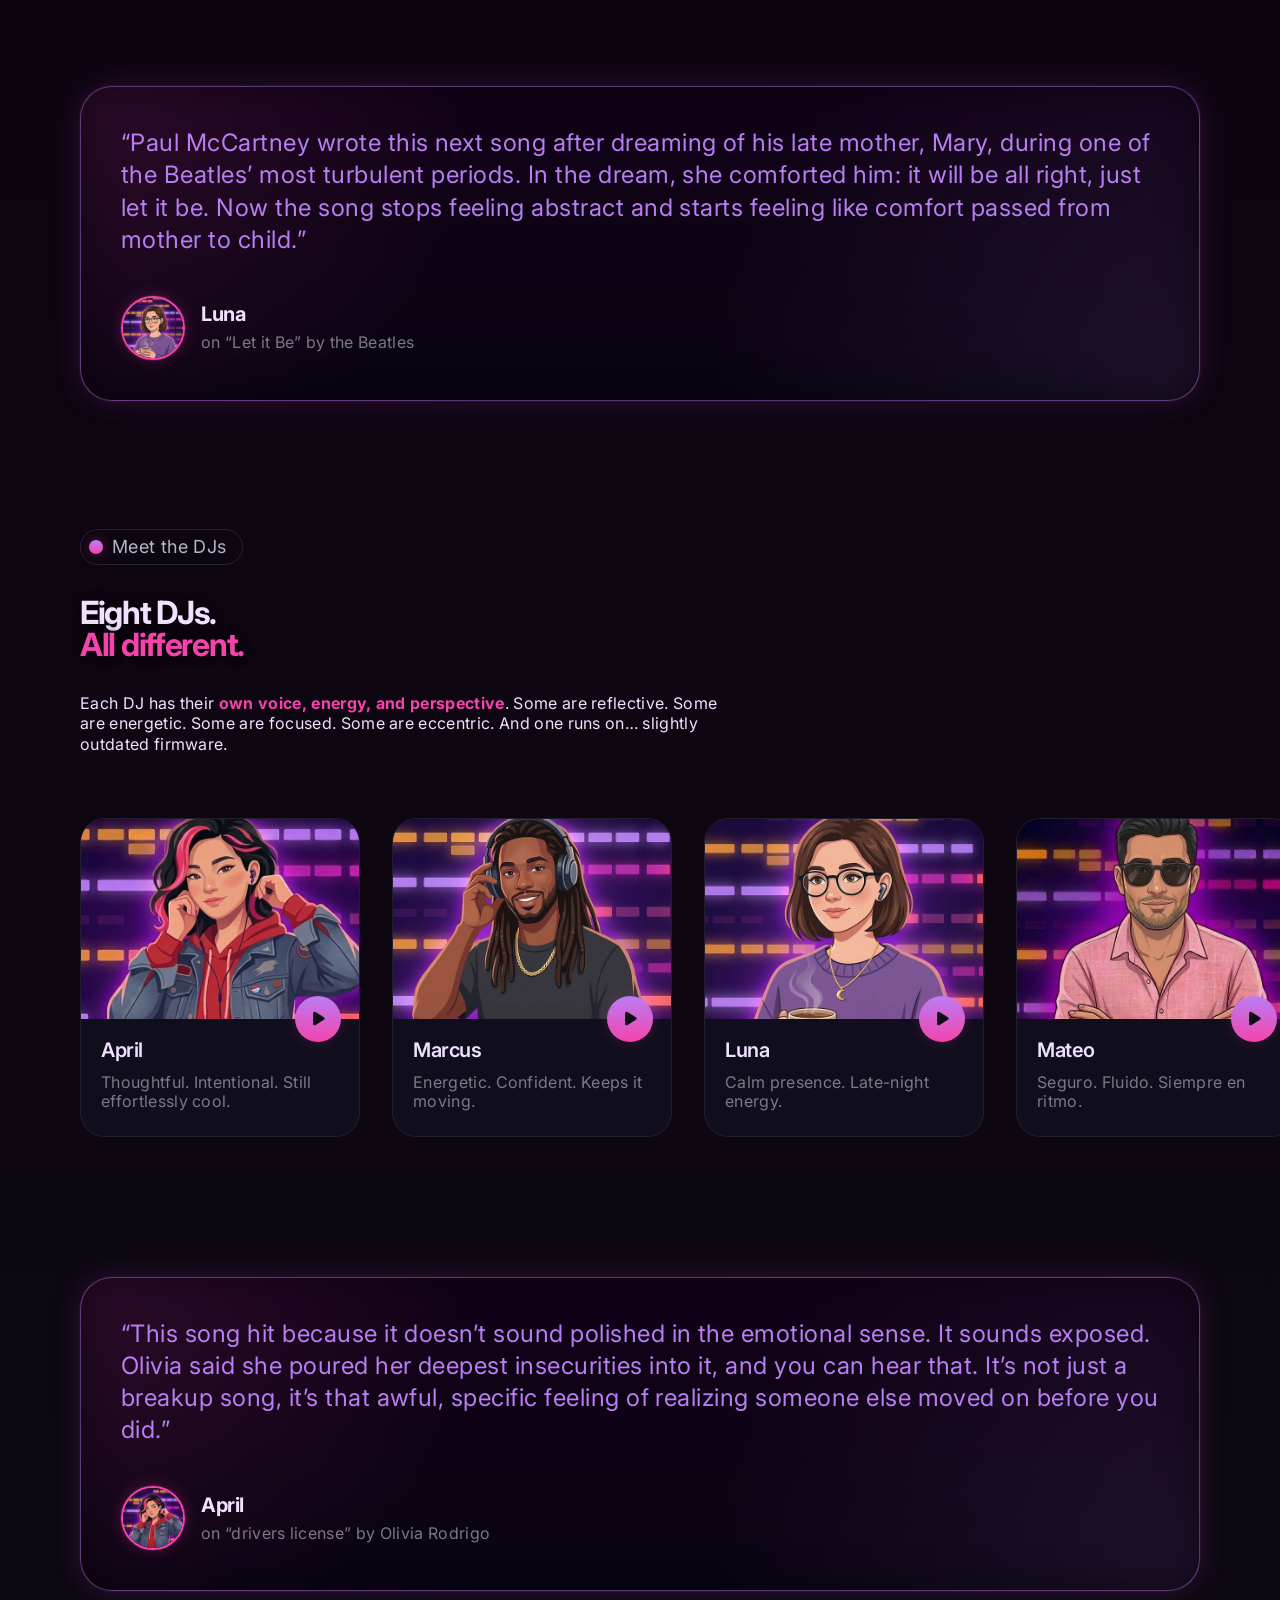
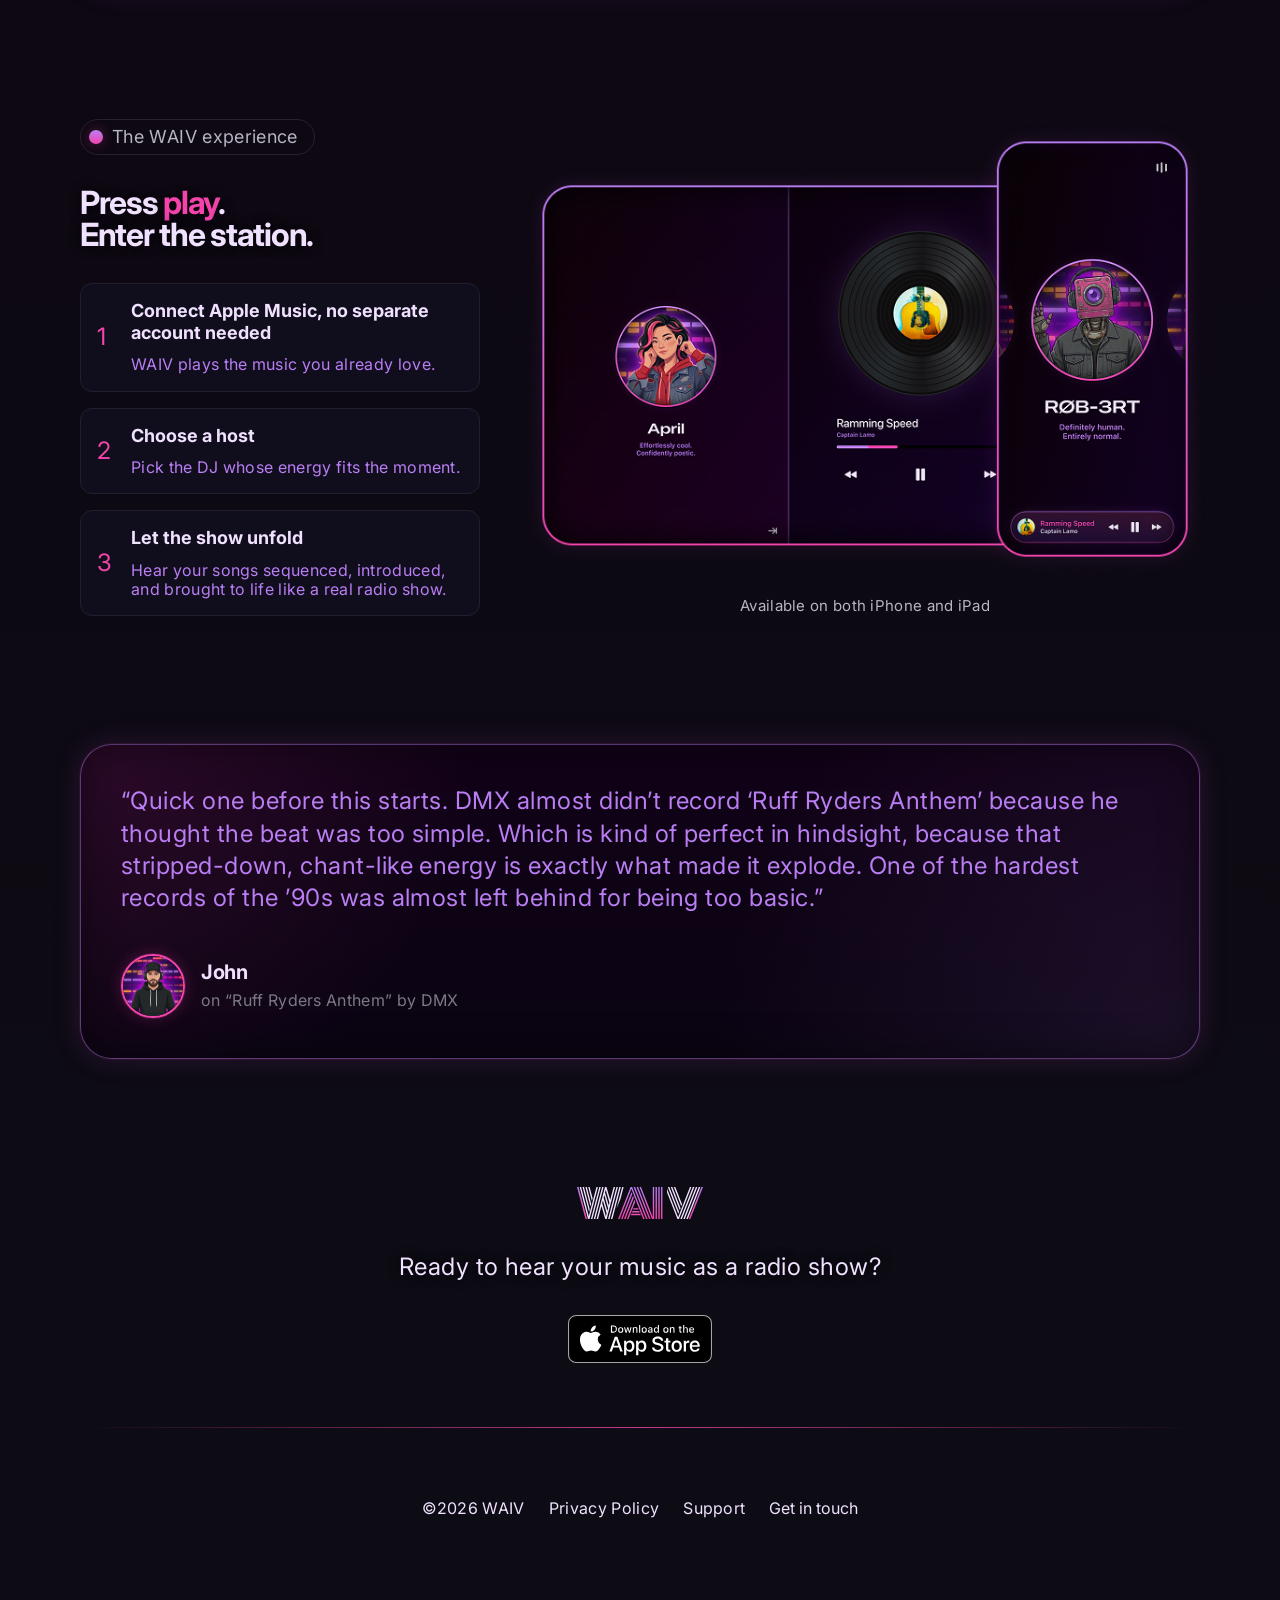
==== commit 05430798: "Update experience screenshot" ====
--- a/index.html
+++ b/index.html
@@ -501,7 +501,7 @@
             <div class="experience-media" data-node-id="476:1745">
               <div class="experience-card experience-card-single">
                 <img
-                  src="./assets/figma/experience-image.png"
+                  src="./assets/figma/screenshots.png"
                   alt="WAIV experience screenshot"
                   class="experience-image"
                 />
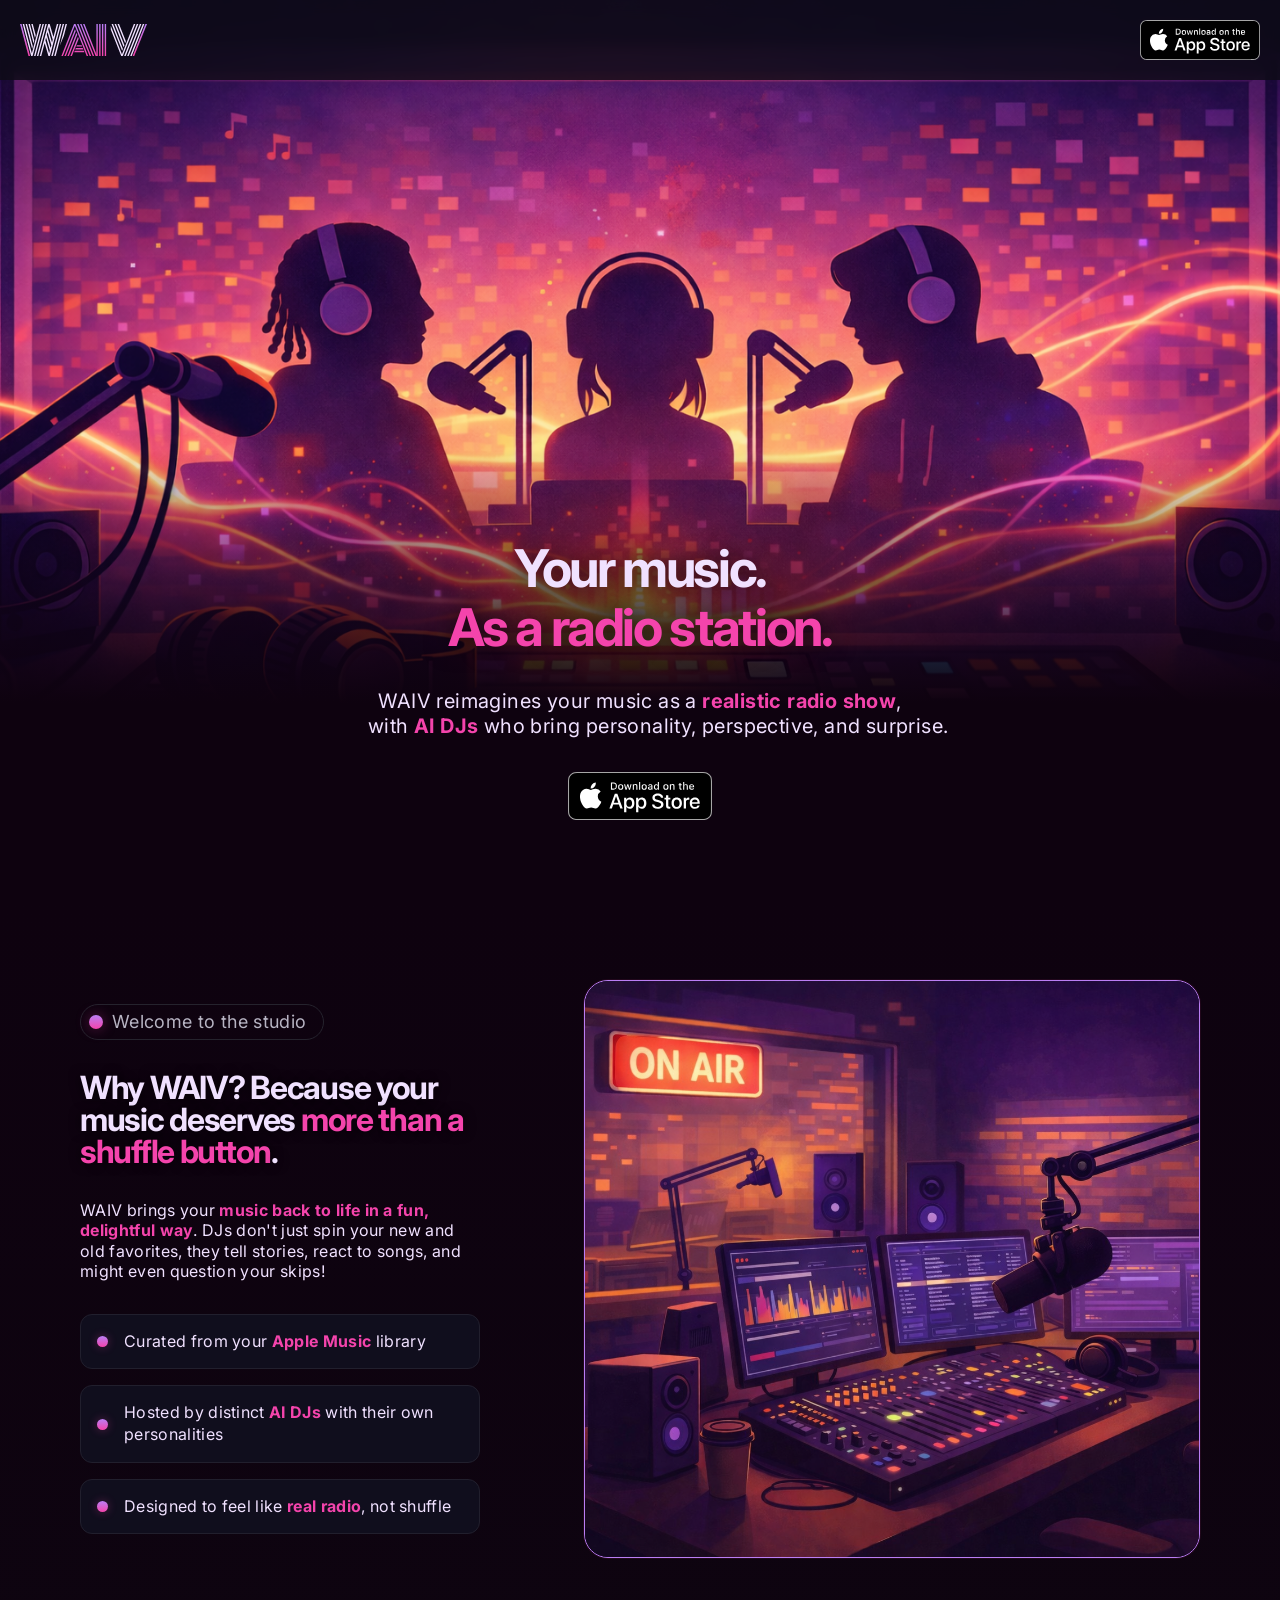
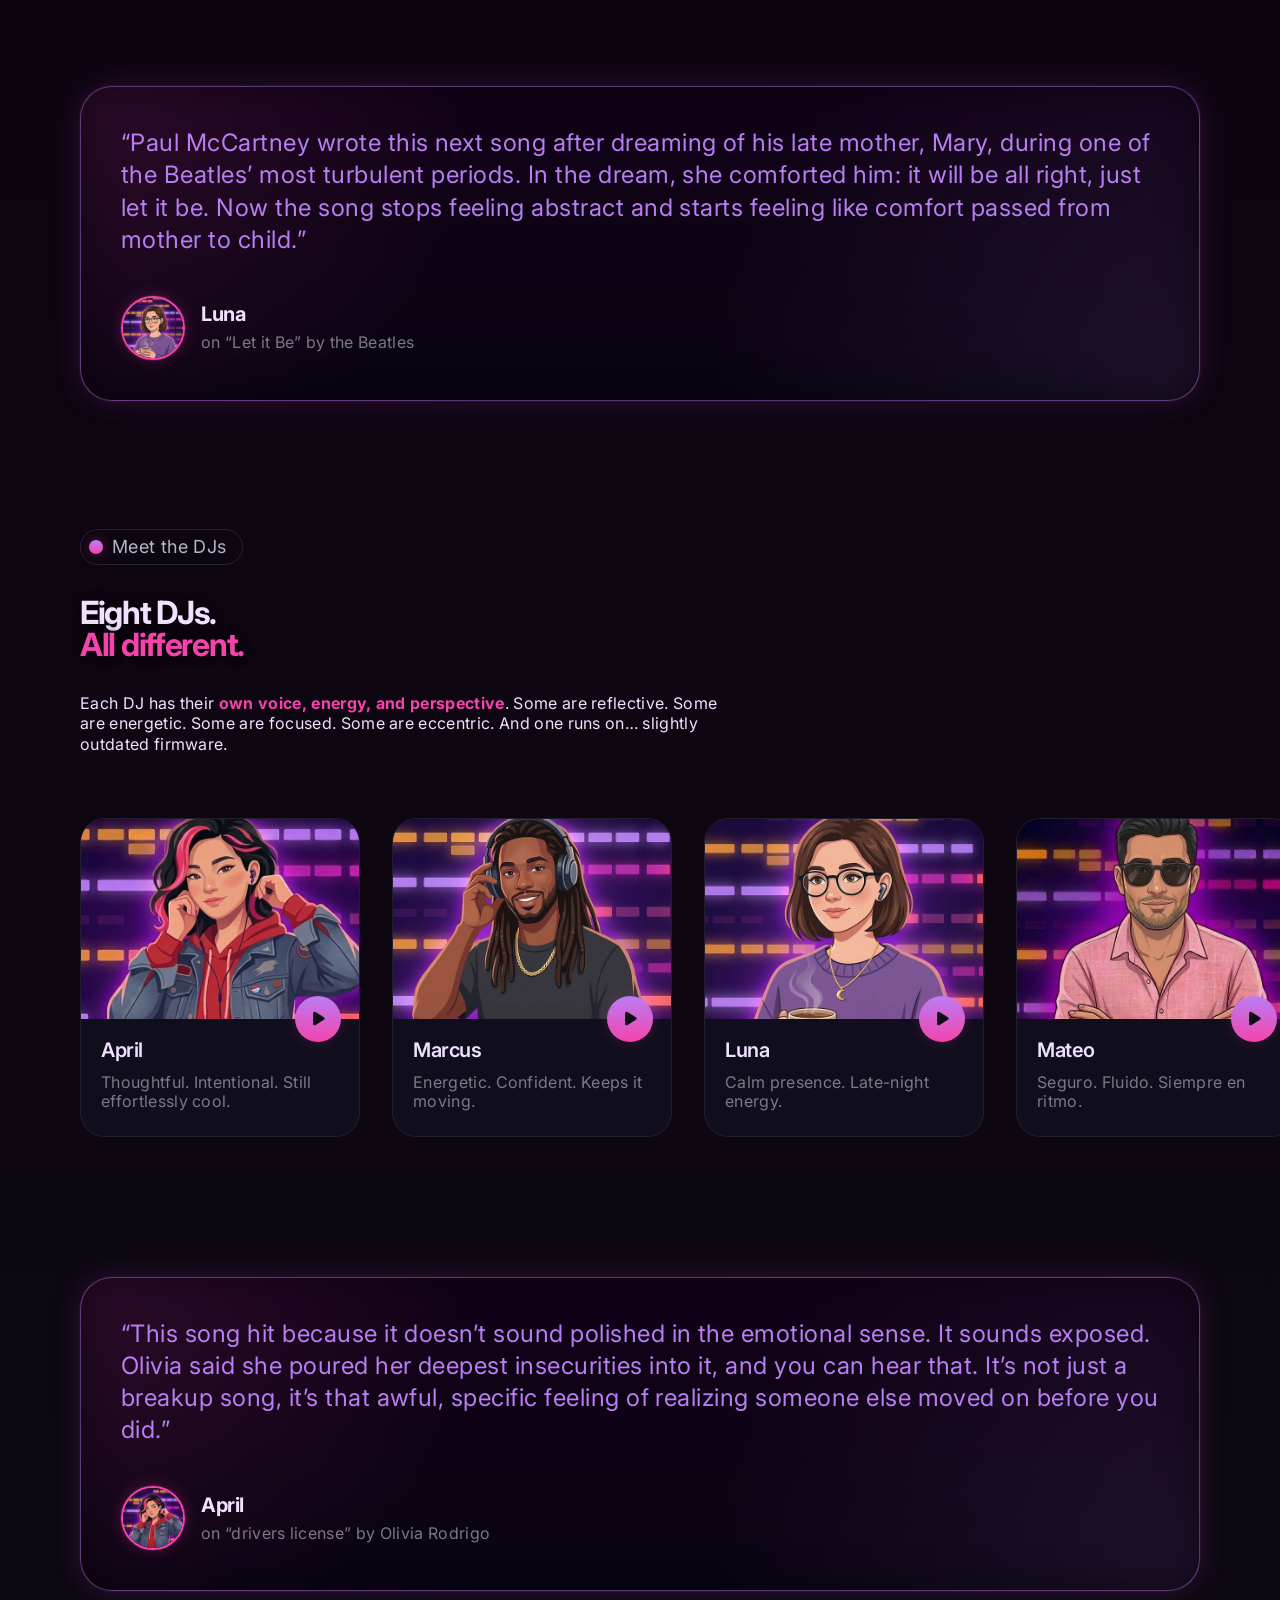
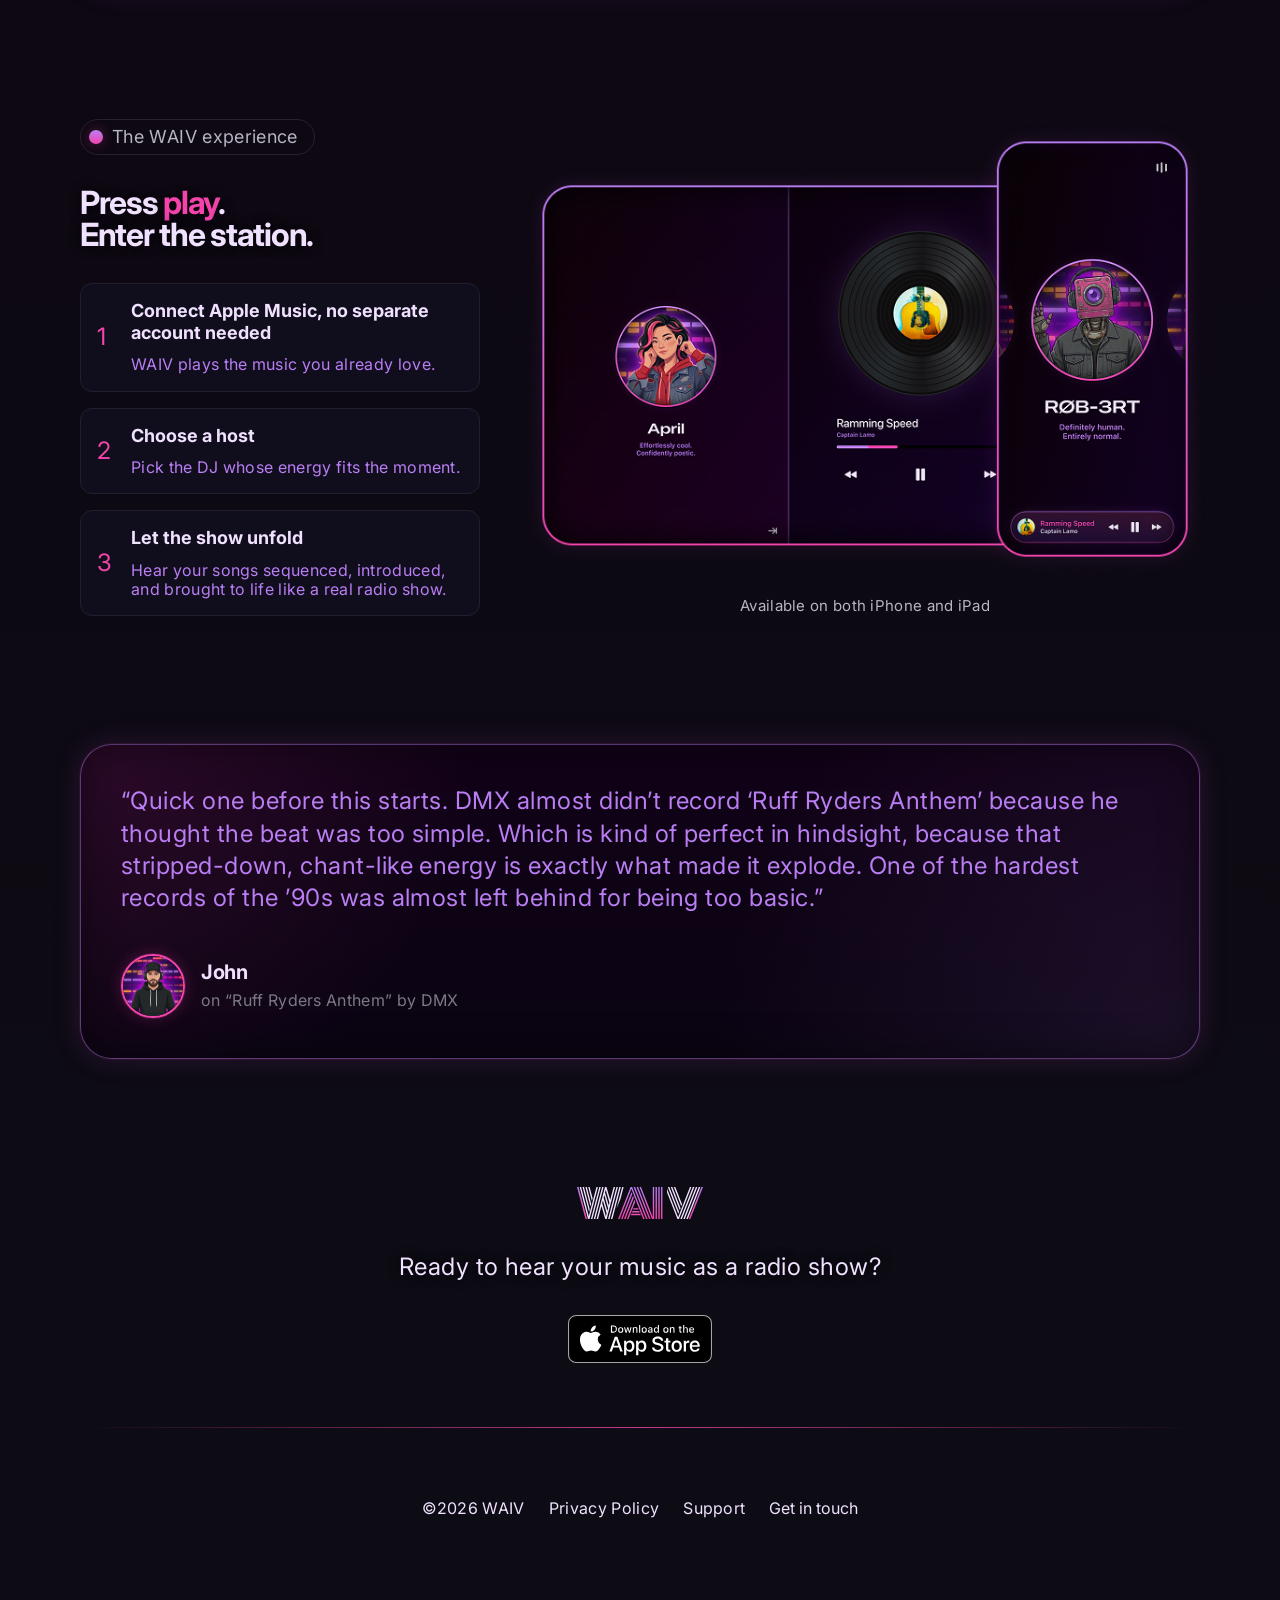
==== commit 56d43a29: "Accent feature list phrases" ====
--- a/index.html
+++ b/index.html
@@ -178,12 +178,12 @@
                 </div>
                 <div class="feature-item" data-node-id="463:628">
                   <span class="feature-icon"></span>
-                  <span class="feature-item-desktop">Hosted by distinct AI DJs with their own personalities</span>
-                  <span class="feature-item-mobile">Hosted by distinct AI DJs with their own personalities</span>
+                  <span class="feature-item-desktop">Hosted by distinct <span>AI DJs</span> with their own personalities</span>
+                  <span class="feature-item-mobile">Hosted by distinct <span>AI DJs</span> with their own personalities</span>
                 </div>
                 <div class="feature-item" data-node-id="463:631">
                   <span class="feature-icon"></span>
-                  <span>Designed to feel like real radio, not shuffle</span>
+                  <span>Designed to feel like <span>real radio</span>, not shuffle</span>
                 </div>
               </div>
             </div>
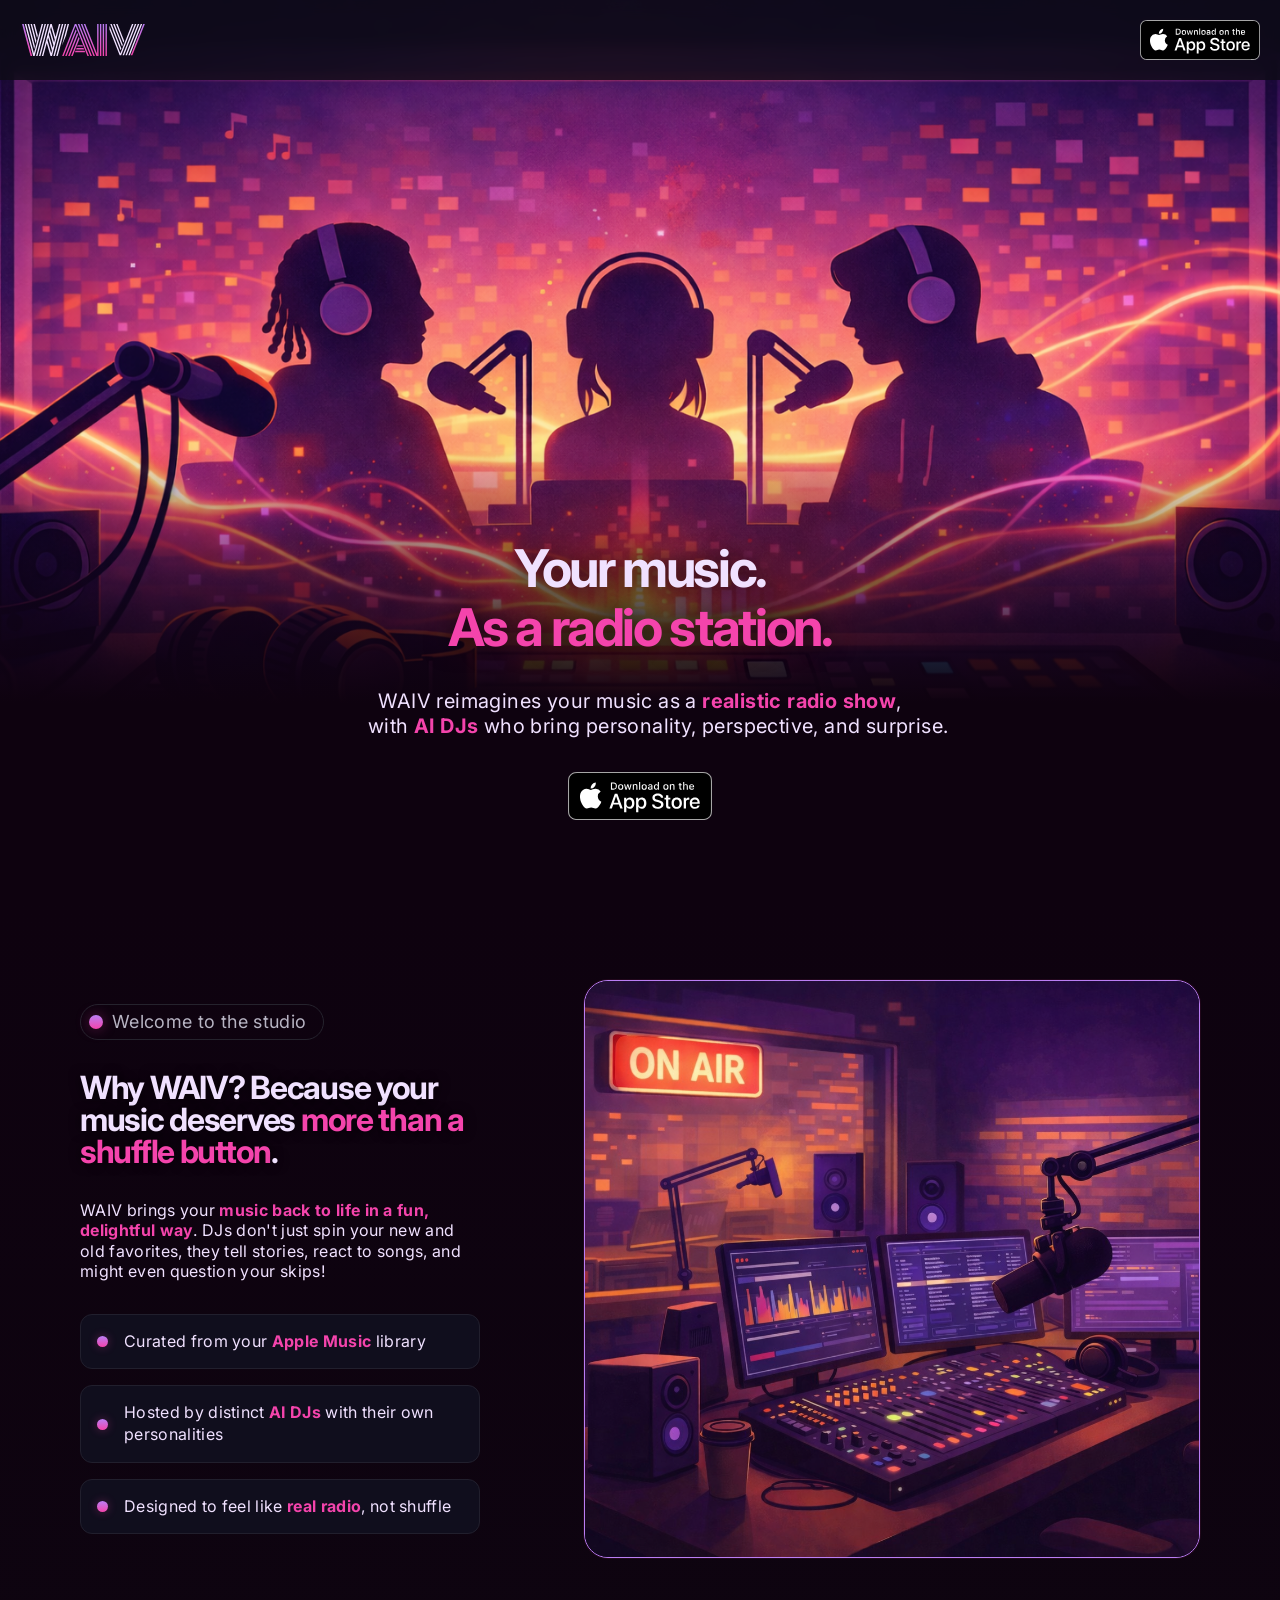
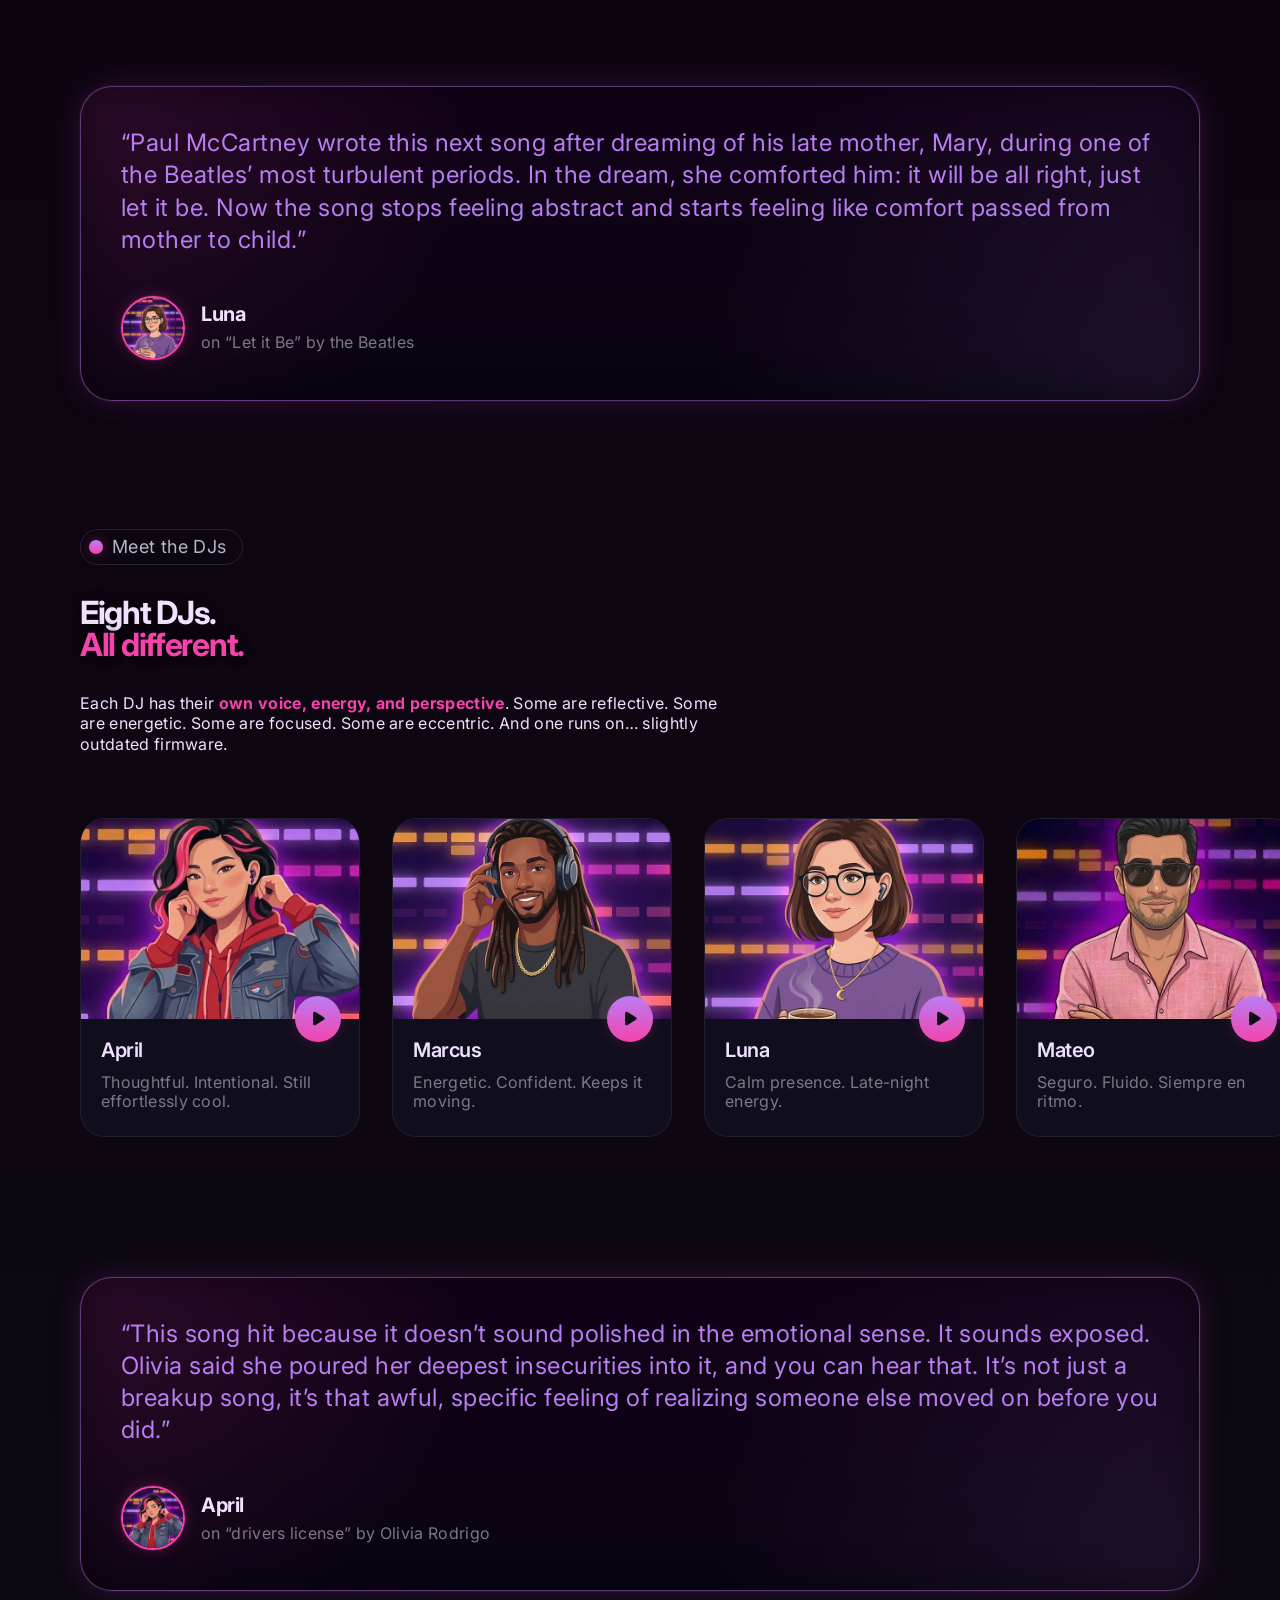
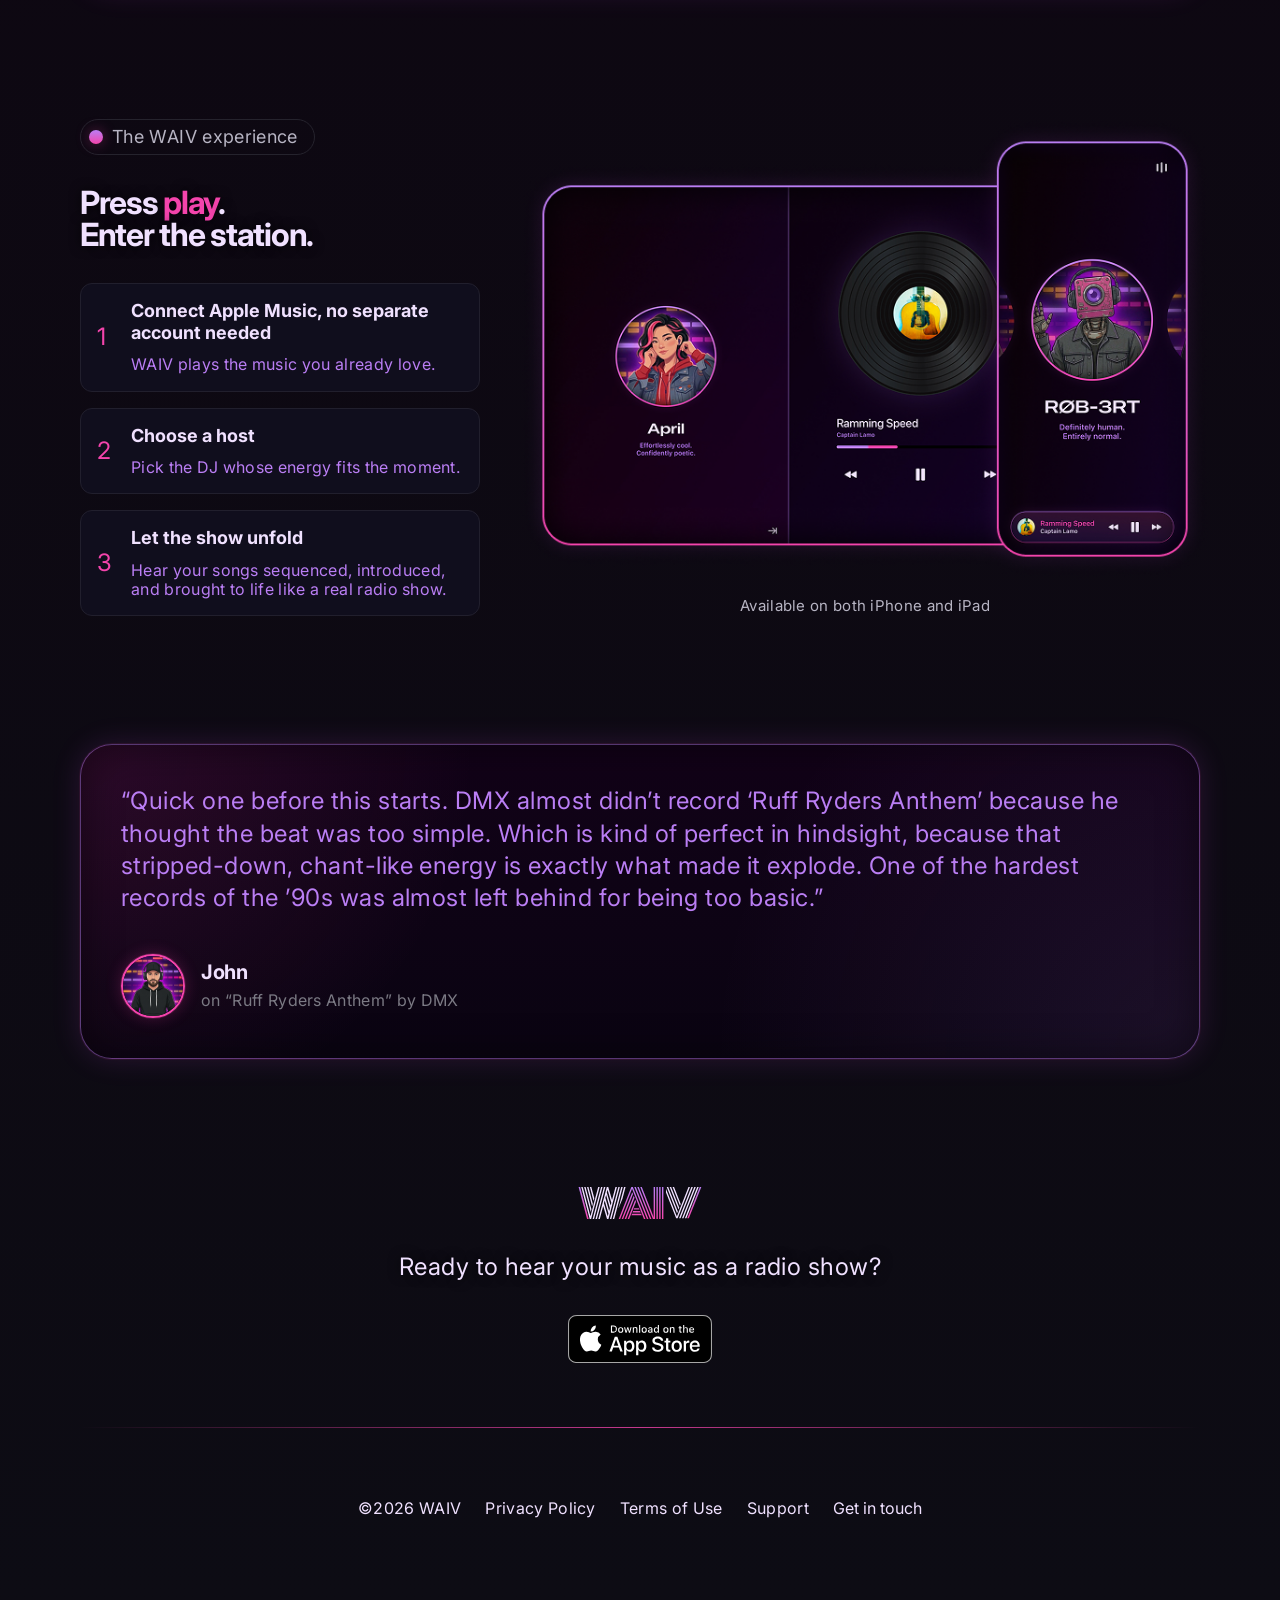
==== commit 37e46d48: "Add terms of use page" ====
--- a/index.html
+++ b/index.html
@@ -559,6 +559,7 @@
             <div class="site-footer-links" data-node-id="476:1888">
               <span>&copy;2026 WAIV</span>
               <a class="site-footer-link" href="/assets/privacy.html">Privacy Policy</a>
+              <a class="site-footer-link" href="/assets/terms.html">Terms of Use</a>
               <a class="site-footer-link" href="/assets/support.html">Support</a>
               <button
                 class="site-footer-link site-footer-link-button"
--- a/styles.css
+++ b/styles.css
@@ -1227,7 +1227,9 @@
   .hero-actions-desktop {
     display: flex;
     align-items: center;
+    justify-content: center;
     gap: 16px;
+    width: 100%;
   }
 
   .hero-actions-desktop .store-badge-image,
@@ -1518,7 +1520,9 @@
   .hero-actions-desktop {
     display: flex;
     align-items: center;
+    justify-content: center;
     gap: 16px;
+    width: 100%;
   }
 
   .hero-actions-desktop .store-badge-image {
